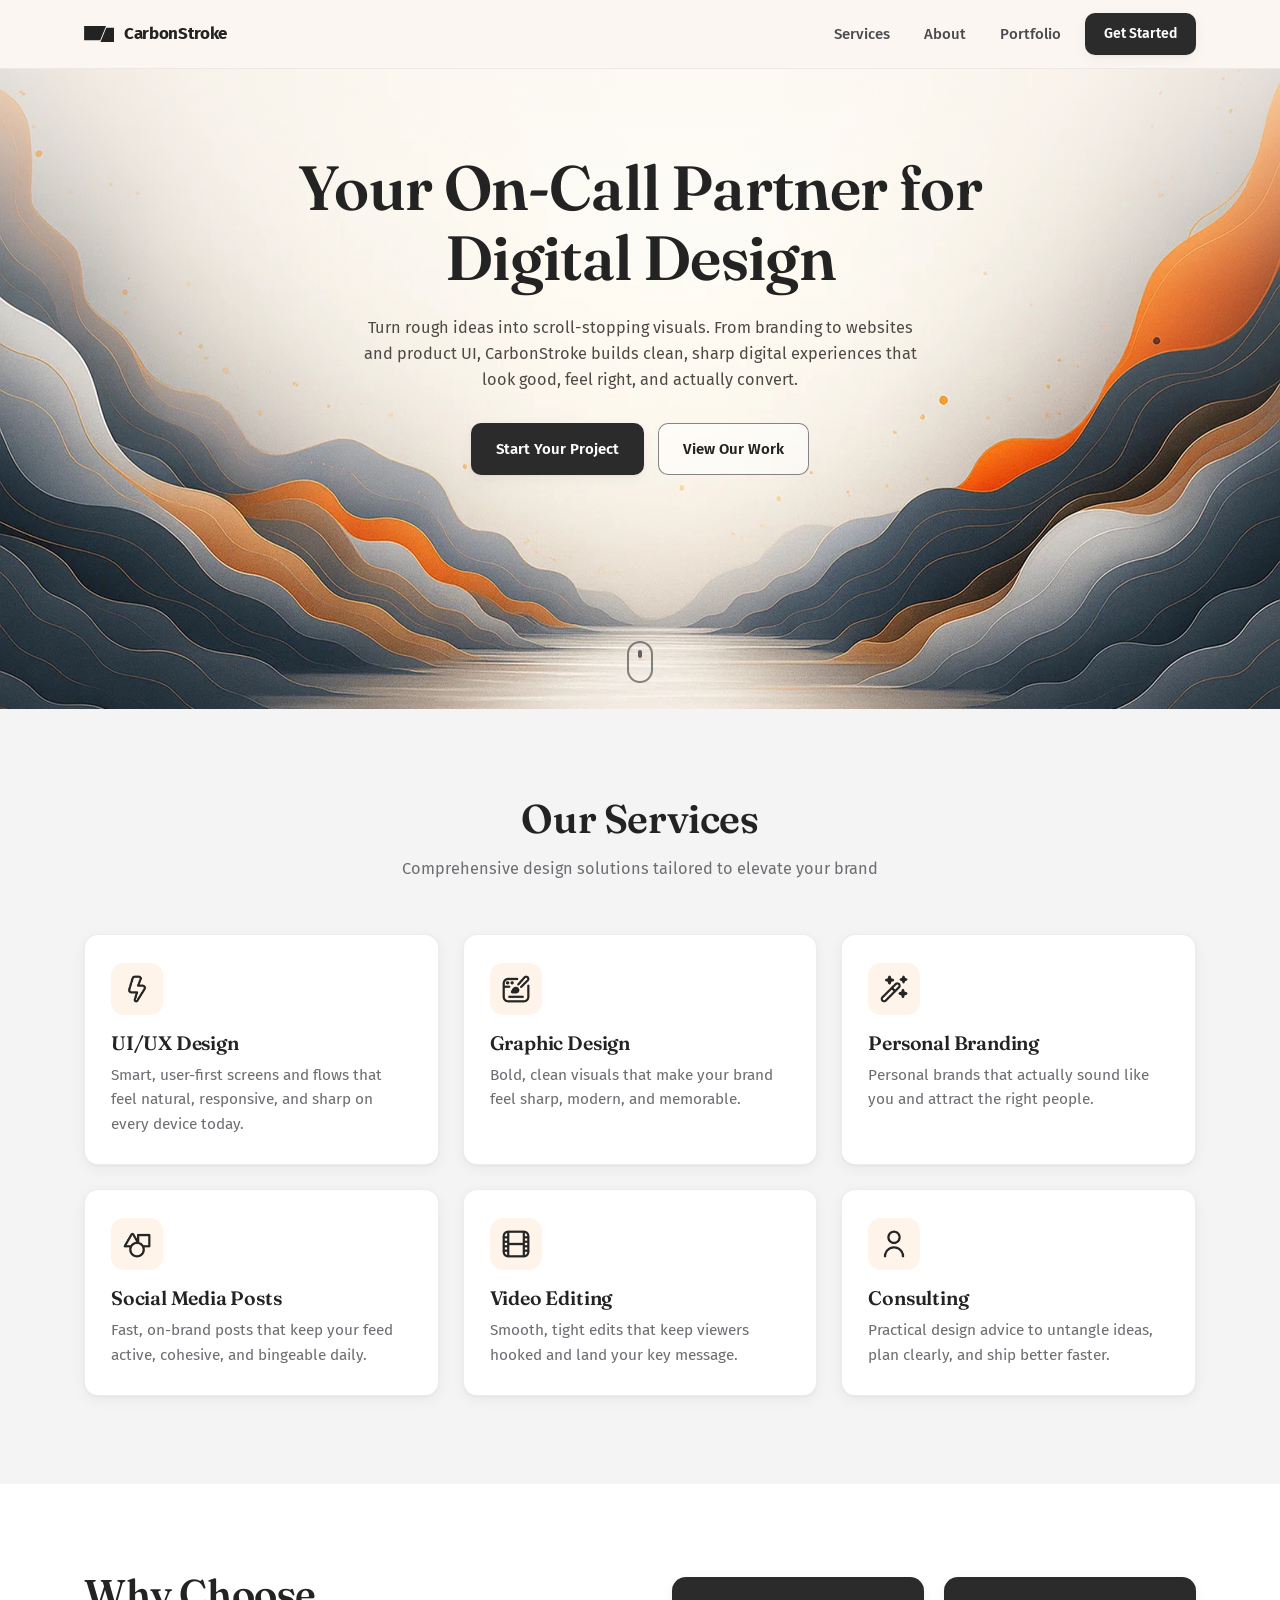
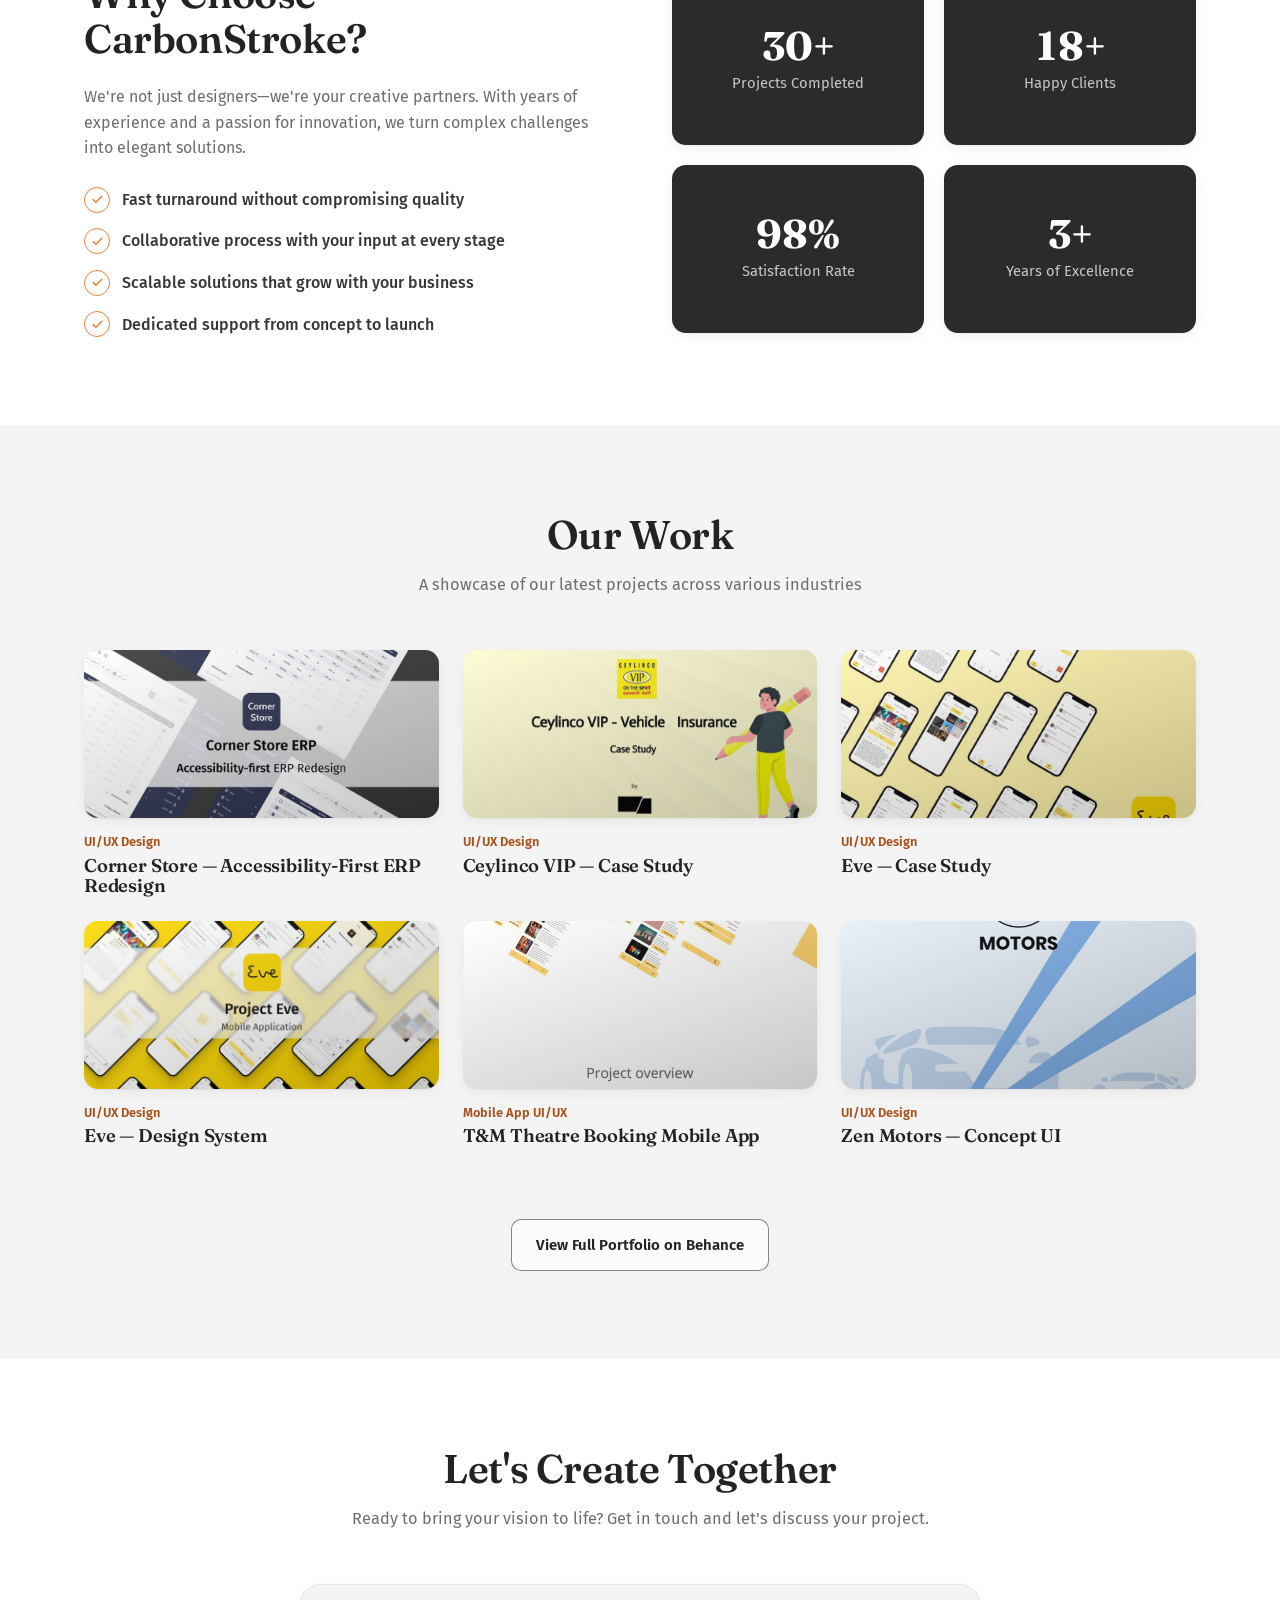
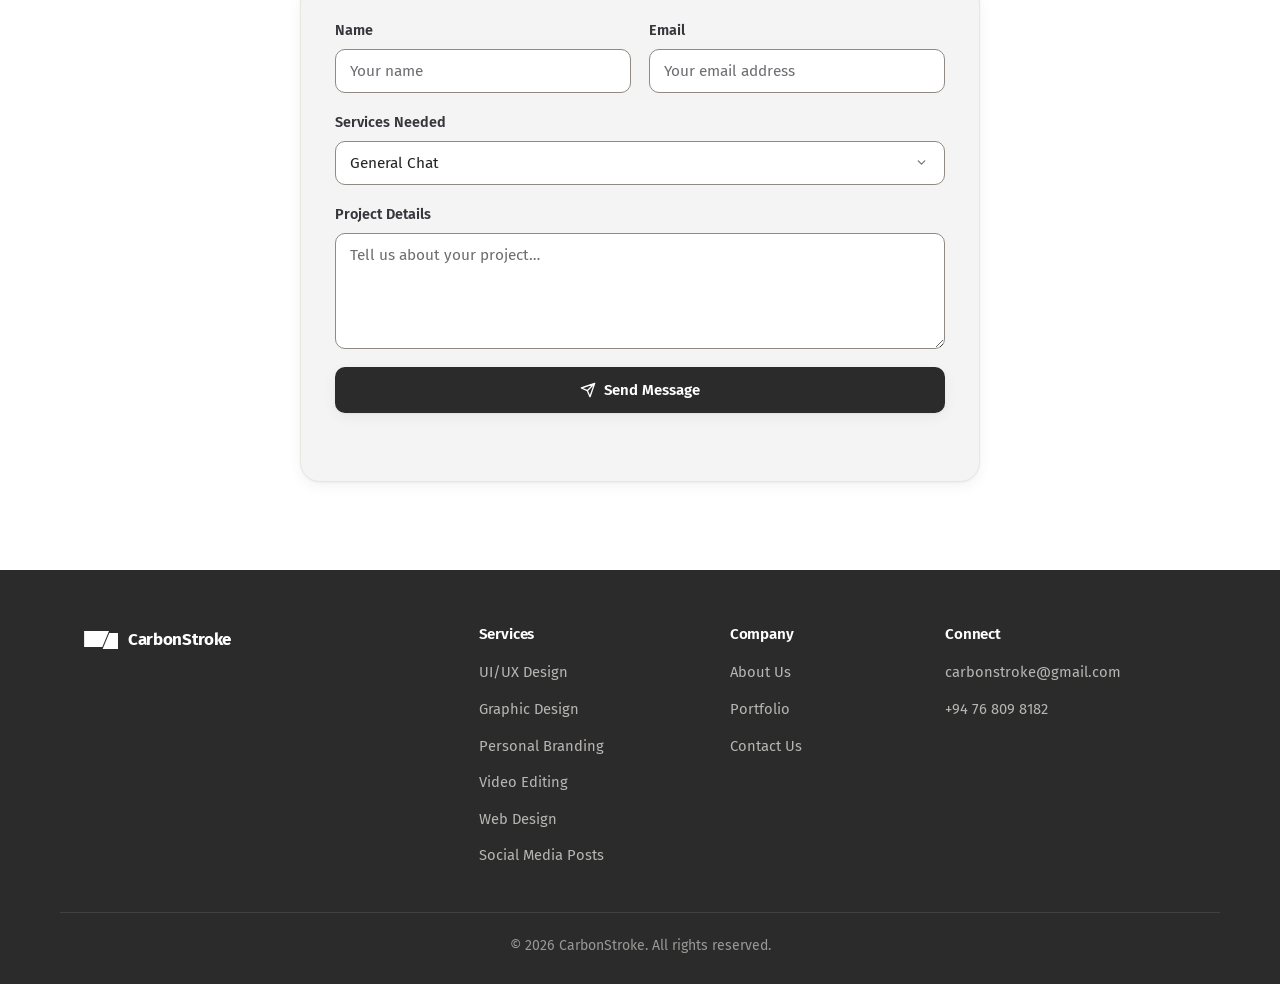
==== index.html @ 4c0985ca "feat: enhance contact form validation and error handling - Updated styles.css version to v4 and adde" ====
<!doctype html>
<html lang="en">
<head>
  <meta charset="utf-8" />
  <meta name="viewport" content="width=device-width, initial-scale=1" />
  <title>CarbonStroke — Your On-Call Partner for Digital Design</title>
  <meta name="description" content="CarbonStroke turns rough ideas into scroll-stopping visuals. From branding to websites and product UI, we build clean, sharp digital experiences that convert." />

  <!-- Open Graph -->
  <meta property="og:title" content="CarbonStroke — Your On-Call Partner for Digital Design" />
  <meta property="og:description" content="Clean, sharp digital experiences that look good, feel right, and actually convert." />
  <meta property="og:type" content="website" />
  <meta property="og:image" content="assets/img/hero.jpg" />

  <link rel="icon" type="image/svg+xml" href="assets/logo/cs-black.svg" />

  <!-- Fonts -->
  <link rel="preconnect" href="https://fonts.googleapis.com" />
  <link rel="preconnect" href="https://fonts.gstatic.com" crossorigin />
  <link href="https://fonts.googleapis.com/css2?family=Fraunces:opsz,wght@9..144,400;9..144,500;9..144,600;9..144,700&family=Fira+Sans:wght@400;500;600;700&display=swap" rel="stylesheet" />

  <link rel="stylesheet" href="css/styles.css?v=4" />

  <!-- Content ships visible; the scroll-reveal animation is opt-in and only
       applies once we know scripting is available. -->
  <script>document.documentElement.classList.add('js');</script>
</head>
<body>
  <!-- ================= HEADER ================= -->
  <header class="site-header" id="top">
    <div class="container header-inner">
      <a class="brand" href="#top" aria-label="CarbonStroke home">
        <img src="assets/logo/cs-black.svg" alt="" class="brand-mark" />
        <span class="brand-name">CarbonStroke</span>
      </a>

      <nav class="nav" aria-label="Primary">
        <ul class="nav-list">
          <li><a href="#services">Services</a></li>
          <li><a href="#about">About</a></li>
          <li><a href="#portfolio">Portfolio</a></li>
        </ul>
      </nav>

      <a href="#contact" class="btn btn-dark btn-sm nav-cta">Get Started</a>

      <button class="nav-toggle" aria-label="Open menu" aria-expanded="false" aria-controls="mobile-menu">
        <span></span><span></span><span></span>
      </button>
    </div>

    <!-- Mobile menu -->
    <div class="mobile-menu" id="mobile-menu" hidden>
      <a href="#services">Services</a>
      <a href="#about">About</a>
      <a href="#portfolio">Portfolio</a>
      <a href="#contact" class="btn btn-dark btn-sm">Get Started</a>
    </div>
  </header>

  <main>
    <!-- ================= HERO ================= -->
    <section class="hero">
      <img src="assets/img/hero.jpg" alt="Layered mountain valley illustration in warm and slate tones" class="hero-bg" />
      <div class="hero-overlay"></div>
      <div class="container hero-content">
        <h1 class="hero-title">Your On-Call Partner for <br />Digital Design</h1>
        <p class="hero-sub">
          Turn rough ideas into scroll-stopping visuals. From branding to websites and product UI,
          CarbonStroke builds clean, sharp digital experiences that look good, feel right, and actually convert.
        </p>
        <div class="hero-actions">
          <a href="#contact" class="btn btn-dark">Start Your Project</a>
          <a href="#portfolio" class="btn btn-outline">View Our Work</a>
        </div>
      </div>
      <a href="#services" class="scroll-cue" aria-label="Scroll to services"><span></span></a>
    </section>

    <!-- ================= SERVICES ================= -->
    <section class="section services" id="services">
      <div class="container">
        <div class="section-head">
          <h2 class="section-title">Our Services</h2>
          <p class="section-lead">Comprehensive design solutions tailored to elevate your brand</p>
        </div>

        <div class="grid grid-3 services-grid">
          <article class="card service-card reveal">
            <img src="assets/icons/service-uiux.png" alt="" class="service-icon" />
            <h3>UI/UX Design</h3>
            <p>Smart, user-first screens and flows that feel natural, responsive, and sharp on every device today.</p>
          </article>

          <article class="card service-card reveal">
            <img src="assets/icons/service-graphic.png" alt="" class="service-icon" />
            <h3>Graphic Design</h3>
            <p>Bold, clean visuals that make your brand feel sharp, modern, and memorable.</p>
          </article>

          <article class="card service-card reveal">
            <img src="assets/icons/service-branding.png" alt="" class="service-icon" />
            <h3>Personal Branding</h3>
            <p>Personal brands that actually sound like you and attract the right people.</p>
          </article>

          <article class="card service-card reveal">
            <img src="assets/icons/service-social.png" alt="" class="service-icon" />
            <h3>Social Media Posts</h3>
            <p>Fast, on-brand posts that keep your feed active, cohesive, and bingeable daily.</p>
          </article>

          <article class="card service-card reveal">
            <img src="assets/icons/service-video.png" alt="" class="service-icon" />
            <h3>Video Editing</h3>
            <p>Smooth, tight edits that keep viewers hooked and land your key message.</p>
          </article>

          <article class="card service-card reveal">
            <img src="assets/icons/service-consulting.png" alt="" class="service-icon" />
            <h3>Consulting</h3>
            <p>Practical design advice to untangle ideas, plan clearly, and ship better faster.</p>
          </article>
        </div>
      </div>
    </section>

    <!-- ================= WHY CHOOSE / ABOUT ================= -->
    <section class="section about" id="about">
      <div class="container about-inner">
        <div class="about-copy reveal">
          <h2 class="section-title">Why Choose<br />CarbonStroke?</h2>
          <p>
            We're not just designers—we're your creative partners. With years of experience and a passion
            for innovation, we turn complex challenges into elegant solutions.
          </p>
          <ul class="check-list">
            <li>Fast turnaround without compromising quality</li>
            <li>Collaborative process with your input at every stage</li>
            <li>Scalable solutions that grow with your business</li>
            <li>Dedicated support from concept to launch</li>
          </ul>
        </div>

        <div class="stats-grid reveal">
          <div class="stat-card">
            <span class="stat-num" data-count-to="30" data-count-suffix="+">30+</span>
            <span class="stat-label">Projects Completed</span>
          </div>
          <div class="stat-card">
            <span class="stat-num" data-count-to="18" data-count-suffix="+">18+</span>
            <span class="stat-label">Happy Clients</span>
          </div>
          <div class="stat-card">
            <span class="stat-num" data-count-to="98" data-count-suffix="%">98%</span>
            <span class="stat-label">Satisfaction Rate</span>
          </div>
          <div class="stat-card">
            <span class="stat-num" data-count-to="3" data-count-suffix="+">3+</span>
            <span class="stat-label">Years of Excellence</span>
          </div>
        </div>
      </div>
    </section>

    <!-- ================= PORTFOLIO ================= -->
    <section class="section portfolio" id="portfolio">
      <div class="container">
        <div class="section-head">
          <h2 class="section-title">Our Work</h2>
          <p class="section-lead">A showcase of our latest projects across various industries</p>
        </div>

        <div class="grid grid-3 work-grid">
          <a class="work-card reveal" href="https://www.behance.net/gallery/244438725/Corner-Store-Accessability-First-ERP-Redesign" target="_blank" rel="noopener">
            <div class="work-thumb work-thumb--1"></div>
            <span class="work-cat">UI/UX Design</span>
            <h3>Corner Store — Accessibility-First ERP Redesign</h3>
          </a>
          <a class="work-card reveal" href="https://www.behance.net/gallery/224856215/Ceylinco-VIP-CaseStudy" target="_blank" rel="noopener">
            <div class="work-thumb work-thumb--2"></div>
            <span class="work-cat">UI/UX Design</span>
            <h3>Ceylinco VIP — Case Study</h3>
          </a>
          <a class="work-card reveal" href="https://www.behance.net/gallery/221488347/Eve-Case-Study" target="_blank" rel="noopener">
            <div class="work-thumb work-thumb--3"></div>
            <span class="work-cat">UI/UX Design</span>
            <h3>Eve — Case Study</h3>
          </a>
          <a class="work-card reveal" href="https://www.behance.net/gallery/196929219/Eve-Design-System" target="_blank" rel="noopener">
            <div class="work-thumb work-thumb--4"></div>
            <span class="work-cat">UI/UX Design</span>
            <h3>Eve — Design System</h3>
          </a>
          <a class="work-card reveal" href="https://www.behance.net/gallery/86045637/T-M-Theatre-Booking-Mobile-App" target="_blank" rel="noopener">
            <div class="work-thumb work-thumb--5"></div>
            <span class="work-cat">Mobile App UI/UX</span>
            <h3>T&amp;M Theatre Booking Mobile App</h3>
          </a>
          <a class="work-card reveal" href="https://www.behance.net/gallery/63684707/Zen-Motors-Concept-UI" target="_blank" rel="noopener">
            <div class="work-thumb work-thumb--6"></div>
            <span class="work-cat">UI/UX Design</span>
            <h3>Zen Motors — Concept UI</h3>
          </a>
        </div>

        <div class="work-more reveal">
          <a href="https://www.behance.net/kumudithaperera" target="_blank" rel="noopener" class="btn btn-outline">
            View Full Portfolio on Behance
          </a>
        </div>
      </div>
    </section>

    <!-- ================= CONTACT ================= -->
    <section class="section contact" id="contact">
      <div class="container">
        <div class="section-head">
          <h2 class="section-title">Let's Create Together</h2>
          <p class="section-lead">Ready to bring your vision to life? Get in touch and let's discuss your project.</p>
        </div>

        <form class="contact-form reveal" id="contact-form" novalidate>
          <div class="form-row">
            <div class="field">
              <label for="name">Name</label>
              <input type="text" id="name" name="name" placeholder="Your name" required />
              <p class="field-error" id="name-error" hidden></p>
            </div>
            <div class="field">
              <label for="email">Email</label>
              <input type="email" id="email" name="email" placeholder="Your email address" required />
              <p class="field-error" id="email-error" hidden></p>
            </div>
          </div>

          <div class="field">
            <label for="service">Services Needed</label>
            <select id="service" name="service">
              <option selected>General Chat</option>
              <option>Brand Identity</option>
              <option>UI/UX Design</option>
              <option>Graphic Design</option>
              <option>Personal Branding</option>
              <option>Social Media Posts</option>
              <option>Video Editing</option>
              <option>Consulting</option>
            </select>
          </div>

          <div class="field">
            <label for="details">Project Details</label>
            <textarea id="details" name="details" rows="5" placeholder="Tell us about your project…"></textarea>
          </div>

          <button type="submit" class="btn btn-dark btn-block">
            <svg width="16" height="16" viewBox="0 0 24 24" fill="none" aria-hidden="true"><path d="M22 2 11 13M22 2l-7 20-4-9-9-4 20-7Z" stroke="currentColor" stroke-width="2" stroke-linecap="round" stroke-linejoin="round"/></svg>
            Send Message
          </button>
          <p class="form-note" id="form-note" role="status" aria-live="polite"></p>
        </form>
      </div>
    </section>
  </main>

  <!-- ================= FOOTER ================= -->
  <footer class="site-footer">
    <div class="container footer-inner">
      <div class="footer-brand">
        <a class="brand" href="#top" aria-label="CarbonStroke home">
          <img src="assets/logo/cs-white.svg" alt="" class="brand-mark" />
          <span class="brand-name">CarbonStroke</span>
        </a>
      </div>

      <div class="footer-col">
        <h4>Services</h4>
        <ul>
          <li><a href="#services">UI/UX Design</a></li>
          <li><a href="#services">Graphic Design</a></li>
          <li><a href="#services">Personal Branding</a></li>
          <li><a href="#services">Video Editing</a></li>
          <li><a href="#services">Web Design</a></li>
          <li><a href="#services">Social Media Posts</a></li>
        </ul>
      </div>

      <div class="footer-col">
        <h4>Company</h4>
        <ul>
          <li><a href="#about">About Us</a></li>
          <li><a href="#portfolio">Portfolio</a></li>
          <li><a href="#contact">Contact Us</a></li>
        </ul>
      </div>

      <div class="footer-col">
        <h4>Connect</h4>
        <ul>
          <li><a href="mailto:carbonstroke@gmail.com">carbonstroke@gmail.com</a></li>
          <li><a href="tel:+94768098182">+94 76 809 8182</a></li>
        </ul>
      </div>
    </div>
    <div class="container footer-bottom">
      <p>&copy; <span id="year">2025</span> CarbonStroke. All rights reserved.</p>
    </div>
  </footer>

  <script src="js/main.js?v=3"></script>
</body>
</html>
---- css/styles.css ----
/* ============================================================
   CarbonStroke — styles
   ============================================================ */

:root {
  --cream:      #faf5ee;
  --cream-2:    #f5efe6;
  --gray-bg:    #f4f4f5;
  --white:      #ffffff;
  --ink:        #232323;
  --ink-soft:   #2b2b2b;
  --muted:      #6d6d72;
  --muted-2:    #8a8a90;
  --orange:     #e5843c;   /* fills and strokes only — 3.4:1, not safe for text */
  --orange-2:   #a8511a;   /* text-safe orange: 5.4:1 on white, 5.0:1 on --gray-bg */
  --peach:      #fcf0e4;
  --line:       #e9e6e0;
  --card:       #ffffff;

  --danger:     #b3261e;   /* 6.5:1 on white */
  --success:    #1c6b3f;   /* 6.5:1 on white */
  --field-line: #8f8a82;   /* 3.4:1 on white, 3.1:1 on --gray-bg (WCAG 1.4.11) */

  --radius:     14px;
  --radius-lg:  20px;
  --shadow-sm:  0 1px 2px rgba(30, 25, 20, .04), 0 4px 14px rgba(30, 25, 20, .05);
  --shadow-md:  0 6px 20px rgba(30, 25, 20, .08), 0 2px 6px rgba(30, 25, 20, .05);
  --shadow-lg:  0 18px 50px rgba(30, 25, 20, .14);

  --container:  1160px;
  --font-serif: "Fraunces", Georgia, "Times New Roman", serif;
  --font-sans:  "Fira Sans", system-ui, -apple-system, "Segoe UI", Roboto, sans-serif;
}

* { box-sizing: border-box; }

html { scroll-behavior: smooth; scroll-padding-top: 84px; }

html, body { overflow-x: hidden; }

body {
  margin: 0;
  font-family: var(--font-sans);
  color: var(--ink);
  background: var(--white);
  font-size: 16px;
  line-height: 1.6;
  -webkit-font-smoothing: antialiased;
  text-rendering: optimizeLegibility;
}

img { max-width: 100%; display: block; }

a { color: inherit; text-decoration: none; }

/* Single keyboard-focus indicator for the whole page: ink on light surfaces,
   white on the dark footer/stat cards. Both clear 3:1 (WCAG 1.4.11 / 2.4.7). */
:focus-visible {
  outline: 3px solid var(--ink);
  outline-offset: 2px;
}
.site-footer :focus-visible,
.stat-card :focus-visible { outline-color: #fff; }

h1, h2, h3, h4 {
  font-family: var(--font-serif);
  font-weight: 600;
  line-height: 1.12;
  margin: 0;
  letter-spacing: -0.01em;
}

.container {
  width: 100%;
  max-width: var(--container);
  margin: 0 auto;
  padding: 0 24px;
}

/* ---------- Buttons ---------- */
.btn {
  --btn-py: 13px; --btn-px: 24px;
  display: inline-flex;
  align-items: center;
  justify-content: center;
  gap: 8px;
  padding: var(--btn-py) var(--btn-px);
  border-radius: 10px;
  font-family: var(--font-sans);
  font-weight: 600;
  font-size: 15px;
  cursor: pointer;
  border: 1.5px solid transparent;
  transition: transform .18s ease, box-shadow .18s ease, background .18s ease, color .18s ease, border-color .18s ease;
  white-space: nowrap;
}
.btn:hover { transform: translateY(-2px); }
.btn:active { transform: translateY(0); }

.btn-dark   { background: var(--ink-soft); color: #fff; box-shadow: var(--shadow-sm); }
.btn-dark:hover { background: #000; box-shadow: var(--shadow-md); }

.btn-outline { background: rgba(255,255,255,.6); color: var(--ink); border-color: rgba(35,35,35,.55); backdrop-filter: blur(4px); }
.btn-outline:hover { background: #fff; border-color: var(--ink); }

.btn-sm { --btn-py: 9px; --btn-px: 18px; font-size: 14px; }
.btn-block { width: 100%; }

/* ---------- Header ---------- */
.site-header {
  position: sticky;
  top: 0;
  z-index: 60;
  background: rgba(250, 245, 238, .82);
  backdrop-filter: saturate(140%) blur(10px);
  border-bottom: 1px solid rgba(233, 230, 224, .8);
}
.header-inner {
  display: flex;
  align-items: center;
  justify-content: space-between;
  height: 68px;
  gap: 24px;
}
.brand { display: inline-flex; align-items: center; gap: 10px; }
.brand-mark { width: 30px; height: auto; }
.brand-name { font-family: var(--font-sans); font-weight: 700; font-size: 17px; letter-spacing: -0.02em; }

.nav-list { display: flex; gap: 34px; list-style: none; margin: 0; padding: 0; }
.nav-list a { font-size: 15px; font-weight: 500; color: #4a4a4f; transition: color .15s; }
.nav-list a:hover { color: var(--ink); }

.nav-cta { margin-left: auto; }
.nav { margin-left: auto; }
.nav + .nav-cta { margin-left: 0; }

/* toggle (mobile) */
.nav-toggle {
  display: none;
  flex-direction: column;
  justify-content: center;
  gap: 5px;
  width: 42px; height: 42px;
  border: 1px solid var(--line);
  border-radius: 10px;
  background: #fff;
  cursor: pointer;
}
.nav-toggle span { display: block; width: 18px; height: 2px; background: var(--ink); margin: 0 auto; transition: transform .25s, opacity .2s; }
.nav-toggle[aria-expanded="true"] span:nth-child(1) { transform: translateY(7px) rotate(45deg); }
.nav-toggle[aria-expanded="true"] span:nth-child(2) { opacity: 0; }
.nav-toggle[aria-expanded="true"] span:nth-child(3) { transform: translateY(-7px) rotate(-45deg); }

.mobile-menu[hidden] { display: none; }
.mobile-menu {
  display: flex;
  flex-direction: column;
  gap: 6px;
  padding: 14px 24px 22px;
  background: var(--cream);
  border-bottom: 1px solid var(--line);
}
.mobile-menu a { padding: 10px 6px; font-weight: 500; border-radius: 8px; }
.mobile-menu a:not(.btn):hover { background: rgba(0,0,0,.04); }
.mobile-menu .btn { margin-top: 6px; }

/* ---------- Hero ---------- */
.hero {
  position: relative;
  min-height: 640px;
  display: block;
  overflow: hidden;
  background: var(--cream);
}
.hero-bg {
  position: absolute;
  inset: 0;
  width: 100%;
  height: 100%;
  object-fit: cover;
  object-position: center;
}
.hero-overlay {
  position: absolute;
  inset: 0;
  background: linear-gradient(180deg, rgba(250,245,238,.55) 0%, rgba(250,245,238,.15) 34%, rgba(250,245,238,0) 60%);
}
.hero-content {
  position: relative;
  z-index: 2;
  text-align: center;
  padding-top: 84px;
  padding-bottom: 120px;
  max-width: 760px;
}
.hero-title {
  font-size: clamp(2.1rem, 5.4vw, 3.9rem);
  font-weight: 600;
  color: var(--ink);
  overflow-wrap: break-word;
}
.hero-sub {
  margin: 22px auto 0;
  max-width: 560px;
  color: #4d4a45;
  font-size: 1.02rem;
}
.hero-actions {
  margin-top: 30px;
  display: flex;
  gap: 14px;
  justify-content: center;
  flex-wrap: wrap;
}
.scroll-cue {
  position: absolute;
  bottom: 26px;
  left: 50%;
  transform: translateX(-50%);
  z-index: 2;
  width: 26px; height: 42px;
  border: 2px solid rgba(40,40,40,.55);
  border-radius: 20px;
  display: flex;
  justify-content: center;
  padding-top: 7px;
}
.scroll-cue span {
  width: 4px; height: 8px;
  border-radius: 3px;
  background: rgba(40,40,40,.7);
  animation: scrollcue 1.6s ease-in-out infinite;
}
@keyframes scrollcue {
  0%   { transform: translateY(0); opacity: 1; }
  70%  { transform: translateY(12px); opacity: 0; }
  100% { transform: translateY(0); opacity: 0; }
}

/* ---------- Sections ---------- */
.section { padding: 88px 0; }
.services  { background: var(--gray-bg); }
.about     { background: var(--white); }
.portfolio { background: var(--gray-bg); }
.contact   { background: var(--white); }

.section-head { text-align: center; max-width: 640px; margin: 0 auto 52px; }
.section-title { font-size: clamp(1.9rem, 3.4vw, 2.5rem); }
.section-lead { margin: 14px 0 0; color: var(--muted); font-size: 1.02rem; }

.grid { display: grid; gap: 24px; }
.grid-3 { grid-template-columns: repeat(3, 1fr); }

.card {
  background: var(--card);
  border-radius: var(--radius);
  padding: 28px 26px;
  box-shadow: var(--shadow-sm);
  border: 1px solid rgba(233,230,224,.7);
  transition: transform .22s ease, box-shadow .22s ease;
}

/* ---------- Services ---------- */
.service-card { text-align: left; }
.service-card:hover { transform: translateY(-4px); box-shadow: var(--shadow-md); }
.service-icon { width: 52px; height: 52px; margin-bottom: 18px; border-radius: 13px; }
.service-card h3 { font-size: 1.22rem; margin-bottom: 8px; }
.service-card p { margin: 0; color: var(--muted); font-size: .96rem; }

/* ---------- About / Why choose ---------- */
.about-inner {
  display: grid;
  grid-template-columns: 1fr 1fr;
  gap: 64px;
  align-items: center;
}
.about-copy .section-title { text-align: left; }
.about-copy > p { color: var(--muted); margin: 22px 0 26px; }
.check-list { list-style: none; margin: 0; padding: 0; display: grid; gap: 16px; }
.check-list li {
  position: relative;
  padding-left: 38px;
  font-weight: 500;
  color: #35353a;
}
.check-list li::before {
  content: "";
  position: absolute;
  left: 0; top: 50%;
  transform: translateY(-50%);
  width: 24px; height: 24px;
  border-radius: 50%;
  border: 1.5px solid var(--orange);
  background:
    url("data:image/svg+xml,%3Csvg xmlns='http://www.w3.org/2000/svg' width='12' height='12' viewBox='0 0 24 24' fill='none' stroke='%23e5843c' stroke-width='3' stroke-linecap='round' stroke-linejoin='round'%3E%3Cpolyline points='20 6 9 17 4 12'/%3E%3C/svg%3E") center / 13px no-repeat;
}

.stats-grid {
  display: grid;
  grid-template-columns: 1fr 1fr;
  gap: 20px;
}
.stat-card {
  min-height: 168px;
  border-radius: var(--radius);
  padding: 40px 20px;
  background: var(--ink-soft);
  color: #fff;
  text-align: center;
  display: flex;
  flex-direction: column;
  align-items: center;
  justify-content: center;
  gap: 6px;
  box-shadow: var(--shadow-sm);
}
.stat-num { font-family: var(--font-serif); font-size: 2.5rem; font-weight: 700; line-height: 1; }
/* Flip counter digits */
.stat-digit {
  display: inline-block;
  min-width: .58em;
  text-align: center;
  transform-origin: 50% 50%;
}
.stat-digit.stat-sym { min-width: 0; }
.stat-digit.is-flipping { animation: digitFlip .22s ease-out; }
@keyframes digitFlip {
  0%   { transform: rotateX(-90deg); opacity: .25; }
  100% { transform: rotateX(0deg); opacity: 1; }
}
.stat-label { color: #c9c7c4; font-size: .92rem; }

/* ---------- Portfolio ---------- */
.work-card { display: block; cursor: pointer; color: inherit; text-decoration: none; }
.work-more { display: flex; justify-content: center; margin-top: 72px; }
.work-thumb {
  height: 168px;
  border-radius: var(--radius);
  box-shadow: var(--shadow-sm);
  margin-bottom: 14px;
  transition: transform .25s ease, box-shadow .25s ease;
  position: relative;
  overflow: hidden;
  background-size: cover;
  background-position: center;
}
.work-card:hover .work-thumb { transform: translateY(-4px); box-shadow: var(--shadow-md); }
.work-thumb::after {
  content: "";
  position: absolute; inset: 0;
  background: linear-gradient(160deg, rgba(255,255,255,.10), rgba(0,0,0,.22));
}
.work-thumb--1 { background-image: url("../assets/img/portfolio/corner-store.jpg"); }
.work-thumb--2 { background-image: url("../assets/img/portfolio/ceylinco-vip.jpg"); }
.work-thumb--3 { background-image: url("../assets/img/portfolio/eve-case-study.jpg"); }
.work-thumb--4 { background-image: url("../assets/img/portfolio/eve-design-system.jpg"); }
.work-thumb--5 { background-image: url("../assets/img/portfolio/tm-theatre-app.jpg"); }
.work-thumb--6 { background-image: url("../assets/img/portfolio/zen-motors.jpg"); }
.work-cat { display: block; font-size: .8rem; color: var(--orange-2); font-weight: 600; margin-bottom: 3px; }
.work-card h3 { font-size: 1.15rem; }

/* ---------- Contact ---------- */
.contact-form {
  max-width: 680px;
  margin: 0 auto;
  background: var(--gray-bg);
  border: 1px solid var(--line);
  border-radius: var(--radius-lg);
  padding: 34px;
  box-shadow: var(--shadow-sm);
}
.form-row { display: grid; grid-template-columns: 1fr 1fr; gap: 18px; }
.field { display: flex; flex-direction: column; margin-bottom: 18px; }
.field label { font-size: .9rem; font-weight: 600; margin-bottom: 7px; color: #35353a; }
.field input,
.field select,
.field textarea {
  font-family: var(--font-sans);
  font-size: .96rem;
  color: var(--ink);
  background: #fff;
  border: 1px solid var(--field-line);
  border-radius: 10px;
  padding: 12px 14px;
  transition: border-color .15s, box-shadow .15s;
  resize: vertical;
}
.field select {
  appearance: none;
  -webkit-appearance: none;
  padding-right: 42px;
  background:
    url("data:image/svg+xml,%3Csvg xmlns='http://www.w3.org/2000/svg' width='12' height='12' viewBox='0 0 24 24' fill='none' stroke='%23787680' stroke-width='2.5' stroke-linecap='round' stroke-linejoin='round'%3E%3Cpolyline points='6 9 12 15 18 9'/%3E%3C/svg%3E") right 16px center / 13px no-repeat, #fff;
}
.field input::placeholder,
.field textarea::placeholder { color: var(--muted); }

/* Brand tint on focus. The visible focus indicator is the :focus-visible
   outline defined at the top of this file — this ring is decoration on top. */
.field input:focus,
.field select:focus,
.field textarea:focus {
  border-color: var(--orange);
  box-shadow: 0 0 0 3px rgba(229,132,60,.15);
}

/* ---------- Form validation states ---------- */
.field.has-error input,
.field.has-error select,
.field.has-error textarea { border-color: var(--danger); }
.field.has-error input:focus,
.field.has-error select:focus,
.field.has-error textarea:focus {
  border-color: var(--danger);
  box-shadow: 0 0 0 3px rgba(179,38,30,.15);
}

.field-error[hidden] { display: none; }
.field-error {
  display: flex;
  align-items: flex-start;
  gap: 6px;
  margin: 7px 0 0;
  font-size: .86rem;
  font-weight: 500;
  color: var(--danger);
}
.field-error::before {
  content: "";
  flex: 0 0 16px;
  width: 16px; height: 16px;
  margin-top: 2px;
  background:
    url("data:image/svg+xml,%3Csvg xmlns='http://www.w3.org/2000/svg' width='16' height='16' viewBox='0 0 24 24' fill='none' stroke='%23b3261e' stroke-width='2.2' stroke-linecap='round'%3E%3Ccircle cx='12' cy='12' r='9'/%3E%3Cpath d='M12 7.5v5.5'/%3E%3Cpath d='M12 16.5h.01'/%3E%3C/svg%3E") center / 16px no-repeat;
}

/* Summary line. Error and success differ by colour *and* icon, never colour
   alone (WCAG 1.4.1). */
.form-note {
  display: flex;
  align-items: center;
  justify-content: center;
  gap: 7px;
  margin: 14px 0 0;
  font-size: .92rem;
  font-weight: 500;
  min-height: 1.4em;
  text-align: center;
}
.form-note.is-error { color: var(--danger); }
.form-note.is-success { color: var(--success); }
.form-note.is-error::before,
.form-note.is-success::before {
  content: "";
  flex: 0 0 16px;
  width: 16px; height: 16px;
  background-position: center;
  background-repeat: no-repeat;
  background-size: 16px;
}
.form-note.is-error::before {
  background-image:
    url("data:image/svg+xml,%3Csvg xmlns='http://www.w3.org/2000/svg' width='16' height='16' viewBox='0 0 24 24' fill='none' stroke='%23b3261e' stroke-width='2.2' stroke-linecap='round'%3E%3Ccircle cx='12' cy='12' r='9'/%3E%3Cpath d='M12 7.5v5.5'/%3E%3Cpath d='M12 16.5h.01'/%3E%3C/svg%3E");
}
.form-note.is-success::before {
  background-image:
    url("data:image/svg+xml,%3Csvg xmlns='http://www.w3.org/2000/svg' width='16' height='16' viewBox='0 0 24 24' fill='none' stroke='%231c6b3f' stroke-width='2.4' stroke-linecap='round' stroke-linejoin='round'%3E%3Ccircle cx='12' cy='12' r='9'/%3E%3Cpolyline points='8 12.5 11 15.5 16 9'/%3E%3C/svg%3E");
}

/* ---------- Footer ---------- */
.site-footer { background: var(--ink-soft); color: #d7d5d2; padding: 56px 0 26px; }
.footer-inner {
  display: grid;
  grid-template-columns: 2fr 1.2fr 1fr 1.4fr;
  gap: 36px;
}
.footer-brand .brand-name { color: #fff; }
.footer-brand .brand-mark { width: 34px; }
.footer-col h4 { font-family: var(--font-sans); font-size: .95rem; color: #fff; margin-bottom: 16px; font-weight: 600; }
.footer-col ul { list-style: none; margin: 0; padding: 0; display: grid; gap: 11px; }
.footer-col a { color: #b8b6b3; font-size: .92rem; transition: color .15s; }
.footer-col a:hover { color: #fff; }
.footer-bottom {
  border-top: 1px solid rgba(255,255,255,.1);
  margin-top: 44px;
  padding-top: 22px;
  text-align: center;
}
.footer-bottom p { margin: 0; color: #9a9895; font-size: .88rem; }

/* ---------- Reveal animation ----------
   Scoped to .js (set by the inline script in <head>) so that content is
   visible by default. If the script never runs, nothing is hidden. */
.js .reveal { opacity: 0; transform: translateY(22px); transition: opacity .6s ease, transform .6s ease; }
.js .reveal.is-visible { opacity: 1; transform: none; }

/* ============================================================
   Responsive
   ============================================================ */
@media (max-width: 940px) {
  .grid-3 { grid-template-columns: repeat(2, 1fr); }
  .about-inner { grid-template-columns: 1fr; gap: 40px; }
  .about-copy .section-title { text-align: center; }
  .footer-inner { grid-template-columns: 1fr 1fr; gap: 30px; }
  .footer-brand { grid-column: 1 / -1; }
}

@media (max-width: 720px) {
  .nav, .nav-cta { display: none; }
  .nav-toggle { display: flex; }
  .section { padding: 64px 0; }
  .grid-3 { grid-template-columns: 1fr; }
  .form-row { grid-template-columns: 1fr; gap: 0; }
  .stats-grid { gap: 14px; }
  .stat-card { min-height: 140px; padding: 30px 16px; }
  .hero { min-height: 560px; }
  .hero-content { padding-top: 60px; padding-bottom: 90px; }
  .hero-title { font-size: 1.85rem; }
  .hero-title br { display: none; }
  .hero-actions { gap: 12px; }
  .contact-form { padding: 24px; }
  /* Mobile: centre the footer instead of the column grid */
  .footer-inner {
    display: flex;
    flex-wrap: wrap;
    justify-content: center;
    align-items: flex-start;
    gap: 28px 40px;
    text-align: center;
  }
  .footer-brand { flex: 0 0 100%; display: flex; justify-content: center; }
}

@media (max-width: 460px) {
  .footer-inner { flex-direction: column; align-items: center; gap: 26px; }
  .footer-brand { flex: 0 0 auto; }
  .hero-actions .btn { flex: 1; }
}

/* ---------- Accessibility: reduced motion ---------- */
@media (prefers-reduced-motion: reduce) {
  html { scroll-behavior: auto; }
  .js .reveal { opacity: 1; transform: none; transition: none; }
  .stat-digit.is-flipping { animation: none; }
  .scroll-cue span { animation: none; }
  .btn:hover { transform: none; }
}
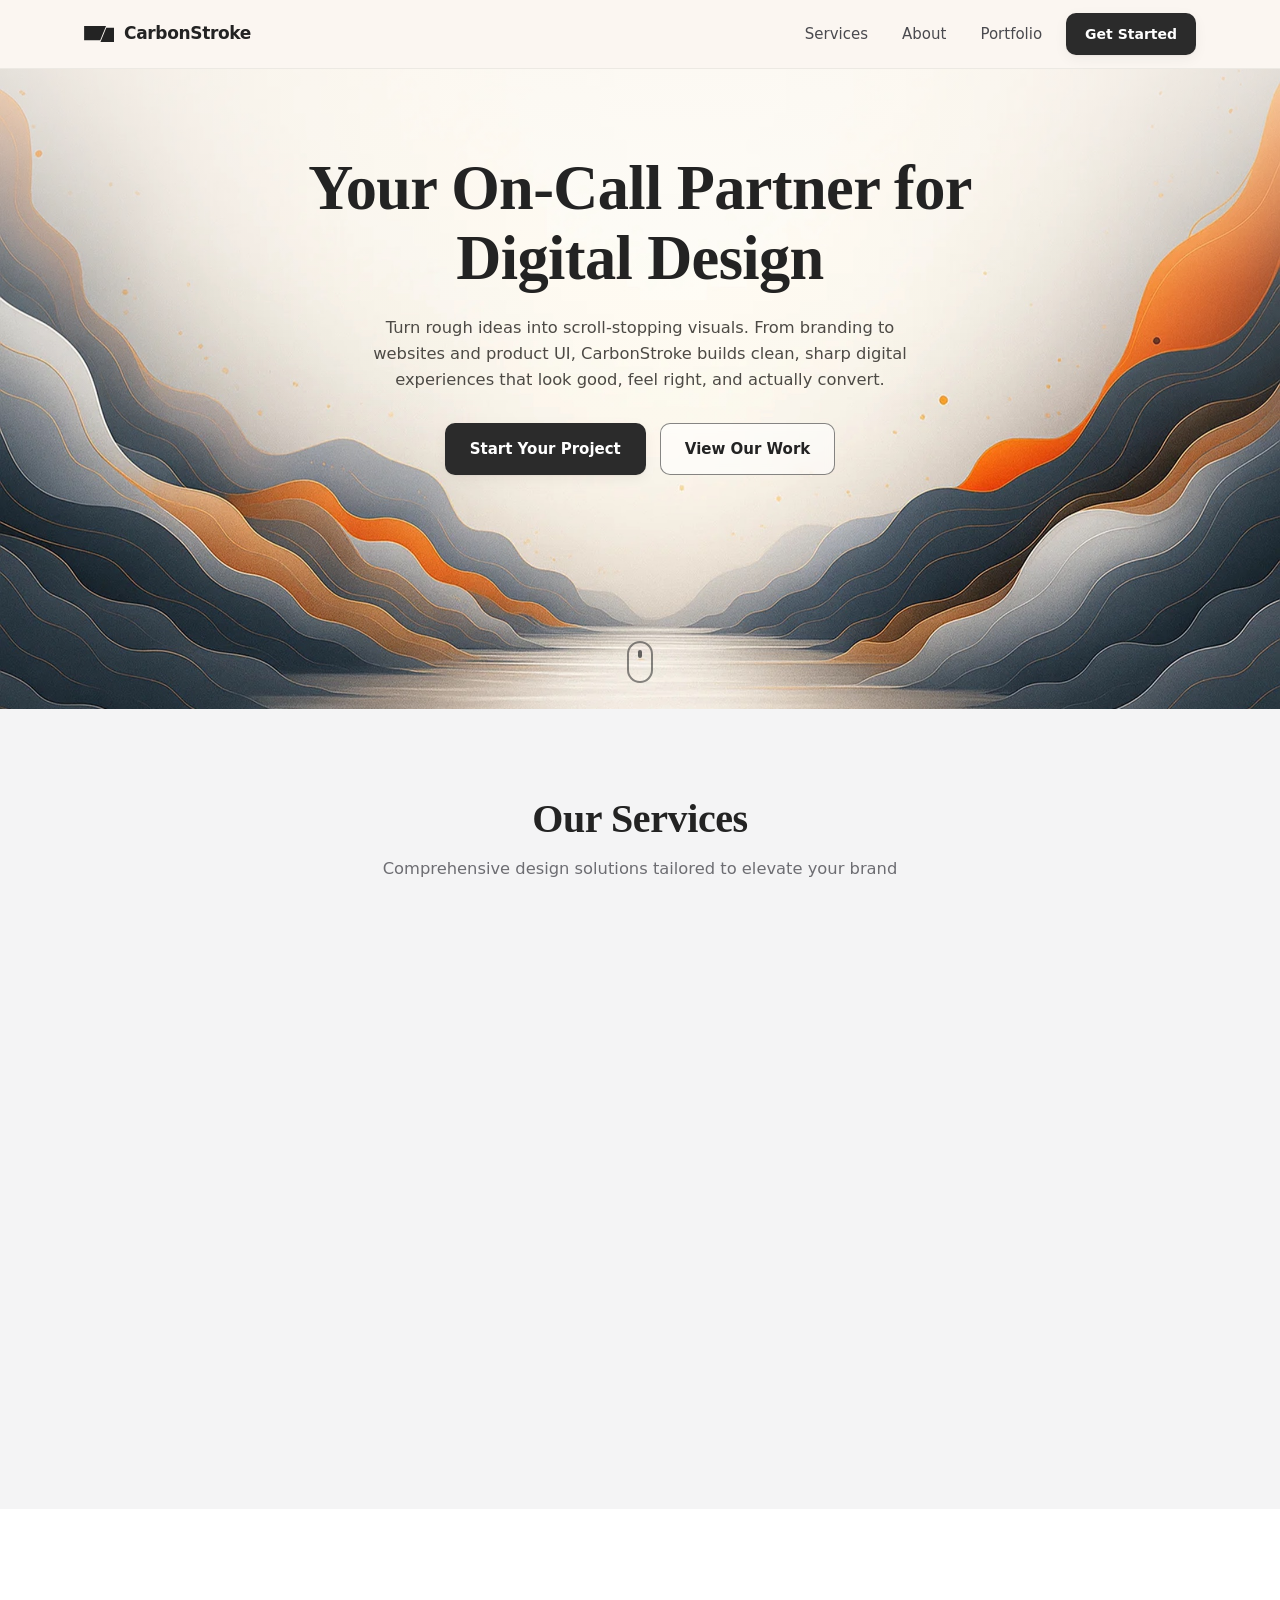
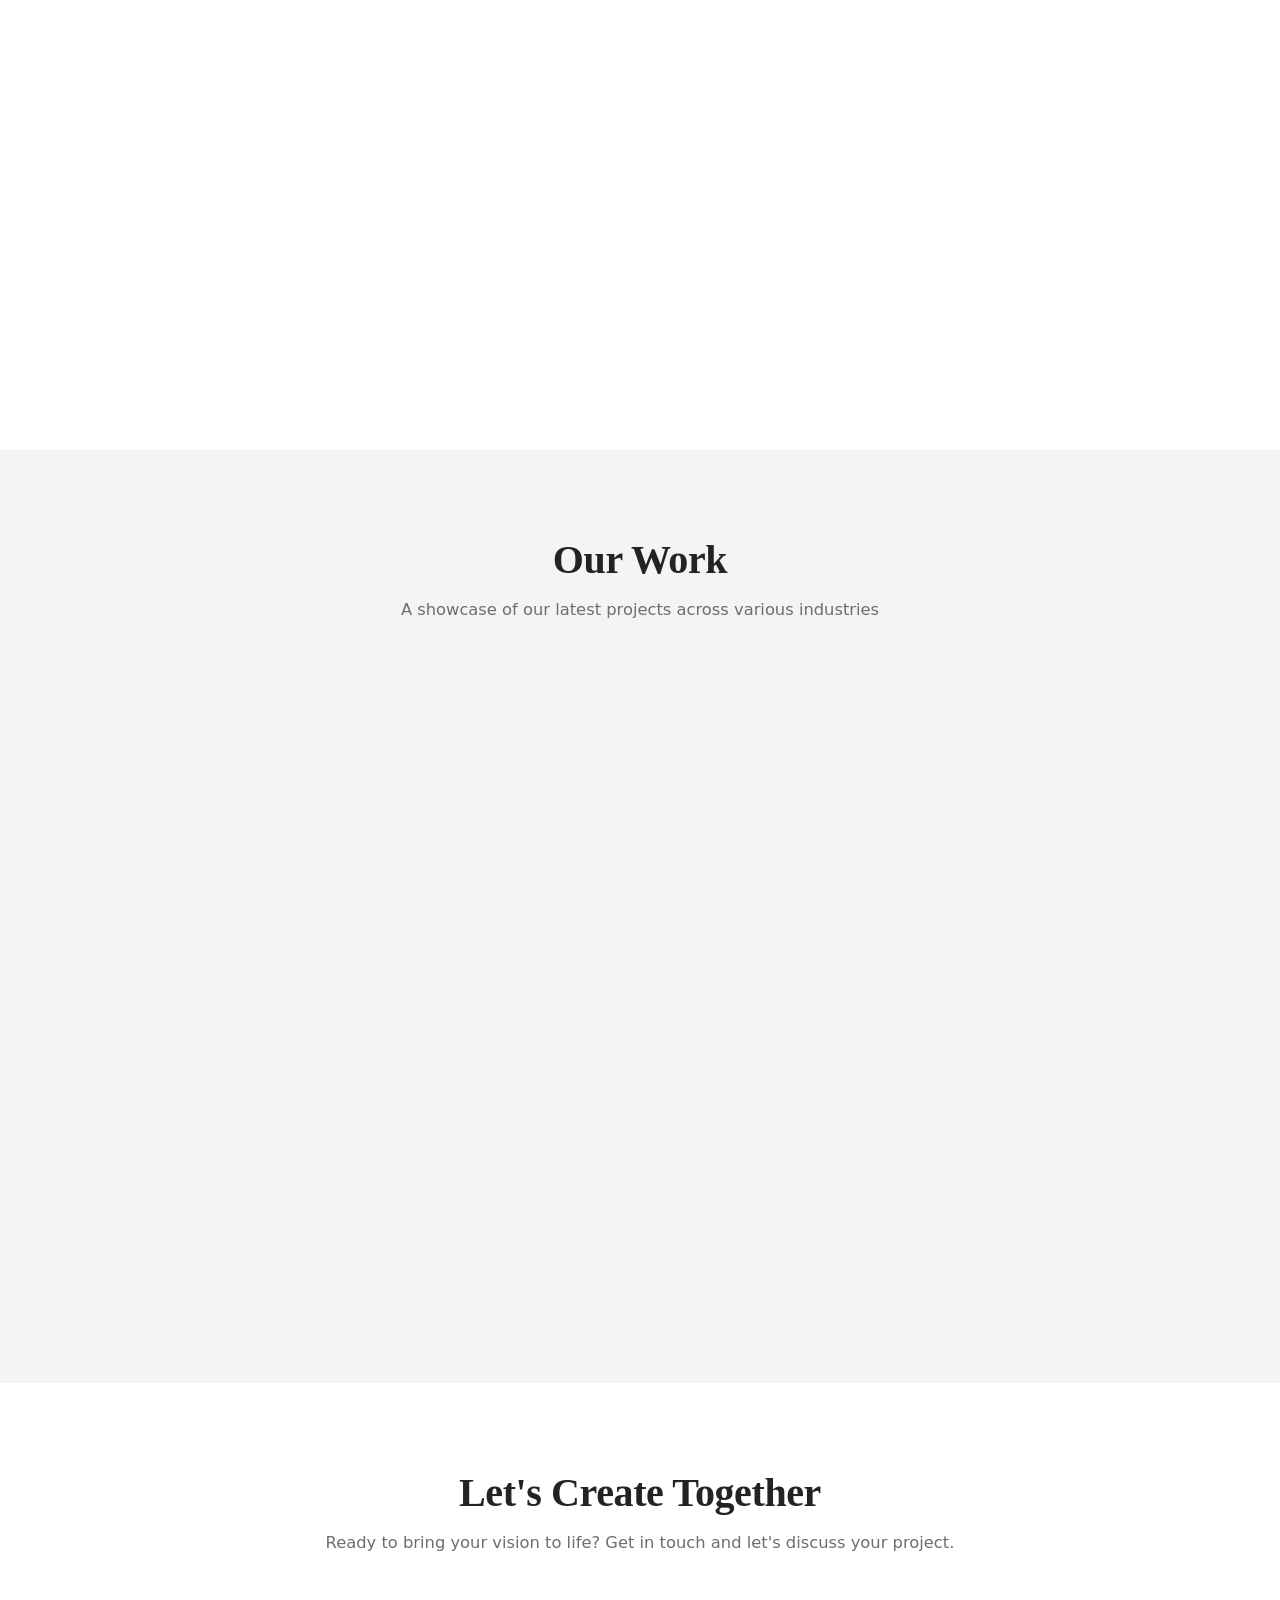
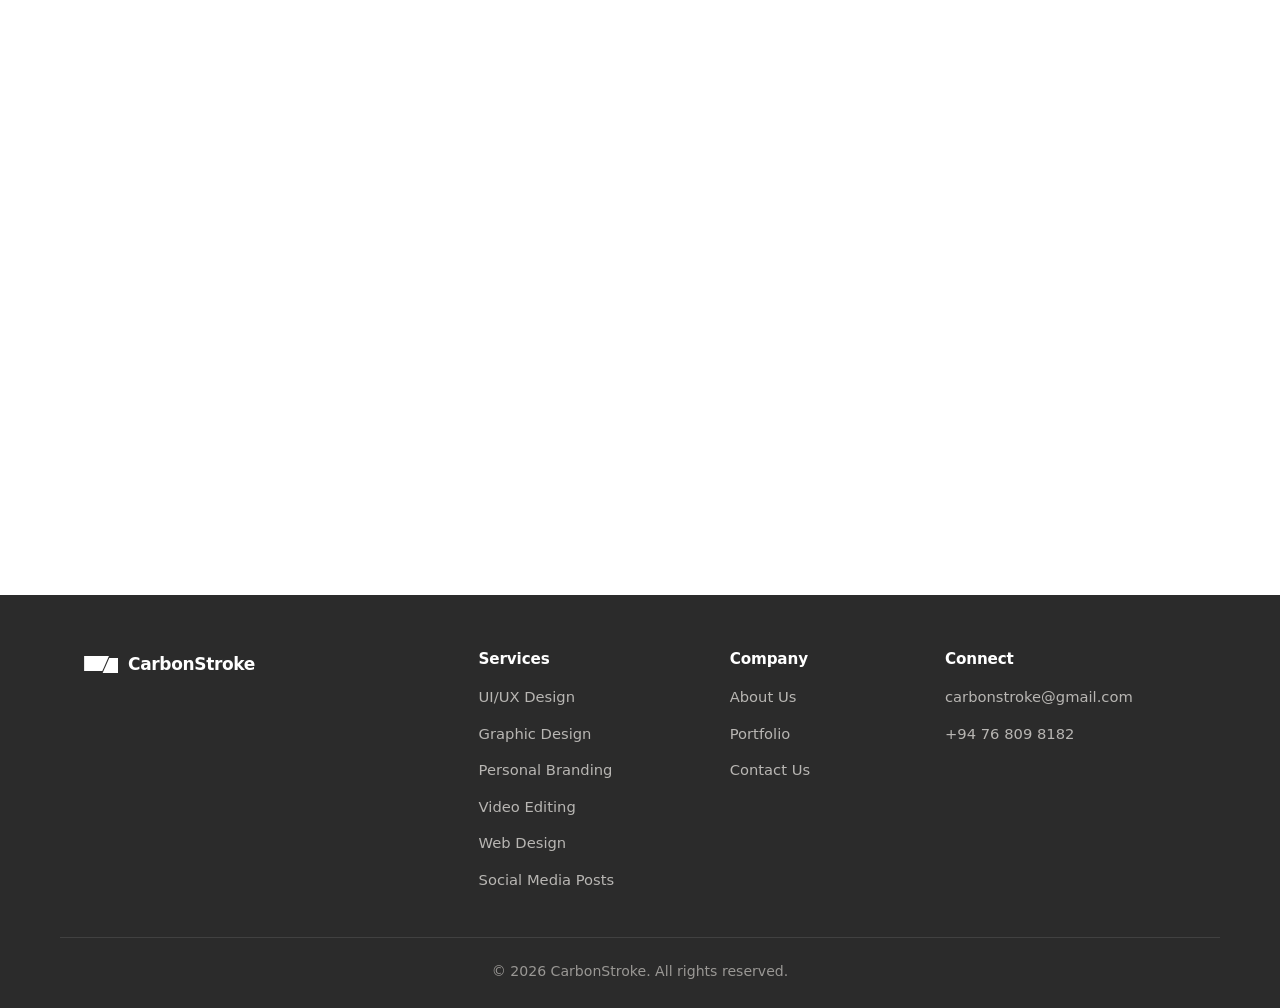
==== commit 76dd5bd1: "feat: implement security hardening measures in index.html and add hardening documentation" ====
--- a/index.html
+++ b/index.html
@@ -3,6 +3,25 @@
 <head>
   <meta charset="utf-8" />
   <meta name="viewport" content="width=device-width, initial-scale=1" />
+
+  <!-- Security. GitHub Pages cannot send custom HTTP headers, so the policy
+       ships as a meta tag. The sha256 hash below covers the one inline script
+       at the bottom of this head — if that script's bytes change, the hash must
+       be regenerated or the script will silently stop running.
+       frame-ancestors, Permissions-Policy and HSTS are header-only and are set
+       at the Cloudflare edge instead; see docs/security/hardening.md. -->
+  <meta http-equiv="Content-Security-Policy" content="
+    default-src 'none';
+    script-src 'self' 'sha256-/x7W7R75k8Roq0WaVRQX9blP4OufE5xbAdzklGxsgpw=';
+    style-src 'self' https://fonts.googleapis.com;
+    font-src https://fonts.gstatic.com;
+    img-src 'self' data:;
+    form-action 'none';
+    base-uri 'none';
+    upgrade-insecure-requests;
+  " />
+  <meta name="referrer" content="strict-origin-when-cross-origin" />
+
   <title>CarbonStroke — Your On-Call Partner for Digital Design</title>
   <meta name="description" content="CarbonStroke turns rough ideas into scroll-stopping visuals. From branding to websites and product UI, we build clean, sharp digital experiences that convert." />
 
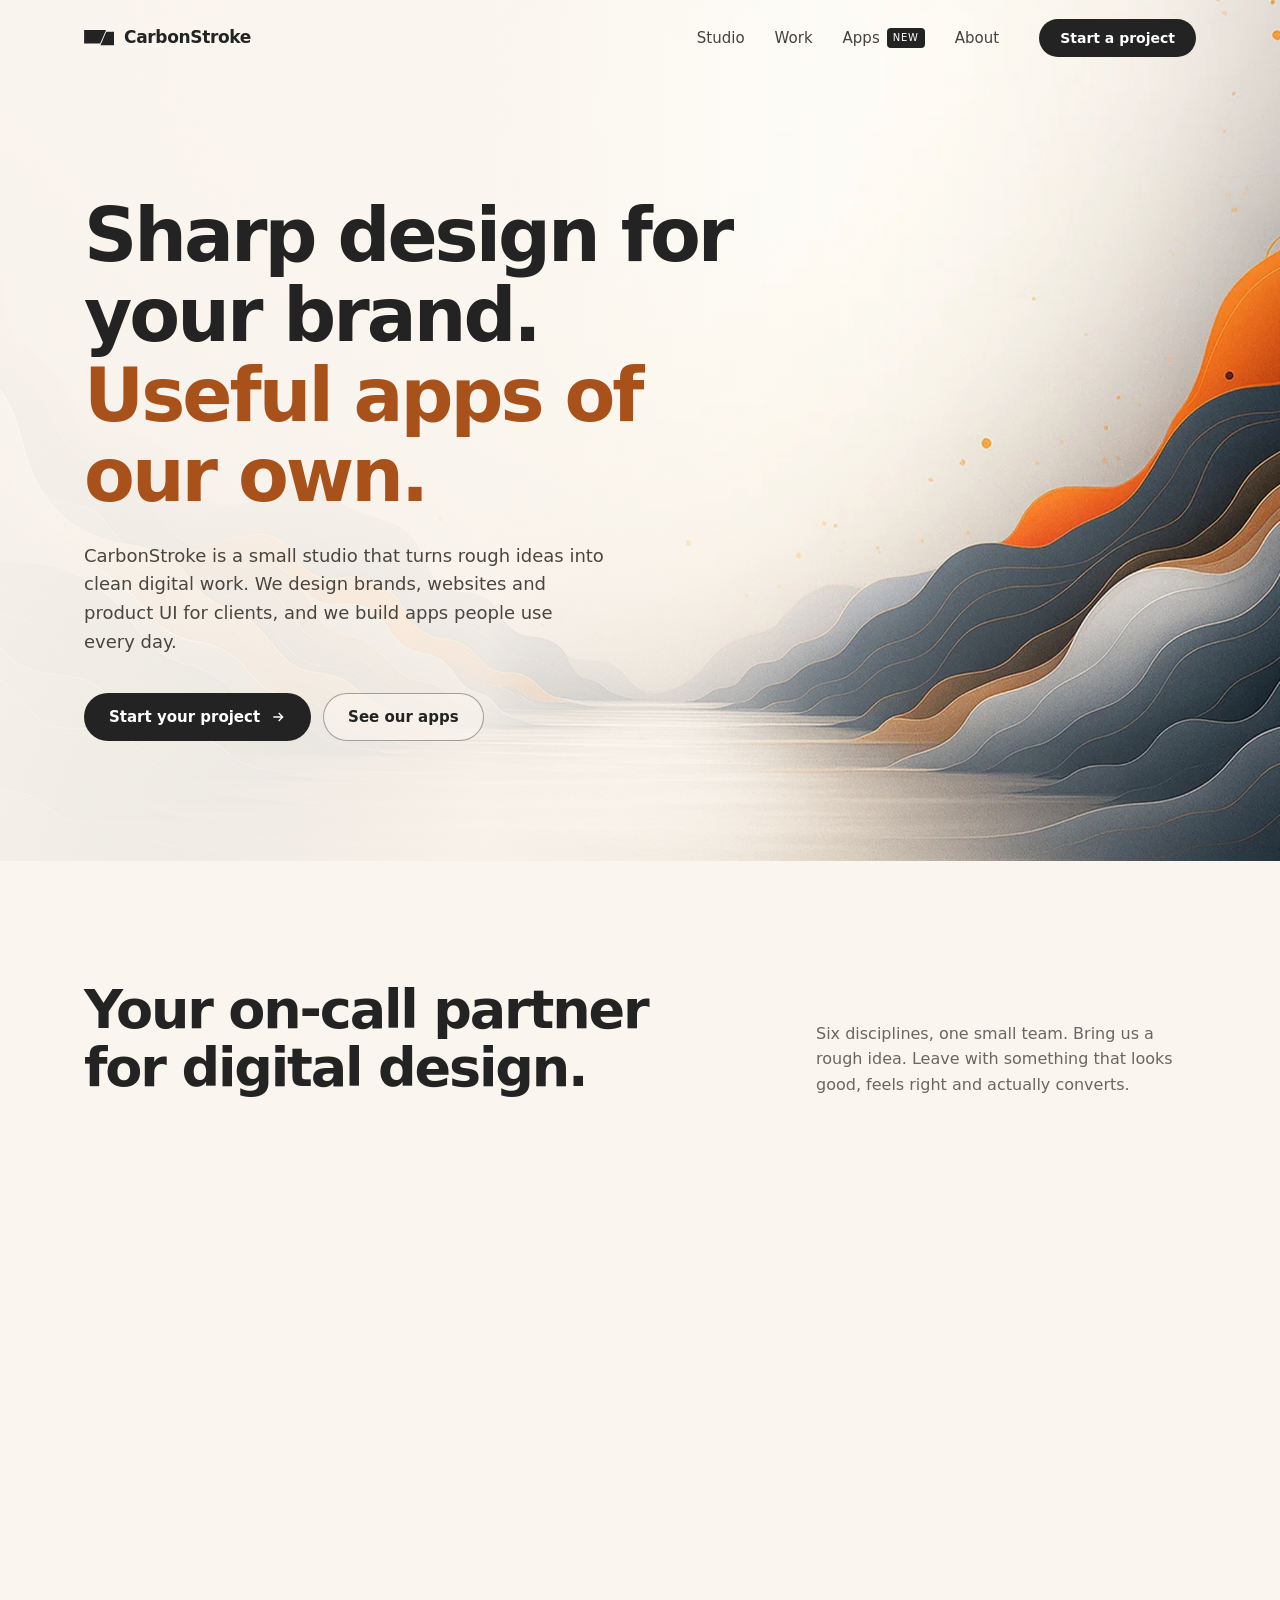
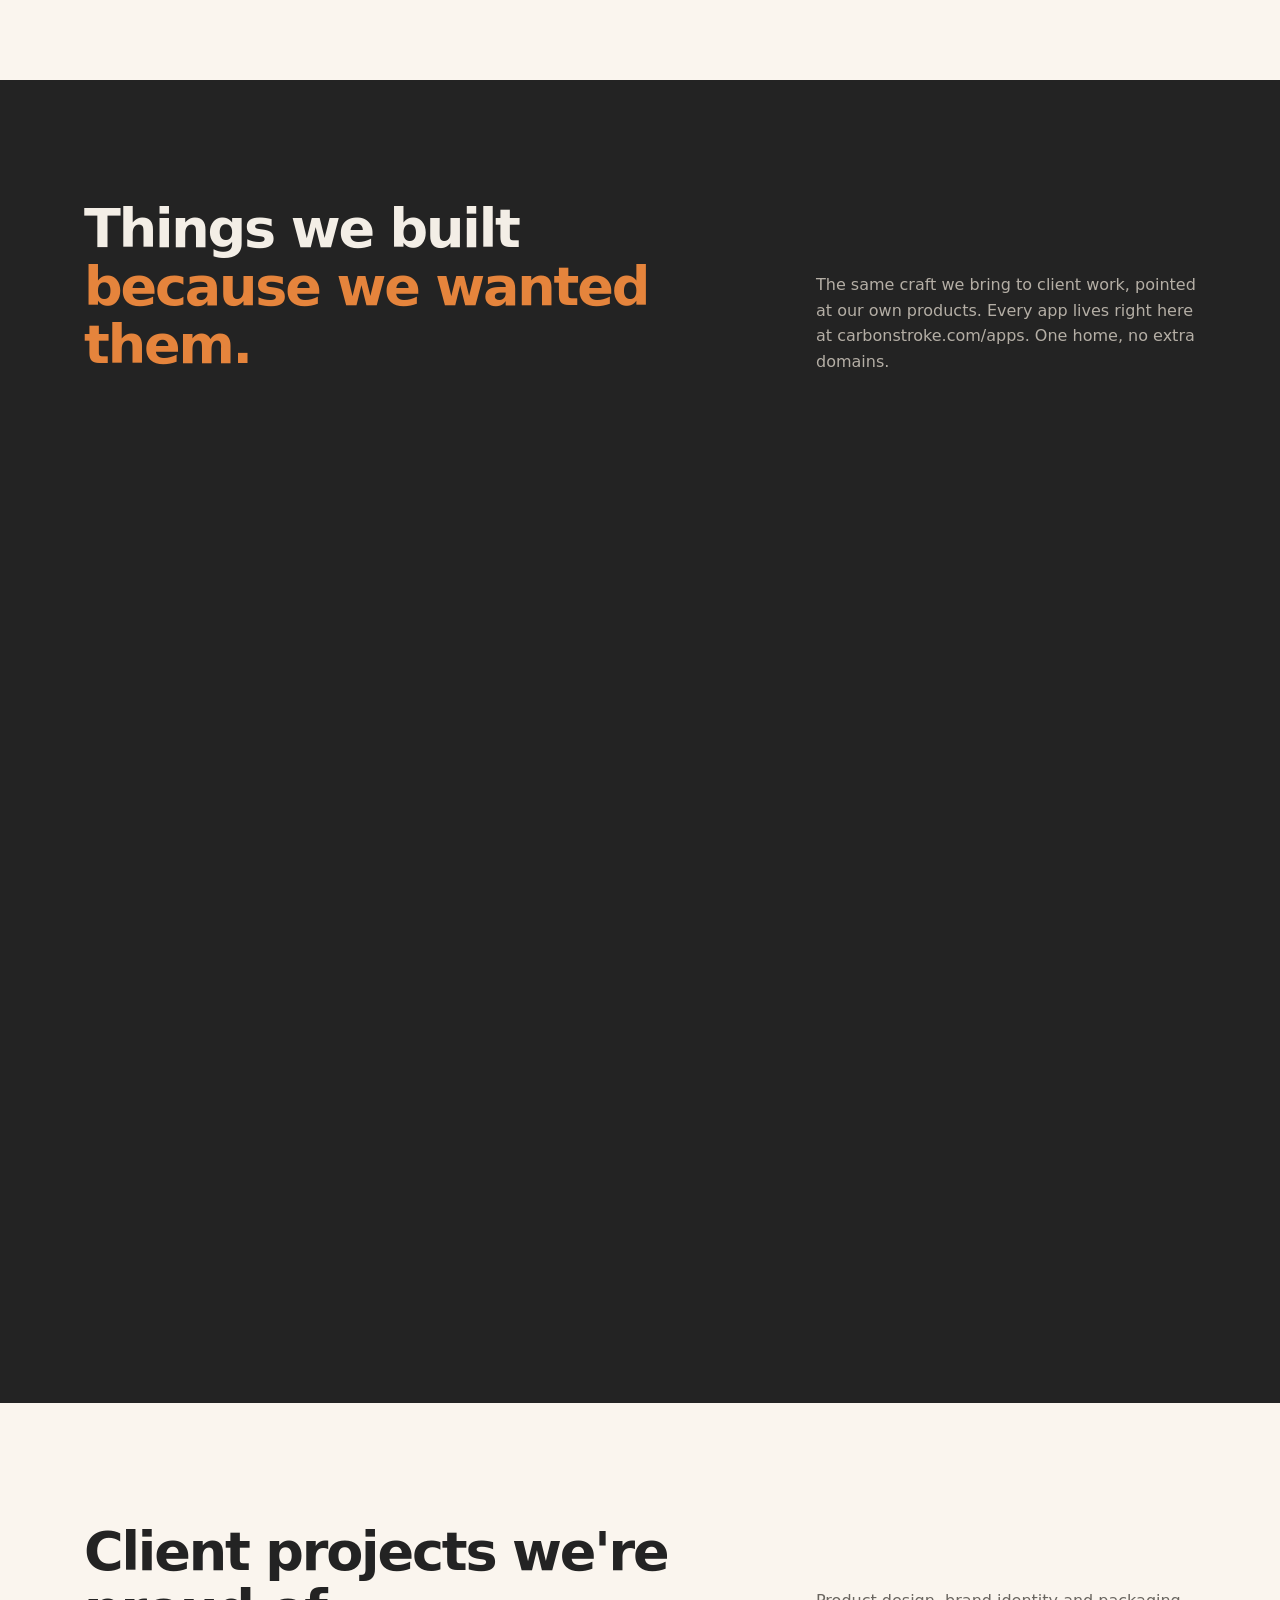
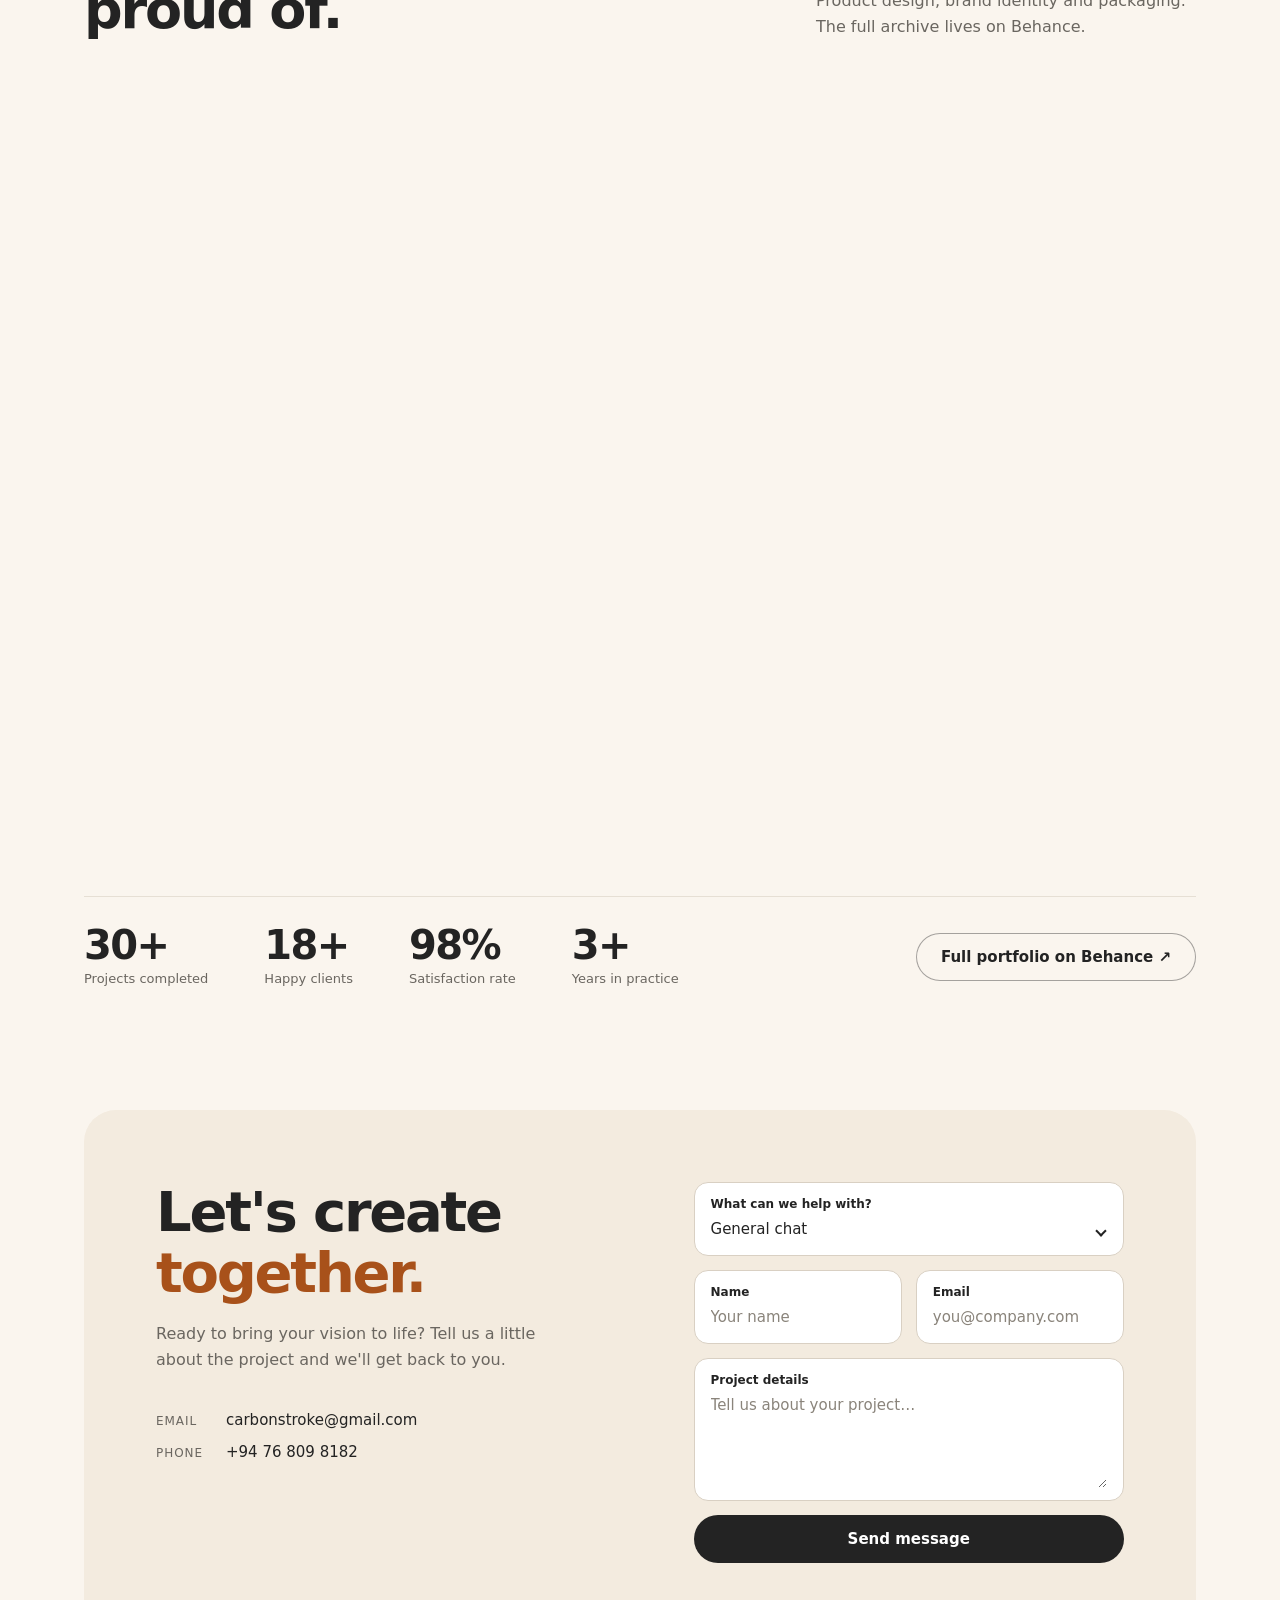
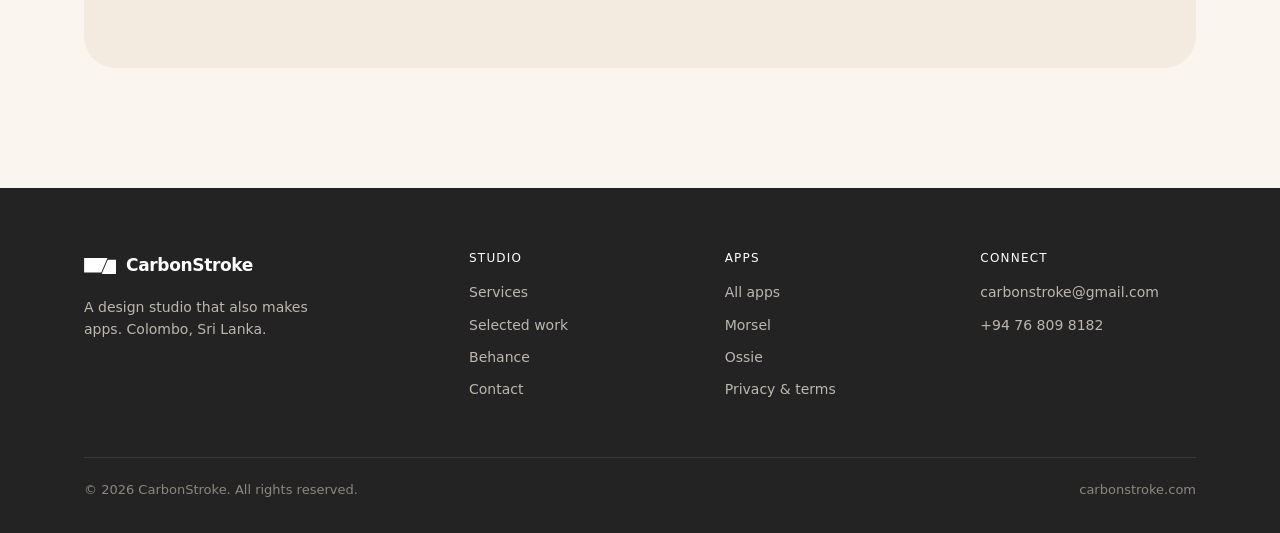
==== commit cd385608: "feat: add app and portfolio case studies - Add Morsel and Ossie app pages and client work case studi" ====
--- a/index.html
+++ b/index.html
@@ -22,241 +22,184 @@
   " />
   <meta name="referrer" content="strict-origin-when-cross-origin" />
 
-  <title>CarbonStroke — Your On-Call Partner for Digital Design</title>
-  <meta name="description" content="CarbonStroke turns rough ideas into scroll-stopping visuals. From branding to websites and product UI, we build clean, sharp digital experiences that convert." />
-
-  <!-- Open Graph -->
-  <meta property="og:title" content="CarbonStroke — Your On-Call Partner for Digital Design" />
-  <meta property="og:description" content="Clean, sharp digital experiences that look good, feel right, and actually convert." />
+  <title>CarbonStroke: design studio and app maker</title>
+  <meta name="description" content="CarbonStroke is a small design studio in Colombo. We design brands, websites and product UI for clients, and we build our own apps, Morsel and Ossie." />
+
+  <meta property="og:title" content="CarbonStroke: design studio and app maker" />
+  <meta property="og:description" content="CarbonStroke is a small design studio in Colombo. We design brands, websites and product UI for clients, and we build our own apps, Morsel and Ossie." />
   <meta property="og:type" content="website" />
-  <meta property="og:image" content="assets/img/hero.jpg" />
+  <meta property="og:url" content="https://www.carbonstroke.com/" />
+  <meta property="og:image" content="https://www.carbonstroke.com/assets/img/hero.jpg" />
 
   <link rel="icon" type="image/svg+xml" href="assets/logo/cs-black.svg" />
 
-  <!-- Fonts -->
   <link rel="preconnect" href="https://fonts.googleapis.com" />
   <link rel="preconnect" href="https://fonts.gstatic.com" crossorigin />
-  <link href="https://fonts.googleapis.com/css2?family=Fraunces:opsz,wght@9..144,400;9..144,500;9..144,600;9..144,700&family=Fira+Sans:wght@400;500;600;700&display=swap" rel="stylesheet" />
-
-  <link rel="stylesheet" href="css/styles.css?v=4" />
+  <link href="https://fonts.googleapis.com/css2?family=Geist:wght@500;600;700&family=Figtree:wght@400;500;600;700&display=swap" rel="stylesheet" />
+
+  <link rel="stylesheet" href="css/styles.css?v=5" />
 
   <!-- Content ships visible; the scroll-reveal animation is opt-in and only
        applies once we know scripting is available. -->
   <script>document.documentElement.classList.add('js');</script>
 </head>
 <body>
-  <!-- ================= HEADER ================= -->
-  <header class="site-header" id="top">
-    <div class="container header-inner">
-      <a class="brand" href="#top" aria-label="CarbonStroke home">
-        <img src="assets/logo/cs-black.svg" alt="" class="brand-mark" />
-        <span class="brand-name">CarbonStroke</span>
-      </a>
-
-      <nav class="nav" aria-label="Primary">
-        <ul class="nav-list">
-          <li><a href="#services">Services</a></li>
-          <li><a href="#about">About</a></li>
-          <li><a href="#portfolio">Portfolio</a></li>
-        </ul>
-      </nav>
-
-      <a href="#contact" class="btn btn-dark btn-sm nav-cta">Get Started</a>
-
-      <button class="nav-toggle" aria-label="Open menu" aria-expanded="false" aria-controls="mobile-menu">
-        <span></span><span></span><span></span>
-      </button>
-    </div>
-
-    <!-- Mobile menu -->
-    <div class="mobile-menu" id="mobile-menu" hidden>
-      <a href="#services">Services</a>
+<a class="skip" href="#main">Skip to content</a>
+<header class="hdr hdr-over" id="top">
+  <div class="wrap hdr-in">
+    <a class="brand" href="#top" aria-label="CarbonStroke home"><svg viewBox="0 0 196 100" fill="#232323" aria-hidden="true"><path d="M145.737 11.3223L107.428 99.926H195.958V11.3223H145.737Z"/><path d="M105.736 88.749L143.972 0.21875H0.587891V88.749H105.736Z"/></svg>CarbonStroke</a>
+    <nav class="nav" aria-label="Primary">
+      <a href="#studio">Studio</a>
+      <a href="#work">Work</a>
+      <a href="#apps" class="new">Apps <i class="tag-new">NEW</i></a>
       <a href="#about">About</a>
-      <a href="#portfolio">Portfolio</a>
-      <a href="#contact" class="btn btn-dark btn-sm">Get Started</a>
-    </div>
-  </header>
-
-  <main>
-    <!-- ================= HERO ================= -->
-    <section class="hero">
-      <img src="assets/img/hero.jpg" alt="Layered mountain valley illustration in warm and slate tones" class="hero-bg" />
-      <div class="hero-overlay"></div>
-      <div class="container hero-content">
-        <h1 class="hero-title">Your On-Call Partner for <br />Digital Design</h1>
-        <p class="hero-sub">
-          Turn rough ideas into scroll-stopping visuals. From branding to websites and product UI,
-          CarbonStroke builds clean, sharp digital experiences that look good, feel right, and actually convert.
-        </p>
-        <div class="hero-actions">
-          <a href="#contact" class="btn btn-dark">Start Your Project</a>
-          <a href="#portfolio" class="btn btn-outline">View Our Work</a>
-        </div>
-      </div>
-      <a href="#services" class="scroll-cue" aria-label="Scroll to services"><span></span></a>
-    </section>
-
-    <!-- ================= SERVICES ================= -->
-    <section class="section services" id="services">
-      <div class="container">
-        <div class="section-head">
-          <h2 class="section-title">Our Services</h2>
-          <p class="section-lead">Comprehensive design solutions tailored to elevate your brand</p>
-        </div>
-
-        <div class="grid grid-3 services-grid">
-          <article class="card service-card reveal">
-            <img src="assets/icons/service-uiux.png" alt="" class="service-icon" />
-            <h3>UI/UX Design</h3>
-            <p>Smart, user-first screens and flows that feel natural, responsive, and sharp on every device today.</p>
-          </article>
-
-          <article class="card service-card reveal">
-            <img src="assets/icons/service-graphic.png" alt="" class="service-icon" />
-            <h3>Graphic Design</h3>
-            <p>Bold, clean visuals that make your brand feel sharp, modern, and memorable.</p>
-          </article>
-
-          <article class="card service-card reveal">
-            <img src="assets/icons/service-branding.png" alt="" class="service-icon" />
-            <h3>Personal Branding</h3>
-            <p>Personal brands that actually sound like you and attract the right people.</p>
-          </article>
-
-          <article class="card service-card reveal">
-            <img src="assets/icons/service-social.png" alt="" class="service-icon" />
-            <h3>Social Media Posts</h3>
-            <p>Fast, on-brand posts that keep your feed active, cohesive, and bingeable daily.</p>
-          </article>
-
-          <article class="card service-card reveal">
-            <img src="assets/icons/service-video.png" alt="" class="service-icon" />
-            <h3>Video Editing</h3>
-            <p>Smooth, tight edits that keep viewers hooked and land your key message.</p>
-          </article>
-
-          <article class="card service-card reveal">
-            <img src="assets/icons/service-consulting.png" alt="" class="service-icon" />
-            <h3>Consulting</h3>
-            <p>Practical design advice to untangle ideas, plan clearly, and ship better faster.</p>
-          </article>
-        </div>
-      </div>
-    </section>
-
-    <!-- ================= WHY CHOOSE / ABOUT ================= -->
-    <section class="section about" id="about">
-      <div class="container about-inner">
-        <div class="about-copy reveal">
-          <h2 class="section-title">Why Choose<br />CarbonStroke?</h2>
-          <p>
-            We're not just designers—we're your creative partners. With years of experience and a passion
-            for innovation, we turn complex challenges into elegant solutions.
-          </p>
-          <ul class="check-list">
-            <li>Fast turnaround without compromising quality</li>
-            <li>Collaborative process with your input at every stage</li>
-            <li>Scalable solutions that grow with your business</li>
-            <li>Dedicated support from concept to launch</li>
+    </nav>
+    <a class="btn btn-dark btn-sm" href="#contact">Start a project</a>
+    <button class="nav-toggle" aria-label="Open menu" aria-expanded="false" aria-controls="mobile-menu"><span></span><span></span><span></span></button>
+  </div>
+  <div class="mobile-menu" id="mobile-menu" hidden>
+    <a href="#studio">Studio</a>
+    <a href="#work">Work</a>
+    <a href="#apps">Apps</a>
+    <a href="#about">About</a>
+    <a class="btn btn-dark btn-sm" href="#contact">Start a project</a>
+  </div>
+</header>
+<main id="main">
+  <!-- ================= HERO ================= -->
+  <section class="hero">
+    <img class="bg" src="assets/img/hero.jpg" alt="" fetchpriority="high" />
+    <div class="scrim"></div>
+    <div class="wrap">
+      <div class="hero-in">
+        <h1>Sharp design for your brand. <em>Useful apps of our own.</em></h1>
+        <p class="lead">CarbonStroke is a small studio that turns rough ideas into clean digital work. We design brands, websites and product UI for clients, and we build apps people use every day.</p>
+        <div class="acts">
+          <a class="btn btn-dark" href="#contact">Start your project <svg class="arr" viewBox="0 0 24 24" fill="none" stroke="currentColor" stroke-width="2" aria-hidden="true"><path d="M5 12h14M13 6l6 6-6 6"/></svg></a>
+          <a class="btn btn-ghost" href="#apps">See our apps</a>
+        </div>
+      </div>
+    </div>
+  </section>
+
+  <!-- ================= STUDIO / SERVICES ================= -->
+  <section class="sec" id="studio">
+    <div class="wrap">
+      <div class="sec-head">
+        <h2>Your on-call partner for digital design.</h2>
+        <p>Six disciplines, one small team. Bring us a rough idea. Leave with something that looks good, feels right and actually converts.</p>
+      </div>
+      <div class="svc reveal">
+        <div class="svc-i"><span class="n">UI / UX</span><h3><img src="assets/icons/service-uiux.png" alt="" width="36" height="36" />UI/UX Design</h3><p>Smart, user-first screens and flows that feel natural and sharp on every device.</p></div>
+        <div class="svc-i"><span class="n">Graphic</span><h3><img src="assets/icons/service-graphic.png" alt="" width="36" height="36" />Graphic Design</h3><p>Bold, clean visuals that make your brand feel modern and memorable.</p></div>
+        <div class="svc-i"><span class="n">Brand</span><h3><img src="assets/icons/service-branding.png" alt="" width="36" height="36" />Personal Branding</h3><p>Personal brands that actually sound like you and attract the right people.</p></div>
+        <div class="svc-i"><span class="n">Social</span><h3><img src="assets/icons/service-social.png" alt="" width="36" height="36" />Social Media</h3><p>Fast, on-brand posts that keep your feed active, cohesive and bingeable.</p></div>
+        <div class="svc-i"><span class="n">Motion</span><h3><img src="assets/icons/service-video.png" alt="" width="36" height="36" />Video Editing</h3><p>Tight edits that keep viewers hooked and land your key message.</p></div>
+        <div class="svc-i"><span class="n">Advice</span><h3><img src="assets/icons/service-consulting.png" alt="" width="36" height="36" />Consulting</h3><p>Practical design advice to untangle ideas, plan clearly and ship faster.</p></div>
+      </div>
+    </div>
+  </section>
+
+  <!-- ================= APPS ================= -->
+  <section class="apps" id="apps">
+    <div class="wrap">
+      <div class="sec-head">
+        <h2>Things we built <em>because we wanted them.</em></h2>
+        <p>The same craft we bring to client work, pointed at our own products. Every app lives right here at carbonstroke.com/apps. One home, no extra domains.</p>
+      </div>
+
+      <article class="feat reveal">
+        <div class="feat-copy">
+          <div class="app-id">
+            <img src="assets/img/apps/morsel-icon.webp" alt="" width="56" height="56" />
+            <div><b>Morsel</b><span>Recipe keeper · Android</span></div>
+            <span class="live">LIVE</span>
+          </div>
+          <h3>Save it once. Cook it forever.</h3>
+          <p>Paste a link from Instagram, TikTok or any recipe blog. Morsel pulls out the ingredients, steps and macros, and keeps them on your phone.</p>
+          <ul class="ticks">
+            <li>Works fully offline, no account needed</li>
+            <li>Macros estimated for every recipe</li>
+            <li>Step-by-step cook mode with timers</li>
           </ul>
-        </div>
-
-        <div class="stats-grid reveal">
-          <div class="stat-card">
-            <span class="stat-num" data-count-to="30" data-count-suffix="+">30+</span>
-            <span class="stat-label">Projects Completed</span>
-          </div>
-          <div class="stat-card">
-            <span class="stat-num" data-count-to="18" data-count-suffix="+">18+</span>
-            <span class="stat-label">Happy Clients</span>
-          </div>
-          <div class="stat-card">
-            <span class="stat-num" data-count-to="98" data-count-suffix="%">98%</span>
-            <span class="stat-label">Satisfaction Rate</span>
-          </div>
-          <div class="stat-card">
-            <span class="stat-num" data-count-to="3" data-count-suffix="+">3+</span>
-            <span class="stat-label">Years of Excellence</span>
-          </div>
-        </div>
-      </div>
-    </section>
-
-    <!-- ================= PORTFOLIO ================= -->
-    <section class="section portfolio" id="portfolio">
-      <div class="container">
-        <div class="section-head">
-          <h2 class="section-title">Our Work</h2>
-          <p class="section-lead">A showcase of our latest projects across various industries</p>
-        </div>
-
-        <div class="grid grid-3 work-grid">
-          <a class="work-card reveal" href="https://www.behance.net/gallery/244438725/Corner-Store-Accessability-First-ERP-Redesign" target="_blank" rel="noopener">
-            <div class="work-thumb work-thumb--1"></div>
-            <span class="work-cat">UI/UX Design</span>
-            <h3>Corner Store — Accessibility-First ERP Redesign</h3>
-          </a>
-          <a class="work-card reveal" href="https://www.behance.net/gallery/224856215/Ceylinco-VIP-CaseStudy" target="_blank" rel="noopener">
-            <div class="work-thumb work-thumb--2"></div>
-            <span class="work-cat">UI/UX Design</span>
-            <h3>Ceylinco VIP — Case Study</h3>
-          </a>
-          <a class="work-card reveal" href="https://www.behance.net/gallery/221488347/Eve-Case-Study" target="_blank" rel="noopener">
-            <div class="work-thumb work-thumb--3"></div>
-            <span class="work-cat">UI/UX Design</span>
-            <h3>Eve — Case Study</h3>
-          </a>
-          <a class="work-card reveal" href="https://www.behance.net/gallery/196929219/Eve-Design-System" target="_blank" rel="noopener">
-            <div class="work-thumb work-thumb--4"></div>
-            <span class="work-cat">UI/UX Design</span>
-            <h3>Eve — Design System</h3>
-          </a>
-          <a class="work-card reveal" href="https://www.behance.net/gallery/86045637/T-M-Theatre-Booking-Mobile-App" target="_blank" rel="noopener">
-            <div class="work-thumb work-thumb--5"></div>
-            <span class="work-cat">Mobile App UI/UX</span>
-            <h3>T&amp;M Theatre Booking Mobile App</h3>
-          </a>
-          <a class="work-card reveal" href="https://www.behance.net/gallery/63684707/Zen-Motors-Concept-UI" target="_blank" rel="noopener">
-            <div class="work-thumb work-thumb--6"></div>
-            <span class="work-cat">UI/UX Design</span>
-            <h3>Zen Motors — Concept UI</h3>
-          </a>
-        </div>
-
-        <div class="work-more reveal">
-          <a href="https://www.behance.net/kumudithaperera" target="_blank" rel="noopener" class="btn btn-outline">
-            View Full Portfolio on Behance
-          </a>
-        </div>
-      </div>
-    </section>
-
-    <!-- ================= CONTACT ================= -->
-    <section class="section contact" id="contact">
-      <div class="container">
-        <div class="section-head">
-          <h2 class="section-title">Let's Create Together</h2>
-          <p class="section-lead">Ready to bring your vision to life? Get in touch and let's discuss your project.</p>
-        </div>
-
-        <form class="contact-form reveal" id="contact-form" novalidate>
-          <div class="form-row">
-            <div class="field">
-              <label for="name">Name</label>
-              <input type="text" id="name" name="name" placeholder="Your name" required />
-              <p class="field-error" id="name-error" hidden></p>
+          <div class="feat-acts">
+            <a class="btn btn-pap" href="https://play.google.com/store/apps/details?id=com.savr.myapp" rel="noopener">Get it on Google Play</a>
+            <a class="url" href="apps/morsel.html">/apps/morsel</a>
+          </div>
+        </div>
+        <div class="feat-art">
+          <img src="assets/img/apps/morsel-screens.webp" alt="Morsel app showing a recipe cookbook and step-by-step cook mode" loading="lazy" />
+        </div>
+      </article>
+
+      <div class="more-apps">
+        <article class="slot slot-ossie reveal">
+          <img src="assets/img/apps/ossie-icon.webp" alt="" width="64" height="64" />
+          <div class="body-col">
+            <div class="slot-title"><h4><a href="apps/ossie.html">Ossie</a></h4><span class="dev">IN DEVELOPMENT</span></div>
+            <p class="sub">Notes that file themselves · iPhone &amp; Android</p>
+            <p>Write or say a note and Ossie puts it in the right folder for you, so you don’t have to organise anything. On iPhone, filing happens on the device, so your notes stay on your phone.</p>
+            <div class="slot-links">
+              <a class="notify" href="mailto:carbonstroke@gmail.com?subject=Tell%20me%20when%20Ossie%20launches">Get notified at launch →</a>
+              <a class="url" href="apps/ossie.html">Read the case study</a>
             </div>
-            <div class="field">
-              <label for="email">Email</label>
-              <input type="email" id="email" name="email" placeholder="Your email address" required />
-              <p class="field-error" id="email-error" hidden></p>
-            </div>
-          </div>
-
-          <div class="field">
-            <label for="service">Services Needed</label>
+          </div>
+        </article>
+        <article class="slot slot-solid reveal">
+          <div class="ic" aria-hidden="true">↗</div>
+          <div>
+            <h4>Privacy first, in plain English</h4>
+            <p>Every app publishes its own privacy policy and terms on its page. Your recipes and notes stay on your phone unless you choose to share or sync them.</p>
+          </div>
+        </article>
+      </div>
+    </div>
+  </section>
+
+  <!-- ================= CLIENT WORK ================= -->
+  <section class="sec" id="work">
+    <div class="wrap">
+      <div class="sec-head">
+        <h2>Client projects we're proud of.</h2>
+        <p>Product design, brand identity and packaging. The full archive lives on Behance.</p>
+      </div>
+      <div class="work">
+        <a class="w reveal" href="work/corner-store.html"><div class="th"><img class="cover-img" src="assets/img/portfolio/corner-store.jpg" alt="" loading="lazy" /></div><span class="cat">UI/UX · ERP</span><h3>Corner Store: accessibility-first ERP redesign</h3></a>
+        <a class="w reveal" href="work/eve.html"><div class="th"><img class="cover-img" src="assets/img/portfolio/eve-case-study.jpg" alt="" loading="lazy" /></div><span class="cat">UI/UX · Case study</span><h3>Eve: event management app</h3></a>
+        <a class="w reveal" href="work/ceylinco-vip.html"><div class="th"><img class="cover-img" src="assets/img/portfolio/ceylinco-vip-cover.webp" alt="" loading="lazy" /></div><span class="cat">UI/UX · Insurance</span><h3>Ceylinco VIP: clearer vehicle insurance requests</h3></a>
+        <a class="w reveal" href="work/wave-creations.html"><div class="th dark"><img src="assets/img/work/wave-creations-logo.png" alt="" loading="lazy" /></div><span class="cat">Brand identity</span><h3>Wave Creations: logo and letterhead</h3></a>
+        <a class="w reveal" href="work/yez-packaging.html"><div class="th light"><img src="assets/img/work/yez-packaging-logo.png" alt="" loading="lazy" /></div><span class="cat">Packaging · Brand</span><h3>YEZ Packaging: logo, guidelines and packaging concepts</h3></a>
+      </div>
+      <div class="work-foot">
+        <div class="stats">
+          <div><b>30+</b><span>Projects completed</span></div>
+          <div><b>18+</b><span>Happy clients</span></div>
+          <div><b>98%</b><span>Satisfaction rate</span></div>
+          <div><b>3+</b><span>Years in practice</span></div>
+        </div>
+        <a class="btn btn-ghost" href="https://www.behance.net/kumudithaperera" rel="noopener">Full portfolio on Behance ↗</a>
+      </div>
+    </div>
+  </section>
+
+  <!-- ================= CONTACT ================= -->
+  <section class="cta" id="contact">
+    <div class="wrap">
+      <div class="cta-box">
+        <div>
+          <h2>Let's create <em>together.</em></h2>
+          <p>Ready to bring your vision to life? Tell us a little about the project and we'll get back to you.</p>
+          <div class="contact-meta">
+            <div><span>Email</span><a href="mailto:carbonstroke@gmail.com">carbonstroke@gmail.com</a></div>
+            <div><span>Phone</span><a href="tel:+94768098182">+94 76 809 8182</a></div>
+          </div>
+        </div>
+
+        <form class="form" id="contact-form" novalidate>
+          <div class="f sel field">
+            <label for="service">What can we help with?</label>
             <select id="service" name="service">
-              <option selected>General Chat</option>
+              <option value="General Chat" selected>General chat</option>
               <option>Brand Identity</option>
               <option>UI/UX Design</option>
               <option>Graphic Design</option>
@@ -266,54 +209,59 @@
               <option>Consulting</option>
             </select>
           </div>
-
-          <div class="field">
-            <label for="details">Project Details</label>
-            <textarea id="details" name="details" rows="5" placeholder="Tell us about your project…"></textarea>
-          </div>
-
-          <button type="submit" class="btn btn-dark btn-block">
-            <svg width="16" height="16" viewBox="0 0 24 24" fill="none" aria-hidden="true"><path d="M22 2 11 13M22 2l-7 20-4-9-9-4 20-7Z" stroke="currentColor" stroke-width="2" stroke-linecap="round" stroke-linejoin="round"/></svg>
-            Send Message
-          </button>
+          <div class="form-row">
+            <div>
+              <div class="f field">
+                <label for="name">Name</label>
+                <input type="text" id="name" name="name" placeholder="Your name" autocomplete="name" required />
+              </div>
+              <p class="field-error" id="name-error" hidden></p>
+            </div>
+            <div>
+              <div class="f field">
+                <label for="email">Email</label>
+                <input type="email" id="email" name="email" placeholder="you@company.com" autocomplete="email" required />
+              </div>
+              <p class="field-error" id="email-error" hidden></p>
+            </div>
+          </div>
+          <div class="f field">
+            <label for="details">Project details</label>
+            <textarea id="details" name="details" rows="4" placeholder="Tell us about your project…"></textarea>
+          </div>
+          <button type="submit" class="btn btn-dark">Send message</button>
           <p class="form-note" id="form-note" role="status" aria-live="polite"></p>
         </form>
       </div>
-    </section>
-  </main>
-
-  <!-- ================= FOOTER ================= -->
-  <footer class="site-footer">
-    <div class="container footer-inner">
-      <div class="footer-brand">
-        <a class="brand" href="#top" aria-label="CarbonStroke home">
-          <img src="assets/logo/cs-white.svg" alt="" class="brand-mark" />
-          <span class="brand-name">CarbonStroke</span>
-        </a>
-      </div>
-
-      <div class="footer-col">
-        <h4>Services</h4>
+    </div>
+  </section>
+</main>
+<footer class="ft" id="about">
+  <div class="wrap">
+    <div class="ft-in">
+      <div>
+        <a class="brand" href="#top" aria-label="CarbonStroke home"><svg viewBox="0 0 196 100" fill="#fff" aria-hidden="true"><path d="M145.737 11.3223L107.428 99.926H195.958V11.3223H145.737Z"/><path d="M105.736 88.749L143.972 0.21875H0.587891V88.749H105.736Z"/></svg>CarbonStroke</a>
+        <p class="ft-about">A design studio that also makes apps. Colombo, Sri Lanka.</p>
+      </div>
+      <div>
+        <h4>Studio</h4>
         <ul>
-          <li><a href="#services">UI/UX Design</a></li>
-          <li><a href="#services">Graphic Design</a></li>
-          <li><a href="#services">Personal Branding</a></li>
-          <li><a href="#services">Video Editing</a></li>
-          <li><a href="#services">Web Design</a></li>
-          <li><a href="#services">Social Media Posts</a></li>
+          <li><a href="#studio">Services</a></li>
+          <li><a href="#work">Selected work</a></li>
+          <li><a href="https://www.behance.net/kumudithaperera" rel="noopener">Behance</a></li>
+          <li><a href="#contact">Contact</a></li>
         </ul>
       </div>
-
-      <div class="footer-col">
-        <h4>Company</h4>
+      <div>
+        <h4>Apps</h4>
         <ul>
-          <li><a href="#about">About Us</a></li>
-          <li><a href="#portfolio">Portfolio</a></li>
-          <li><a href="#contact">Contact Us</a></li>
+          <li><a href="#apps">All apps</a></li>
+          <li><a href="apps/morsel.html">Morsel</a></li>
+          <li><a href="apps/ossie.html">Ossie</a></li>
+          <li><a href="https://morselrecipe.github.io/privacy.html" rel="noopener">Privacy &amp; terms</a></li>
         </ul>
       </div>
-
-      <div class="footer-col">
+      <div>
         <h4>Connect</h4>
         <ul>
           <li><a href="mailto:carbonstroke@gmail.com">carbonstroke@gmail.com</a></li>
@@ -321,11 +269,10 @@
         </ul>
       </div>
     </div>
-    <div class="container footer-bottom">
-      <p>&copy; <span id="year">2025</span> CarbonStroke. All rights reserved.</p>
-    </div>
-  </footer>
-
-  <script src="js/main.js?v=3"></script>
+    <div class="ft-b"><span>&copy; <span id="year">2026</span> CarbonStroke. All rights reserved.</span><span>carbonstroke.com</span></div>
+  </div>
+</footer>
+
+<script src="js/main.js?v=4"></script>
 </body>
 </html>
--- a/css/styles.css
+++ b/css/styles.css
@@ -1,547 +1,319 @@
 /* ============================================================
-   CarbonStroke — styles
+   CarbonStroke — site styles
+   Active theme: Geist (headings) + Figtree (body and labels).
+   Source designs: Doop canvas "CarbonStroke website" (Landing A
+   and the case study frames).
    ============================================================ */
 
 :root {
-  --cream:      #faf5ee;
-  --cream-2:    #f5efe6;
-  --gray-bg:    #f4f4f5;
-  --white:      #ffffff;
-  --ink:        #232323;
-  --ink-soft:   #2b2b2b;
-  --muted:      #6d6d72;
-  --muted-2:    #8a8a90;
-  --orange:     #e5843c;   /* fills and strokes only — 3.4:1, not safe for text */
-  --orange-2:   #a8511a;   /* text-safe orange: 5.4:1 on white, 5.0:1 on --gray-bg */
-  --peach:      #fcf0e4;
-  --line:       #e9e6e0;
-  --card:       #ffffff;
-
-  --danger:     #b3261e;   /* 6.5:1 on white */
-  --success:    #1c6b3f;   /* 6.5:1 on white */
-  --field-line: #8f8a82;   /* 3.4:1 on white, 3.1:1 on --gray-bg (WCAG 1.4.11) */
-
-  --radius:     14px;
-  --radius-lg:  20px;
-  --shadow-sm:  0 1px 2px rgba(30, 25, 20, .04), 0 4px 14px rgba(30, 25, 20, .05);
-  --shadow-md:  0 6px 20px rgba(30, 25, 20, .08), 0 2px 6px rgba(30, 25, 20, .05);
-  --shadow-lg:  0 18px 50px rgba(30, 25, 20, .14);
-
-  --container:  1160px;
-  --font-serif: "Fraunces", Georgia, "Times New Roman", serif;
-  --font-sans:  "Fira Sans", system-ui, -apple-system, "Segoe UI", Roboto, sans-serif;
-}
-
-* { box-sizing: border-box; }
-
-html { scroll-behavior: smooth; scroll-padding-top: 84px; }
-
-html, body { overflow-x: hidden; }
-
+  --cream: #faf5ee;
+  --cream-2: #f3ebdf;
+  --ink: #232323;
+  --muted: #6a6660;
+  --body: #3f3b36;
+  --orange: #e5843c;
+  --orange-t: #a8511a;
+  --paprika: #e8552d;
+  --line: #e6dfd4;
+  --head: "Geist", system-ui, sans-serif;
+  --sans: "Figtree", system-ui, sans-serif;
+}
+
+*, *::before, *::after { margin: 0; box-sizing: border-box; }
+html { scroll-behavior: smooth; }
 body {
-  margin: 0;
-  font-family: var(--font-sans);
+  font-family: var(--sans);
   color: var(--ink);
-  background: var(--white);
+  background: var(--cream);
   font-size: 16px;
   line-height: 1.6;
   -webkit-font-smoothing: antialiased;
-  text-rendering: optimizeLegibility;
-}
-
-img { max-width: 100%; display: block; }
-
+  overflow-x: hidden;
+}
+img { display: block; max-width: 100%; height: auto; }
 a { color: inherit; text-decoration: none; }
-
-/* Single keyboard-focus indicator for the whole page: ink on light surfaces,
-   white on the dark footer/stat cards. Both clear 3:1 (WCAG 1.4.11 / 2.4.7). */
-:focus-visible {
-  outline: 3px solid var(--ink);
-  outline-offset: 2px;
-}
-.site-footer :focus-visible,
-.stat-card :focus-visible { outline-color: #fff; }
-
-h1, h2, h3, h4 {
-  font-family: var(--font-serif);
-  font-weight: 600;
-  line-height: 1.12;
-  margin: 0;
-  letter-spacing: -0.01em;
-}
-
-.container {
-  width: 100%;
-  max-width: var(--container);
-  margin: 0 auto;
-  padding: 0 24px;
-}
+h1, h2, h3, h4 { font-family: var(--head); font-weight: 600; letter-spacing: -.04em; line-height: 1.08; }
+:focus-visible { outline: 2px solid var(--orange); outline-offset: 3px; border-radius: 4px; }
+section[id], footer[id] { scroll-margin-top: 24px; }
+
+.wrap { max-width: 1160px; margin: 0 auto; padding: 0 24px; }
+.skip { position: absolute; left: -9999px; top: 8px; z-index: 50; background: var(--ink); color: #fff; padding: 10px 16px; border-radius: 8px; }
+.skip:focus { left: 16px; }
 
 /* ---------- Buttons ---------- */
 .btn {
-  --btn-py: 13px; --btn-px: 24px;
-  display: inline-flex;
-  align-items: center;
-  justify-content: center;
-  gap: 8px;
-  padding: var(--btn-py) var(--btn-px);
-  border-radius: 10px;
-  font-family: var(--font-sans);
-  font-weight: 600;
-  font-size: 15px;
-  cursor: pointer;
-  border: 1.5px solid transparent;
-  transition: transform .18s ease, box-shadow .18s ease, background .18s ease, color .18s ease, border-color .18s ease;
-  white-space: nowrap;
-}
-.btn:hover { transform: translateY(-2px); }
-.btn:active { transform: translateY(0); }
-
-.btn-dark   { background: var(--ink-soft); color: #fff; box-shadow: var(--shadow-sm); }
-.btn-dark:hover { background: #000; box-shadow: var(--shadow-md); }
-
-.btn-outline { background: rgba(255,255,255,.6); color: var(--ink); border-color: rgba(35,35,35,.55); backdrop-filter: blur(4px); }
-.btn-outline:hover { background: #fff; border-color: var(--ink); }
-
-.btn-sm { --btn-py: 9px; --btn-px: 18px; font-size: 14px; }
-.btn-block { width: 100%; }
+  display: inline-flex; align-items: center; justify-content: center; gap: 10px;
+  padding: 14px 24px; border-radius: 999px; font: 600 15px/1.2 var(--sans);
+  border: 1.5px solid transparent; cursor: pointer; transition: transform .15s ease, background-color .15s ease;
+}
+.btn:hover { transform: translateY(-1px); }
+.btn-sm { padding: 10px 20px; font-size: 14px; }
+.btn-dark { background: var(--ink); color: #fff; }
+.btn-dark:hover { background: #000; }
+.btn-ghost { border-color: rgba(35, 35, 35, .4); background: rgba(250, 245, 238, .6); color: var(--ink); }
+.btn-pap { background: var(--paprika); color: #fff; }
+.btn .arr { width: 16px; height: 16px; }
 
 /* ---------- Header ---------- */
-.site-header {
-  position: sticky;
-  top: 0;
-  z-index: 60;
-  background: rgba(250, 245, 238, .82);
-  backdrop-filter: saturate(140%) blur(10px);
-  border-bottom: 1px solid rgba(233, 230, 224, .8);
-}
-.header-inner {
-  display: flex;
-  align-items: center;
-  justify-content: space-between;
-  height: 68px;
-  gap: 24px;
-}
-.brand { display: inline-flex; align-items: center; gap: 10px; }
-.brand-mark { width: 30px; height: auto; }
-.brand-name { font-family: var(--font-sans); font-weight: 700; font-size: 17px; letter-spacing: -0.02em; }
-
-.nav-list { display: flex; gap: 34px; list-style: none; margin: 0; padding: 0; }
-.nav-list a { font-size: 15px; font-weight: 500; color: #4a4a4f; transition: color .15s; }
-.nav-list a:hover { color: var(--ink); }
-
-.nav-cta { margin-left: auto; }
-.nav { margin-left: auto; }
-.nav + .nav-cta { margin-left: 0; }
-
-/* toggle (mobile) */
-.nav-toggle {
-  display: none;
-  flex-direction: column;
-  justify-content: center;
-  gap: 5px;
-  width: 42px; height: 42px;
-  border: 1px solid var(--line);
-  border-radius: 10px;
-  background: #fff;
-  cursor: pointer;
-}
-.nav-toggle span { display: block; width: 18px; height: 2px; background: var(--ink); margin: 0 auto; transition: transform .25s, opacity .2s; }
-.nav-toggle[aria-expanded="true"] span:nth-child(1) { transform: translateY(7px) rotate(45deg); }
-.nav-toggle[aria-expanded="true"] span:nth-child(2) { opacity: 0; }
-.nav-toggle[aria-expanded="true"] span:nth-child(3) { transform: translateY(-7px) rotate(-45deg); }
-
+.hdr { position: relative; z-index: 10; }
+.hdr-over { position: absolute; top: 0; left: 0; right: 0; }
+.hdr-in { display: flex; align-items: center; height: 76px; gap: 40px; }
+.brand { display: flex; align-items: center; gap: 10px; font-weight: 600; font-size: 17px; letter-spacing: -.02em; }
+.brand svg { width: 30px; height: auto; }
+.nav { display: flex; gap: 30px; margin-left: auto; font-size: 15px; font-weight: 500; color: #45423d; }
+.nav a:hover, .nav .on { color: var(--ink); text-decoration: underline; text-underline-offset: 6px; text-decoration-thickness: 1.5px; }
+.nav a.new { display: inline-flex; align-items: center; gap: 7px; }
+.tag-new { font-style: normal; font-size: 10px; letter-spacing: .08em; background: var(--ink); color: #fff; padding: 2px 6px; border-radius: 4px; text-decoration: none; }
+.nav-toggle { display: none; margin-left: auto; width: 44px; height: 44px; border: 0; background: transparent; cursor: pointer; padding: 11px 10px; }
+.nav-toggle span { display: block; height: 2px; background: var(--ink); border-radius: 2px; }
+.nav-toggle span + span { margin-top: 6px; }
+.mobile-menu { background: var(--cream); border-top: 1px solid var(--line); border-bottom: 1px solid var(--line); padding: 12px 24px 20px; display: grid; gap: 4px; }
 .mobile-menu[hidden] { display: none; }
-.mobile-menu {
-  display: flex;
-  flex-direction: column;
-  gap: 6px;
-  padding: 14px 24px 22px;
-  background: var(--cream);
-  border-bottom: 1px solid var(--line);
-}
-.mobile-menu a { padding: 10px 6px; font-weight: 500; border-radius: 8px; }
-.mobile-menu a:not(.btn):hover { background: rgba(0,0,0,.04); }
-.mobile-menu .btn { margin-top: 6px; }
-
-/* ---------- Hero ---------- */
-.hero {
-  position: relative;
-  min-height: 640px;
-  display: block;
-  overflow: hidden;
-  background: var(--cream);
-}
-.hero-bg {
-  position: absolute;
-  inset: 0;
-  width: 100%;
-  height: 100%;
-  object-fit: cover;
-  object-position: center;
-}
-.hero-overlay {
-  position: absolute;
-  inset: 0;
-  background: linear-gradient(180deg, rgba(250,245,238,.55) 0%, rgba(250,245,238,.15) 34%, rgba(250,245,238,0) 60%);
-}
-.hero-content {
-  position: relative;
-  z-index: 2;
-  text-align: center;
-  padding-top: 84px;
-  padding-bottom: 120px;
-  max-width: 760px;
-}
-.hero-title {
-  font-size: clamp(2.1rem, 5.4vw, 3.9rem);
-  font-weight: 600;
-  color: var(--ink);
-  overflow-wrap: break-word;
-}
-.hero-sub {
-  margin: 22px auto 0;
-  max-width: 560px;
-  color: #4d4a45;
-  font-size: 1.02rem;
-}
-.hero-actions {
-  margin-top: 30px;
-  display: flex;
-  gap: 14px;
-  justify-content: center;
-  flex-wrap: wrap;
-}
-.scroll-cue {
-  position: absolute;
-  bottom: 26px;
-  left: 50%;
-  transform: translateX(-50%);
-  z-index: 2;
-  width: 26px; height: 42px;
-  border: 2px solid rgba(40,40,40,.55);
-  border-radius: 20px;
-  display: flex;
-  justify-content: center;
-  padding-top: 7px;
-}
-.scroll-cue span {
-  width: 4px; height: 8px;
-  border-radius: 3px;
-  background: rgba(40,40,40,.7);
-  animation: scrollcue 1.6s ease-in-out infinite;
-}
-@keyframes scrollcue {
-  0%   { transform: translateY(0); opacity: 1; }
-  70%  { transform: translateY(12px); opacity: 0; }
-  100% { transform: translateY(0); opacity: 0; }
-}
-
-/* ---------- Sections ---------- */
-.section { padding: 88px 0; }
-.services  { background: var(--gray-bg); }
-.about     { background: var(--white); }
-.portfolio { background: var(--gray-bg); }
-.contact   { background: var(--white); }
-
-.section-head { text-align: center; max-width: 640px; margin: 0 auto 52px; }
-.section-title { font-size: clamp(1.9rem, 3.4vw, 2.5rem); }
-.section-lead { margin: 14px 0 0; color: var(--muted); font-size: 1.02rem; }
-
-.grid { display: grid; gap: 24px; }
-.grid-3 { grid-template-columns: repeat(3, 1fr); }
-
-.card {
-  background: var(--card);
-  border-radius: var(--radius);
-  padding: 28px 26px;
-  box-shadow: var(--shadow-sm);
-  border: 1px solid rgba(233,230,224,.7);
-  transition: transform .22s ease, box-shadow .22s ease;
-}
-
-/* ---------- Services ---------- */
-.service-card { text-align: left; }
-.service-card:hover { transform: translateY(-4px); box-shadow: var(--shadow-md); }
-.service-icon { width: 52px; height: 52px; margin-bottom: 18px; border-radius: 13px; }
-.service-card h3 { font-size: 1.22rem; margin-bottom: 8px; }
-.service-card p { margin: 0; color: var(--muted); font-size: .96rem; }
-
-/* ---------- About / Why choose ---------- */
-.about-inner {
-  display: grid;
-  grid-template-columns: 1fr 1fr;
-  gap: 64px;
-  align-items: center;
-}
-.about-copy .section-title { text-align: left; }
-.about-copy > p { color: var(--muted); margin: 22px 0 26px; }
-.check-list { list-style: none; margin: 0; padding: 0; display: grid; gap: 16px; }
-.check-list li {
-  position: relative;
-  padding-left: 38px;
-  font-weight: 500;
-  color: #35353a;
-}
-.check-list li::before {
-  content: "";
-  position: absolute;
-  left: 0; top: 50%;
-  transform: translateY(-50%);
-  width: 24px; height: 24px;
-  border-radius: 50%;
-  border: 1.5px solid var(--orange);
-  background:
-    url("data:image/svg+xml,%3Csvg xmlns='http://www.w3.org/2000/svg' width='12' height='12' viewBox='0 0 24 24' fill='none' stroke='%23e5843c' stroke-width='3' stroke-linecap='round' stroke-linejoin='round'%3E%3Cpolyline points='20 6 9 17 4 12'/%3E%3C/svg%3E") center / 13px no-repeat;
-}
-
-.stats-grid {
-  display: grid;
-  grid-template-columns: 1fr 1fr;
-  gap: 20px;
-}
-.stat-card {
-  min-height: 168px;
-  border-radius: var(--radius);
-  padding: 40px 20px;
-  background: var(--ink-soft);
-  color: #fff;
-  text-align: center;
-  display: flex;
-  flex-direction: column;
-  align-items: center;
-  justify-content: center;
-  gap: 6px;
-  box-shadow: var(--shadow-sm);
-}
-.stat-num { font-family: var(--font-serif); font-size: 2.5rem; font-weight: 700; line-height: 1; }
-/* Flip counter digits */
-.stat-digit {
-  display: inline-block;
-  min-width: .58em;
-  text-align: center;
-  transform-origin: 50% 50%;
-}
-.stat-digit.stat-sym { min-width: 0; }
-.stat-digit.is-flipping { animation: digitFlip .22s ease-out; }
-@keyframes digitFlip {
-  0%   { transform: rotateX(-90deg); opacity: .25; }
-  100% { transform: rotateX(0deg); opacity: 1; }
-}
-.stat-label { color: #c9c7c4; font-size: .92rem; }
-
-/* ---------- Portfolio ---------- */
-.work-card { display: block; cursor: pointer; color: inherit; text-decoration: none; }
-.work-more { display: flex; justify-content: center; margin-top: 72px; }
-.work-thumb {
-  height: 168px;
-  border-radius: var(--radius);
-  box-shadow: var(--shadow-sm);
-  margin-bottom: 14px;
-  transition: transform .25s ease, box-shadow .25s ease;
-  position: relative;
-  overflow: hidden;
-  background-size: cover;
-  background-position: center;
-}
-.work-card:hover .work-thumb { transform: translateY(-4px); box-shadow: var(--shadow-md); }
-.work-thumb::after {
-  content: "";
-  position: absolute; inset: 0;
-  background: linear-gradient(160deg, rgba(255,255,255,.10), rgba(0,0,0,.22));
-}
-.work-thumb--1 { background-image: url("../assets/img/portfolio/corner-store.jpg"); }
-.work-thumb--2 { background-image: url("../assets/img/portfolio/ceylinco-vip.jpg"); }
-.work-thumb--3 { background-image: url("../assets/img/portfolio/eve-case-study.jpg"); }
-.work-thumb--4 { background-image: url("../assets/img/portfolio/eve-design-system.jpg"); }
-.work-thumb--5 { background-image: url("../assets/img/portfolio/tm-theatre-app.jpg"); }
-.work-thumb--6 { background-image: url("../assets/img/portfolio/zen-motors.jpg"); }
-.work-cat { display: block; font-size: .8rem; color: var(--orange-2); font-weight: 600; margin-bottom: 3px; }
-.work-card h3 { font-size: 1.15rem; }
-
-/* ---------- Contact ---------- */
-.contact-form {
-  max-width: 680px;
-  margin: 0 auto;
-  background: var(--gray-bg);
-  border: 1px solid var(--line);
-  border-radius: var(--radius-lg);
-  padding: 34px;
-  box-shadow: var(--shadow-sm);
-}
-.form-row { display: grid; grid-template-columns: 1fr 1fr; gap: 18px; }
-.field { display: flex; flex-direction: column; margin-bottom: 18px; }
-.field label { font-size: .9rem; font-weight: 600; margin-bottom: 7px; color: #35353a; }
-.field input,
-.field select,
-.field textarea {
-  font-family: var(--font-sans);
-  font-size: .96rem;
-  color: var(--ink);
-  background: #fff;
-  border: 1px solid var(--field-line);
-  border-radius: 10px;
-  padding: 12px 14px;
-  transition: border-color .15s, box-shadow .15s;
-  resize: vertical;
-}
-.field select {
-  appearance: none;
-  -webkit-appearance: none;
-  padding-right: 42px;
-  background:
-    url("data:image/svg+xml,%3Csvg xmlns='http://www.w3.org/2000/svg' width='12' height='12' viewBox='0 0 24 24' fill='none' stroke='%23787680' stroke-width='2.5' stroke-linecap='round' stroke-linejoin='round'%3E%3Cpolyline points='6 9 12 15 18 9'/%3E%3C/svg%3E") right 16px center / 13px no-repeat, #fff;
-}
-.field input::placeholder,
-.field textarea::placeholder { color: var(--muted); }
-
-/* Brand tint on focus. The visible focus indicator is the :focus-visible
-   outline defined at the top of this file — this ring is decoration on top. */
-.field input:focus,
-.field select:focus,
-.field textarea:focus {
-  border-color: var(--orange);
-  box-shadow: 0 0 0 3px rgba(229,132,60,.15);
-}
-
-/* ---------- Form validation states ---------- */
-.field.has-error input,
-.field.has-error select,
-.field.has-error textarea { border-color: var(--danger); }
-.field.has-error input:focus,
-.field.has-error select:focus,
-.field.has-error textarea:focus {
-  border-color: var(--danger);
-  box-shadow: 0 0 0 3px rgba(179,38,30,.15);
-}
-
-.field-error[hidden] { display: none; }
-.field-error {
-  display: flex;
-  align-items: flex-start;
-  gap: 6px;
-  margin: 7px 0 0;
-  font-size: .86rem;
-  font-weight: 500;
-  color: var(--danger);
-}
-.field-error::before {
-  content: "";
-  flex: 0 0 16px;
-  width: 16px; height: 16px;
-  margin-top: 2px;
-  background:
-    url("data:image/svg+xml,%3Csvg xmlns='http://www.w3.org/2000/svg' width='16' height='16' viewBox='0 0 24 24' fill='none' stroke='%23b3261e' stroke-width='2.2' stroke-linecap='round'%3E%3Ccircle cx='12' cy='12' r='9'/%3E%3Cpath d='M12 7.5v5.5'/%3E%3Cpath d='M12 16.5h.01'/%3E%3C/svg%3E") center / 16px no-repeat;
-}
-
-/* Summary line. Error and success differ by colour *and* icon, never colour
-   alone (WCAG 1.4.1). */
-.form-note {
-  display: flex;
-  align-items: center;
-  justify-content: center;
-  gap: 7px;
-  margin: 14px 0 0;
-  font-size: .92rem;
-  font-weight: 500;
-  min-height: 1.4em;
-  text-align: center;
-}
-.form-note.is-error { color: var(--danger); }
-.form-note.is-success { color: var(--success); }
-.form-note.is-error::before,
-.form-note.is-success::before {
-  content: "";
-  flex: 0 0 16px;
-  width: 16px; height: 16px;
-  background-position: center;
-  background-repeat: no-repeat;
-  background-size: 16px;
-}
-.form-note.is-error::before {
-  background-image:
-    url("data:image/svg+xml,%3Csvg xmlns='http://www.w3.org/2000/svg' width='16' height='16' viewBox='0 0 24 24' fill='none' stroke='%23b3261e' stroke-width='2.2' stroke-linecap='round'%3E%3Ccircle cx='12' cy='12' r='9'/%3E%3Cpath d='M12 7.5v5.5'/%3E%3Cpath d='M12 16.5h.01'/%3E%3C/svg%3E");
-}
-.form-note.is-success::before {
-  background-image:
-    url("data:image/svg+xml,%3Csvg xmlns='http://www.w3.org/2000/svg' width='16' height='16' viewBox='0 0 24 24' fill='none' stroke='%231c6b3f' stroke-width='2.4' stroke-linecap='round' stroke-linejoin='round'%3E%3Ccircle cx='12' cy='12' r='9'/%3E%3Cpolyline points='8 12.5 11 15.5 16 9'/%3E%3C/svg%3E");
-}
+.mobile-menu a { padding: 10px 0; font-weight: 500; }
+.mobile-menu .btn { margin-top: 8px; }
+
+/* ---------- Home: hero ---------- */
+.hero { position: relative; min-height: 740px; overflow: hidden; }
+.hero .bg { position: absolute; inset: 0; width: 100%; height: 100%; object-fit: cover; object-position: center 70%; }
+.hero .scrim { position: absolute; inset: 0; background: linear-gradient(90deg, rgba(250,245,238,.97) 0%, rgba(250,245,238,.9) 38%, rgba(250,245,238,.2) 66%, rgba(250,245,238,0) 100%); }
+.hero-in { position: relative; z-index: 2; padding: 196px 0 120px; max-width: 660px; }
+.hero h1 { font-size: clamp(44px, 6.2vw, 74px); }
+.hero h1 em, .accent { font-style: normal; color: var(--orange-t); }
+.hero .lead { margin-top: 26px; font-size: 18px; color: #4a463f; max-width: 520px; }
+.hero .acts { display: flex; flex-wrap: wrap; gap: 12px; margin-top: 36px; }
+
+/* ---------- Home: sections ---------- */
+.sec { padding: 120px 0; }
+.sec-head { display: flex; justify-content: space-between; align-items: flex-end; gap: 40px; margin-bottom: 56px; }
+.sec-head h2 { font-size: clamp(36px, 4.4vw, 54px); max-width: 620px; }
+.sec-head p { max-width: 380px; color: var(--muted); }
+
+.svc { display: grid; grid-template-columns: repeat(3, 1fr); border-top: 1px solid var(--line); }
+.svc-i { padding: 32px 32px 36px 0; border-bottom: 1px solid var(--line); }
+.svc-i:not(:nth-child(3n+1)) { padding-left: 32px; border-left: 1px solid var(--line); }
+.svc-i .n { font-size: 12px; color: var(--orange-t); letter-spacing: .1em; text-transform: uppercase; }
+.svc-i h3 { font-size: 26px; margin: 14px 0 10px; display: flex; align-items: center; gap: 12px; }
+.svc-i h3 img { width: 36px; height: 36px; border-radius: 9px; }
+.svc-i p { color: var(--muted); font-size: 15px; }
+
+/* Apps */
+.apps { background: var(--ink); color: #f3eee6; padding: 120px 0 110px; }
+.apps .sec-head p { color: #b4aea5; }
+.apps .sec-head h2 em { font-style: normal; color: var(--orange); }
+.feat { display: grid; grid-template-columns: 1fr 1.05fr; background: #2f2c29; border-radius: 28px; overflow: hidden; border: 1px solid rgba(255,255,255,.06); }
+.feat-copy { padding: 56px 52px; display: flex; flex-direction: column; }
+.app-id { display: flex; align-items: center; gap: 14px; }
+.app-id img { width: 56px; height: 56px; border-radius: 14px; }
+.app-id b { font-family: var(--head); font-weight: 600; font-size: 30px; display: block; line-height: 1; letter-spacing: -.04em; }
+.app-id span { font-size: 13px; color: #a9a39a; }
+.live { margin-left: auto; font-size: 11px; letter-spacing: .1em; color: #9fd3b0; border: 1px solid rgba(159,211,176,.35); padding: 5px 10px; border-radius: 999px; display: inline-flex; align-items: center; gap: 7px; }
+.live::before { content: ""; width: 6px; height: 6px; border-radius: 50%; background: #7bb08e; }
+.feat-copy h3 { font-size: clamp(32px, 3.4vw, 44px); margin-top: 40px; color: #fff; }
+.feat-copy p { margin-top: 16px; color: #c3bdb4; max-width: 420px; }
+.ticks { list-style: none; padding: 0; margin-top: 26px; display: grid; gap: 12px; font-size: 15px; color: #e6e0d7; }
+.ticks li { display: flex; gap: 12px; align-items: center; }
+.ticks li::before { content: ""; width: 18px; height: 2px; background: var(--paprika); flex: none; }
+.feat-acts { margin-top: auto; padding-top: 36px; display: flex; flex-wrap: wrap; gap: 12px 16px; align-items: center; }
+.url { font-size: 13px; color: #a9a39a; text-decoration: underline; text-underline-offset: 4px; }
+.url:hover { color: #fff; }
+.feat-art { background: radial-gradient(120% 90% at 70% 40%, #f2a27f 0%, #e8552d 55%, #c8431f 100%); position: relative; min-height: 600px; overflow: hidden; }
+.feat-art img { position: absolute; width: 118%; max-width: none; left: -6%; top: 28px; }
+.more-apps { display: grid; grid-template-columns: 1.6fr 1fr; gap: 24px; margin-top: 24px; }
+.slot { border-radius: 22px; padding: 34px 36px; display: flex; gap: 22px; align-items: flex-start; }
+.slot h4 { font-size: 22px; color: #fff; }
+.slot p { font-size: 14px; color: #a9a39a; margin-top: 6px; }
+.slot-ossie { border: 1px solid rgba(255,255,255,.08); background: #2f2c29; }
+.slot-ossie > img { width: 64px; height: 64px; border-radius: 16px; flex: none; background: #fff; }
+.slot-ossie .body-col { flex: 1; }
+.slot-title { display: flex; align-items: center; flex-wrap: wrap; gap: 12px; }
+.slot-title a:hover { text-decoration: underline; text-underline-offset: 4px; }
+.dev { font-size: 10px; letter-spacing: .1em; color: #f2c48a; border: 1px solid rgba(242,196,138,.35); padding: 3px 8px; border-radius: 999px; }
+.slot p.sub { color: #e6e0d7; margin-top: 2px; }
+.slot-links { display: flex; flex-wrap: wrap; gap: 8px 20px; margin-top: 14px; }
+.notify { font-size: 14px; font-weight: 600; color: var(--orange); }
+.notify:hover { text-decoration: underline; text-underline-offset: 4px; }
+.slot-solid { border: 1.5px solid rgba(255,255,255,.18); background: #2a2725; }
+.slot .ic { width: 52px; height: 52px; border-radius: 14px; border: 1.5px solid rgba(229,132,60,.4); display: grid; place-items: center; color: var(--orange); font-size: 24px; flex: none; }
+
+/* Client work */
+.work { display: grid; grid-template-columns: repeat(6, 1fr); gap: 40px 24px; }
+.w { grid-column: span 2; }
+.w:nth-child(n+4) { grid-column: span 3; }
+.w .th { height: 230px; border-radius: 18px; background: var(--cream-2) center / cover no-repeat; border: 1px solid var(--line); display: grid; place-items: center; overflow: hidden; transition: transform .2s ease; }
+.w:hover .th { transform: translateY(-3px); }
+.w:nth-child(n+4) .th { height: 300px; }
+.w .th > img.cover-img { width: 100%; height: 100%; object-fit: cover; }
+.w .th.dark { background: #141414; }
+.w .th.dark img { height: 230px; width: auto; max-width: none; }
+.w .th.light img { width: 56%; }
+.w .cat { display: block; margin-top: 16px; font-size: 11px; letter-spacing: .1em; color: var(--orange-t); text-transform: uppercase; }
+.w h3 { font-size: 22px; margin-top: 6px; }
+.w:hover h3 { text-decoration: underline; text-underline-offset: 4px; text-decoration-thickness: 1.5px; }
+.work-foot { display: flex; flex-wrap: wrap; gap: 32px; justify-content: space-between; align-items: center; margin-top: 56px; padding-top: 28px; border-top: 1px solid var(--line); }
+.stats { display: flex; flex-wrap: wrap; gap: 24px 56px; }
+.stats b { font-family: var(--head); font-weight: 600; font-size: 40px; line-height: 1; display: block; letter-spacing: -.04em; }
+.stats span { font-size: 13px; color: var(--muted); }
+
+/* Contact */
+.cta { padding: 0 0 120px; }
+.cta-box { background: var(--cream-2); border-radius: 32px; padding: 72px; display: grid; grid-template-columns: 1.1fr 1fr; gap: 64px; align-items: start; }
+.cta-box h2 { font-size: clamp(38px, 4.6vw, 56px); }
+.cta-box h2 em { font-style: normal; color: var(--orange-t); }
+.cta-box > div > p { color: var(--muted); margin-top: 18px; max-width: 400px; }
+.contact-meta { margin-top: 36px; display: grid; gap: 8px; font-size: 15px; }
+.contact-meta span { color: var(--muted); display: inline-block; width: 70px; font-size: 12px; letter-spacing: .08em; text-transform: uppercase; }
+.contact-meta a:hover { text-decoration: underline; text-underline-offset: 3px; }
+.form { display: grid; gap: 14px; }
+.form-row { display: grid; grid-template-columns: 1fr 1fr; gap: 14px; }
+.f { position: relative; background: #fff; border: 1px solid #d9d0c3; border-radius: 14px; padding: 12px 16px; transition: border-color .15s ease; }
+.f:focus-within { border-color: var(--ink); }
+.f label { display: block; font-size: 12px; font-weight: 600; color: var(--ink); margin-bottom: 2px; }
+.f input, .f select, .f textarea { display: block; width: 100%; border: 0; padding: 2px 0; background: transparent; font: 15px/1.5 var(--sans); color: var(--ink); outline: none; }
+.f input::placeholder, .f textarea::placeholder { color: #8a847b; }
+.f select { appearance: none; -webkit-appearance: none; padding-right: 24px; cursor: pointer; }
+.f.sel::after { content: ""; position: absolute; right: 18px; bottom: 20px; width: 8px; height: 8px; border-right: 2px solid var(--ink); border-bottom: 2px solid var(--ink); transform: rotate(45deg); pointer-events: none; }
+.f textarea { resize: vertical; min-height: 96px; }
+.f.has-error { border-color: #b3261e; }
+.field-error { font-size: 13px; color: #b3261e; margin-top: 4px; }
+.form .btn { width: 100%; }
+.form-note { font-size: 14px; color: var(--muted); min-height: 1.4em; }
+.form-note.is-error { color: #b3261e; }
+.form-note.is-success { color: #2f6b45; }
 
 /* ---------- Footer ---------- */
-.site-footer { background: var(--ink-soft); color: #d7d5d2; padding: 56px 0 26px; }
-.footer-inner {
-  display: grid;
-  grid-template-columns: 2fr 1.2fr 1fr 1.4fr;
-  gap: 36px;
-}
-.footer-brand .brand-name { color: #fff; }
-.footer-brand .brand-mark { width: 34px; }
-.footer-col h4 { font-family: var(--font-sans); font-size: .95rem; color: #fff; margin-bottom: 16px; font-weight: 600; }
-.footer-col ul { list-style: none; margin: 0; padding: 0; display: grid; gap: 11px; }
-.footer-col a { color: #b8b6b3; font-size: .92rem; transition: color .15s; }
-.footer-col a:hover { color: #fff; }
-.footer-bottom {
-  border-top: 1px solid rgba(255,255,255,.1);
-  margin-top: 44px;
-  padding-top: 22px;
-  text-align: center;
-}
-.footer-bottom p { margin: 0; color: #9a9895; font-size: .88rem; }
-
-/* ---------- Reveal animation ----------
-   Scoped to .js (set by the inline script in <head>) so that content is
-   visible by default. If the script never runs, nothing is hidden. */
-.js .reveal { opacity: 0; transform: translateY(22px); transition: opacity .6s ease, transform .6s ease; }
+.ft { background: var(--ink); color: #bdb7ae; padding: 64px 0 32px; }
+.ft-in { display: grid; grid-template-columns: 1.6fr 1fr 1fr 1fr; gap: 40px; }
+.ft .brand { color: #fff; }
+.ft .brand svg { width: 32px; }
+.ft-about { margin-top: 16px; font-size: 14px; max-width: 260px; }
+.ft h4 { font-family: var(--sans); font-weight: 500; font-size: 12px; letter-spacing: .1em; color: #fff; margin-bottom: 16px; text-transform: uppercase; }
+.ft ul { list-style: none; padding: 0; display: grid; gap: 10px; font-size: 14px; }
+.ft ul a:hover { color: #fff; text-decoration: underline; text-underline-offset: 3px; }
+.ft-b { display: flex; flex-wrap: wrap; gap: 8px 24px; justify-content: space-between; margin-top: 56px; padding-top: 22px; border-top: 1px solid rgba(255,255,255,.1); font-size: 13px; color: #8d877e; }
+
+/* ---------- Case study pages ---------- */
+.case { padding-bottom: 96px; }
+.col { width: min(680px, 100% - 48px); margin: 0 auto; }
+.back { display: inline-flex; align-items: center; gap: 8px; font-size: 13px; color: var(--muted); }
+.back:hover { color: var(--ink); }
+.back-bottom { margin-top: 32px; }
+.top { padding: 56px 0 0; }
+.byline { display: flex; flex-wrap: wrap; gap: 10px; margin-top: 40px; font-size: 13px; color: #8f8a82; }
+.byline span + span::before { content: "·"; margin-right: 10px; }
+h1.t { font-size: clamp(36px, 5vw, 52px); margin-top: 18px; text-wrap: balance; }
+.meta { display: grid; grid-template-columns: repeat(3, 1fr); margin-top: 36px; border-top: 1px solid var(--line); border-bottom: 1px solid var(--line); }
+.meta div { padding: 16px 0; }
+.meta div + div { padding-left: 20px; border-left: 1px solid var(--line); }
+.meta b { display: block; font-weight: 500; font-size: 12px; color: #8f8a82; letter-spacing: .04em; }
+.meta span { font-size: 15px; font-weight: 500; }
+.cover { width: min(1000px, 100% - 48px); margin: 48px auto 0; border-radius: 24px; overflow: hidden; border: 1px solid var(--line); background: #fff; }
+.cover img { width: 100%; }
+.cover.logo { display: grid; place-items: center; height: 460px; }
+.cover.dark { background: #141414; }
+.cover.light { background: var(--cream-2); }
+.cover.logo img.logo-tall { height: 420px; width: auto; }
+.cover.logo img.logo-wide { width: 52%; }
+.body { padding: 64px 0 24px; }
+.body h2 { font-size: 32px; margin: 56px 0 16px; }
+.body h2:first-child { margin-top: 0; }
+.body h3 { font-size: 22px; margin: 40px 0 10px; }
+.body p { font-size: 17px; line-height: 1.7; color: var(--body); margin: 0 0 16px; }
+.body p b, .body li b { font-weight: 600; color: var(--ink); }
+.body p.note { font-size: 14px; color: var(--muted); }
+.body p.goal { font-size: 14px; font-weight: 500; color: var(--orange-t); margin: 0 0 12px; }
+.body p a { font-weight: 600; color: var(--orange-t); text-decoration: underline; text-underline-offset: 3px; }
+.body figure { margin: 28px 0 32px; }
+.body figure img { width: 100%; border-radius: 14px; border: 1px solid var(--line); background: #fff; }
+.body figure.narrow img { width: 70%; margin: 0 auto; }
+.body figcaption { margin-top: 10px; font-size: 13px; color: var(--muted); }
+.body figcaption b { font-weight: 500; color: var(--ink); margin-right: 6px; }
+.body ul, .body ol { margin: 0 0 20px; padding-left: 22px; font-size: 17px; line-height: 1.7; color: var(--body); }
+.body li { margin: 4px 0; padding-left: 4px; }
+.body ol li::marker { font-size: 14px; color: var(--orange-t); }
+.body ul li::marker { color: var(--orange-t); }
+.body blockquote { margin: 32px 0; padding: 4px 0 4px 22px; border-left: 3px solid var(--orange); font-family: var(--head); font-weight: 500; letter-spacing: -.02em; font-size: 24px; line-height: 1.35; color: var(--ink); }
+.issue { border: 1px solid var(--line); border-radius: 16px; padding: 22px 24px; margin: 0 0 14px; background: #fffdf9; }
+.issue h3 { font-size: 21px; margin: 0; }
+.issue ul { margin: 10px 0 14px; }
+.issue .imp { font-size: 15px; color: var(--body); padding-top: 12px; border-top: 1px dashed var(--line); }
+.issue .imp b { font-weight: 500; font-size: 12px; color: var(--orange-t); margin-right: 8px; }
+.ba { display: grid; gap: 20px; margin: 24px 0 32px; }
+.ba figure { margin: 0; }
+.ba .lbl { display: inline-block; font-size: 12px; padding: 3px 10px; border-radius: 999px; border: 1px solid var(--line); margin-bottom: 10px; background: #fff; }
+.ba .lbl.after { background: var(--ink); color: #fff; border-color: var(--ink); }
+.next { display: flex; justify-content: space-between; align-items: center; gap: 20px; margin: 56px 0 0; padding: 28px 32px; border-radius: 20px; background: var(--cream-2); transition: background-color .15s ease; }
+.next:hover { background: #ece2d3; }
+.next b { font-family: var(--head); font-weight: 600; font-size: 24px; display: block; margin-top: 2px; letter-spacing: -.04em; line-height: 1.2; }
+.next small { font-size: 14px; color: var(--muted); }
+.next svg { flex: none; }
+.more { padding: 40px 0 0; border-top: 1px solid var(--line); margin-top: 40px; }
+.more h2 { font-size: 22px; margin-bottom: 12px; }
+.row { display: flex; align-items: center; gap: 16px; padding: 12px 0; border-bottom: 1px solid var(--line); }
+.row:hover span { text-decoration: underline; text-underline-offset: 3px; }
+.row .th { width: 64px; height: 48px; border-radius: 10px; border: 1px solid var(--line); flex: none; display: grid; place-items: center; overflow: hidden; background: #fff; }
+.row .th img.fill { width: 100%; height: 100%; object-fit: cover; }
+.row .th img.mark { max-height: 40px; width: auto; }
+.row .th.dark { background: #141414; }
+.row .th.light { background: var(--cream-2); }
+.row span { flex: 1; font-size: 16px; font-weight: 500; }
+.row i { font-style: normal; color: var(--muted); }
+
+/* ---------- Scroll reveal (opt-in once JS runs) ---------- */
+.js .reveal { opacity: 0; transform: translateY(18px); transition: opacity .6s ease, transform .6s ease; }
 .js .reveal.is-visible { opacity: 1; transform: none; }
 
-/* ============================================================
-   Responsive
-   ============================================================ */
-@media (max-width: 940px) {
-  .grid-3 { grid-template-columns: repeat(2, 1fr); }
-  .about-inner { grid-template-columns: 1fr; gap: 40px; }
-  .about-copy .section-title { text-align: center; }
-  .footer-inner { grid-template-columns: 1fr 1fr; gap: 30px; }
-  .footer-brand { grid-column: 1 / -1; }
-}
-
-@media (max-width: 720px) {
-  .nav, .nav-cta { display: none; }
-  .nav-toggle { display: flex; }
-  .section { padding: 64px 0; }
-  .grid-3 { grid-template-columns: 1fr; }
-  .form-row { grid-template-columns: 1fr; gap: 0; }
-  .stats-grid { gap: 14px; }
-  .stat-card { min-height: 140px; padding: 30px 16px; }
-  .hero { min-height: 560px; }
-  .hero-content { padding-top: 60px; padding-bottom: 90px; }
-  .hero-title { font-size: 1.85rem; }
-  .hero-title br { display: none; }
-  .hero-actions { gap: 12px; }
-  .contact-form { padding: 24px; }
-  /* Mobile: centre the footer instead of the column grid */
-  .footer-inner {
-    display: flex;
-    flex-wrap: wrap;
-    justify-content: center;
-    align-items: flex-start;
-    gap: 28px 40px;
-    text-align: center;
-  }
-  .footer-brand { flex: 0 0 100%; display: flex; justify-content: center; }
-}
-
-@media (max-width: 460px) {
-  .footer-inner { flex-direction: column; align-items: center; gap: 26px; }
-  .footer-brand { flex: 0 0 auto; }
-  .hero-actions .btn { flex: 1; }
-}
-
-/* ---------- Accessibility: reduced motion ---------- */
+/* ---------- Responsive ---------- */
+@media (max-width: 1024px) {
+  .hdr-in { gap: 24px; }
+  .nav { gap: 20px; }
+  .feat { grid-template-columns: 1fr; }
+  .feat-art { min-height: 0; aspect-ratio: 4 / 3; }
+  .feat-art img { width: 100%; left: 0; top: 24px; }
+  .more-apps { grid-template-columns: 1fr; }
+  .cta-box { grid-template-columns: 1fr; gap: 40px; padding: 56px 48px; }
+  .ft-in { grid-template-columns: 1fr 1fr; }
+}
+
+@media (max-width: 760px) {
+  .nav, .hdr-in > .btn { display: none; }
+  .nav-toggle { display: block; }
+  .hdr-over { background: rgba(250,245,238,.92); }
+  .hero { min-height: 0; }
+  .hero .scrim { background: linear-gradient(180deg, rgba(250,245,238,.96) 0%, rgba(250,245,238,.92) 60%, rgba(250,245,238,.55) 100%); }
+  .hero-in { padding: 128px 0 88px; }
+  .hero .lead { font-size: 17px; }
+  .sec, .apps { padding: 80px 0; }
+  .cta { padding-bottom: 80px; }
+  .sec-head { flex-direction: column; align-items: flex-start; gap: 16px; margin-bottom: 40px; }
+  .svc { grid-template-columns: 1fr; }
+  .svc-i, .svc-i:not(:nth-child(3n+1)) { padding: 24px 0 28px; border-left: 0; }
+  .feat-copy { padding: 36px 28px; }
+  .app-id { flex-wrap: wrap; }
+  .slot { padding: 28px 24px; flex-direction: column; gap: 16px; }
+  .work { grid-template-columns: 1fr; gap: 36px; }
+  .w, .w:nth-child(n+4) { grid-column: auto; }
+  .w .th, .w:nth-child(n+4) .th { height: 220px; }
+  .w .th.dark img { height: 180px; }
+  .stats { gap: 24px 40px; }
+  .cta-box { padding: 36px 22px; border-radius: 24px; }
+  .form-row { grid-template-columns: 1fr; }
+  .ft-in { grid-template-columns: 1fr; gap: 32px; }
+  .top { padding-top: 32px; }
+  .byline { margin-top: 28px; }
+  .meta { grid-template-columns: 1fr; }
+  .meta div + div { padding-left: 0; border-left: 0; border-top: 1px solid var(--line); }
+  .cover { margin-top: 32px; border-radius: 16px; }
+  .cover.logo { height: 260px; }
+  .cover.logo img.logo-tall { height: 240px; }
+  .body { padding-top: 44px; }
+  .body h2 { font-size: 27px; margin-top: 44px; }
+  .body figure.narrow img { width: 100%; }
+  .next { padding: 22px 20px; }
+  .next b { font-size: 20px; }
+}
+
 @media (prefers-reduced-motion: reduce) {
   html { scroll-behavior: auto; }
-  .js .reveal { opacity: 1; transform: none; transition: none; }
-  .stat-digit.is-flipping { animation: none; }
-  .scroll-cue span { animation: none; }
-  .btn:hover { transform: none; }
-}
+  *, *::before, *::after { transition: none !important; animation: none !important; }
+  .js .reveal { opacity: 1; transform: none; }
+}
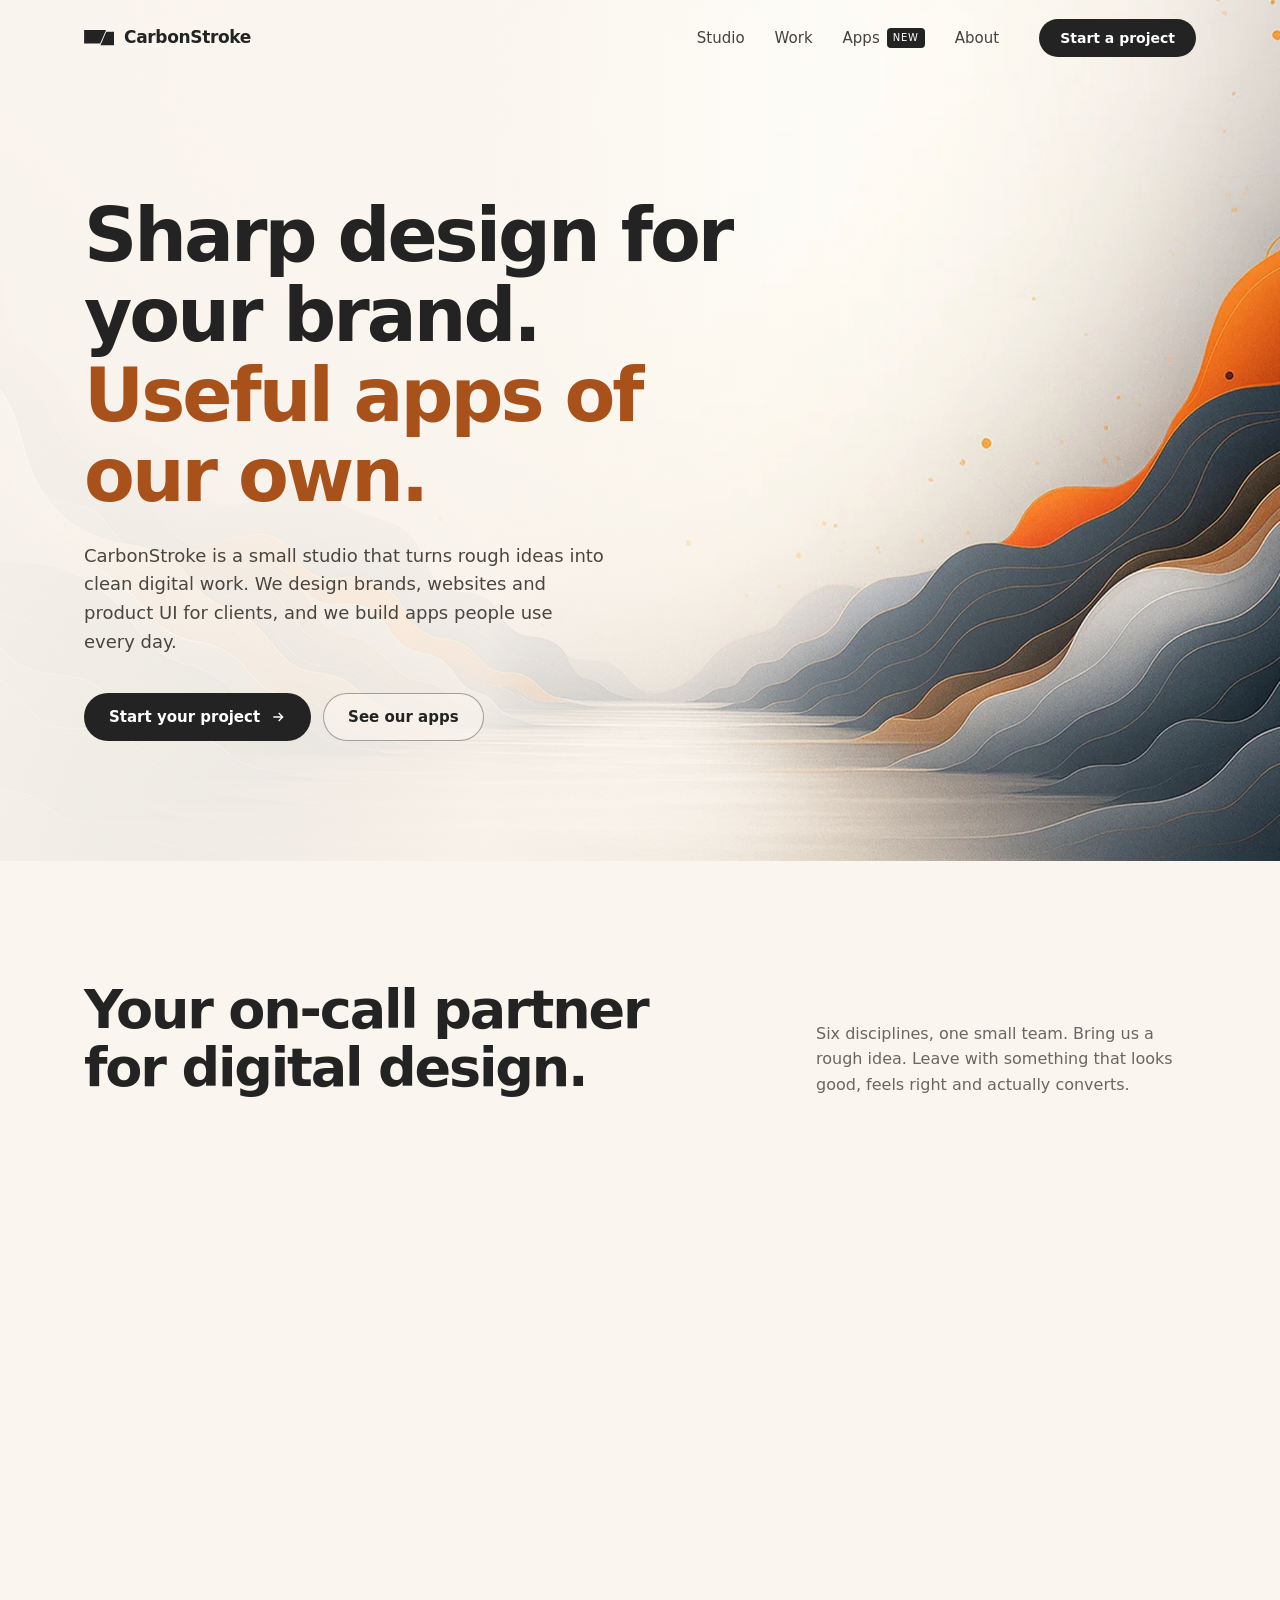
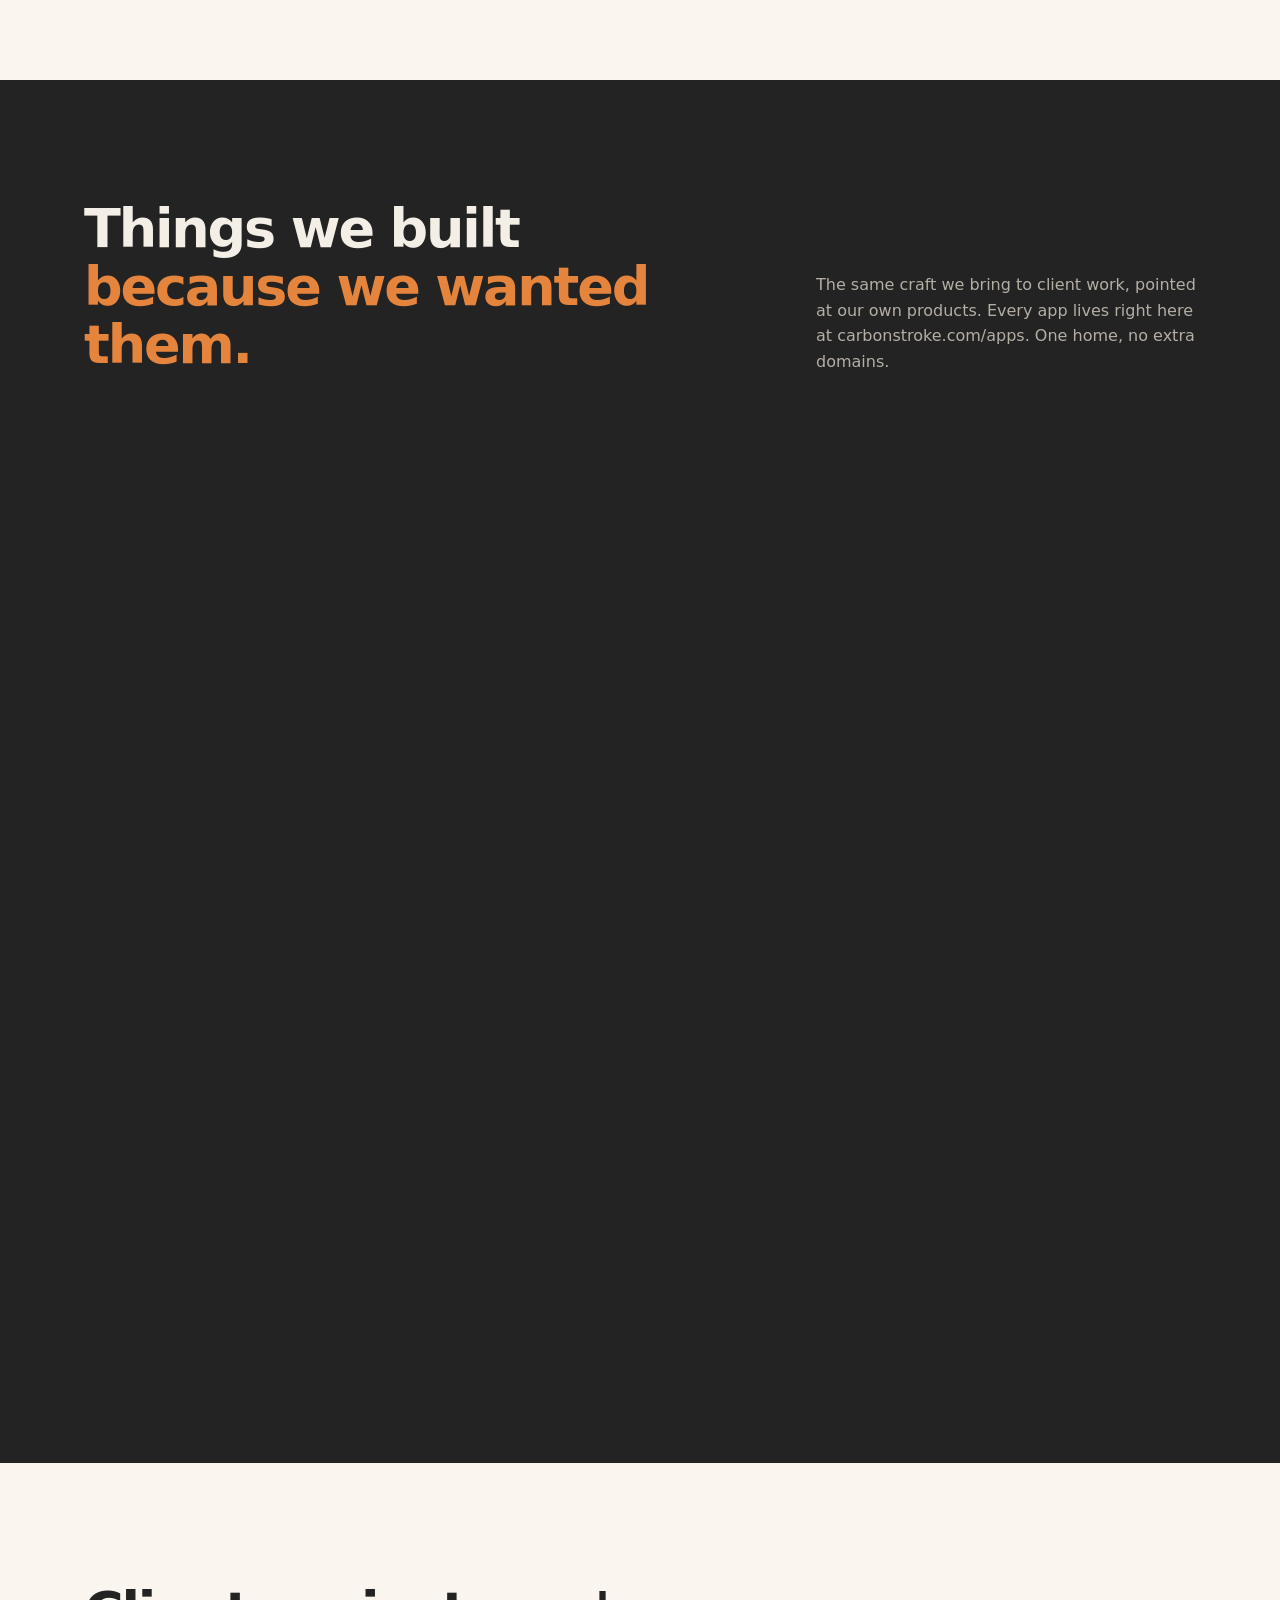
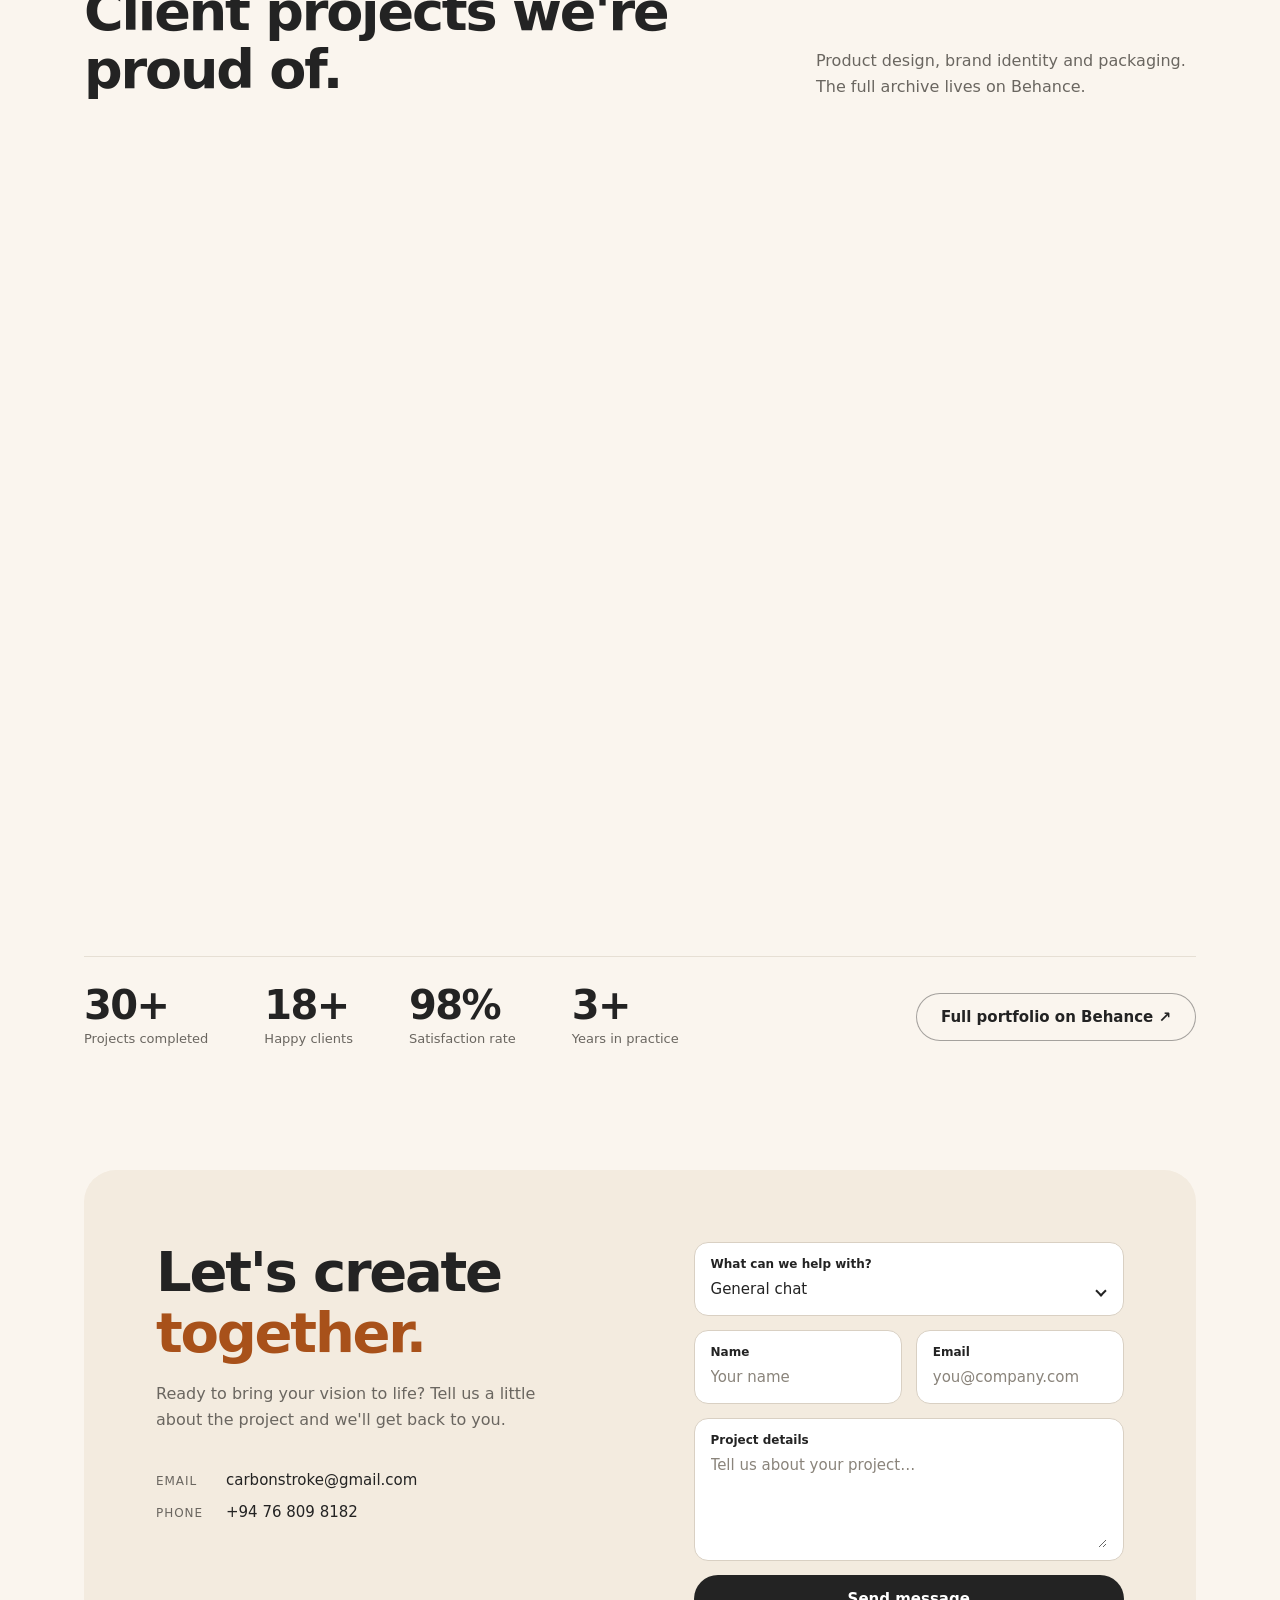
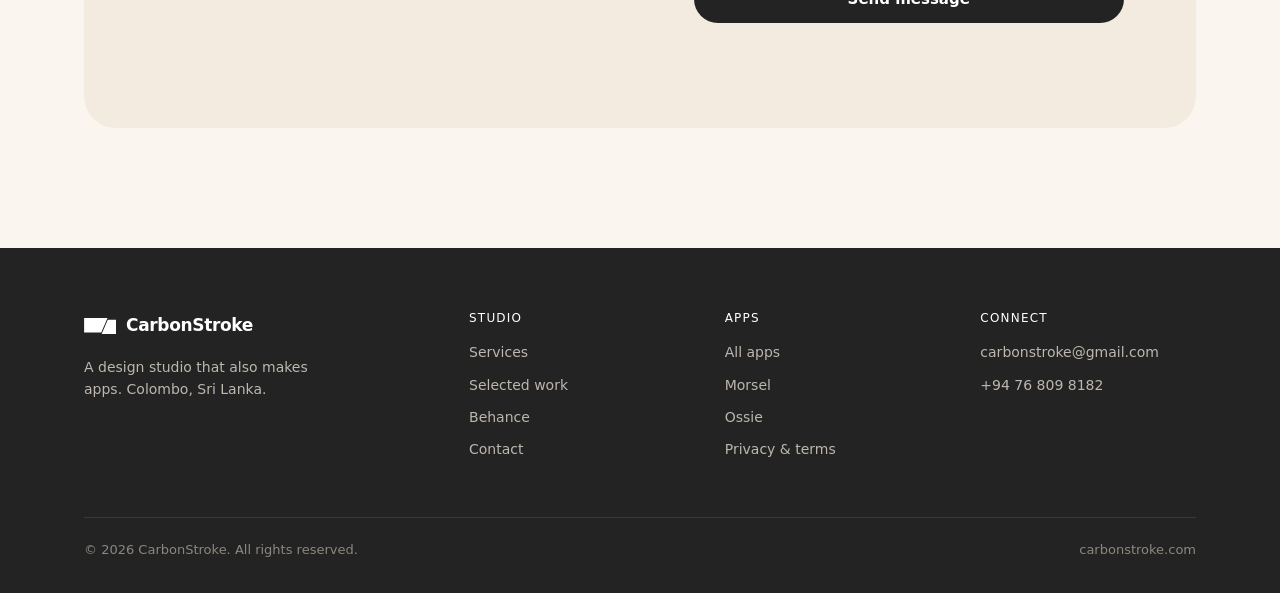
==== commit 46b9a409: "feat: announce Morsel on the App Store - Update the Morsel case study to reflect its iPhone and Andr" ====
--- a/index.html
+++ b/index.html
@@ -112,7 +112,7 @@
         <div class="feat-copy">
           <div class="app-id">
             <img src="assets/img/apps/morsel-icon.webp" alt="" width="56" height="56" />
-            <div><b>Morsel</b><span>Recipe keeper · Android</span></div>
+            <div><b>Morsel</b><span>Recipe keeper · iPhone &amp; Android</span></div>
             <span class="live">LIVE</span>
           </div>
           <h3>Save it once. Cook it forever.</h3>
@@ -123,7 +123,8 @@
             <li>Step-by-step cook mode with timers</li>
           </ul>
           <div class="feat-acts">
-            <a class="btn btn-pap" href="https://play.google.com/store/apps/details?id=com.savr.myapp" rel="noopener">Get it on Google Play</a>
+            <a class="btn btn-pap" href="https://apps.apple.com/us/app/morsel-recipe-cookbook/id6823249416" rel="noopener">Download on the App Store</a>
+            <a class="btn btn-ghost" href="https://play.google.com/store/apps/details?id=com.savr.myapp" rel="noopener">Get it on Google Play</a>
             <a class="url" href="apps/morsel.html">/apps/morsel</a>
           </div>
         </div>
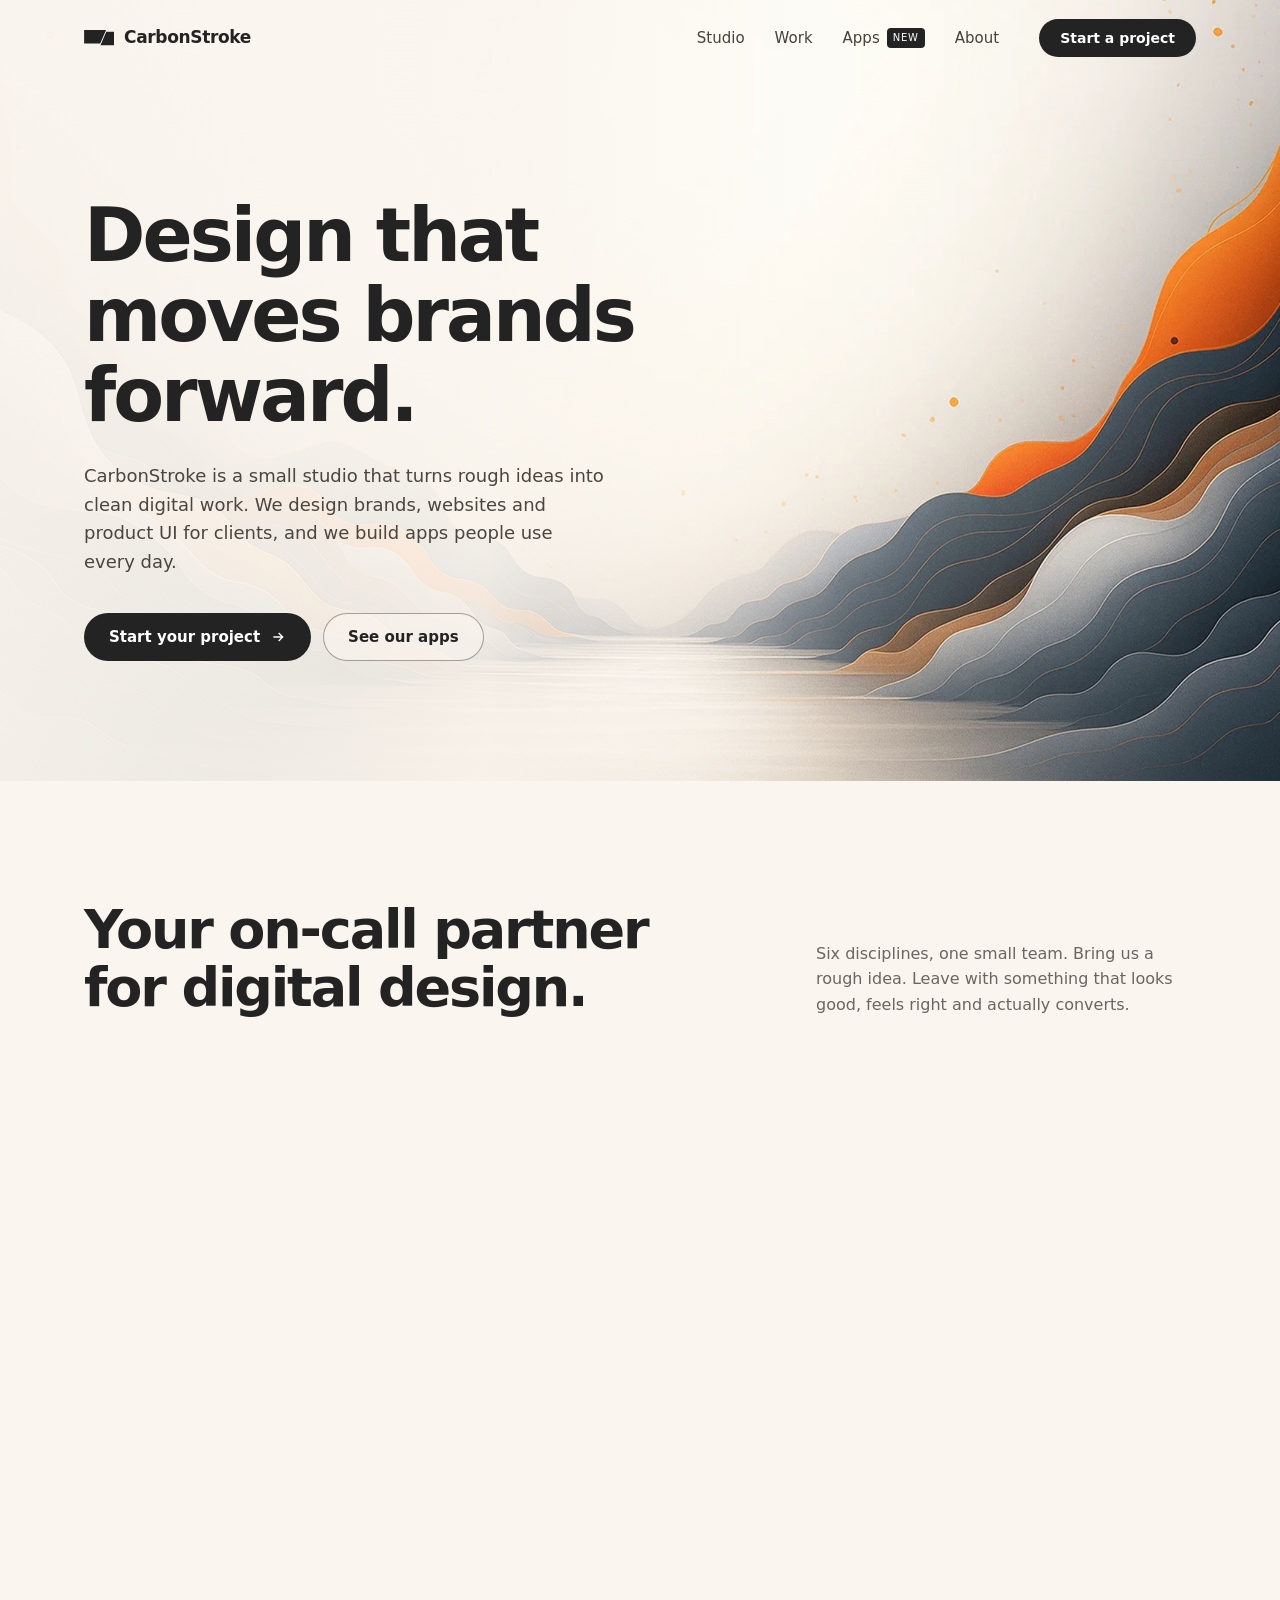
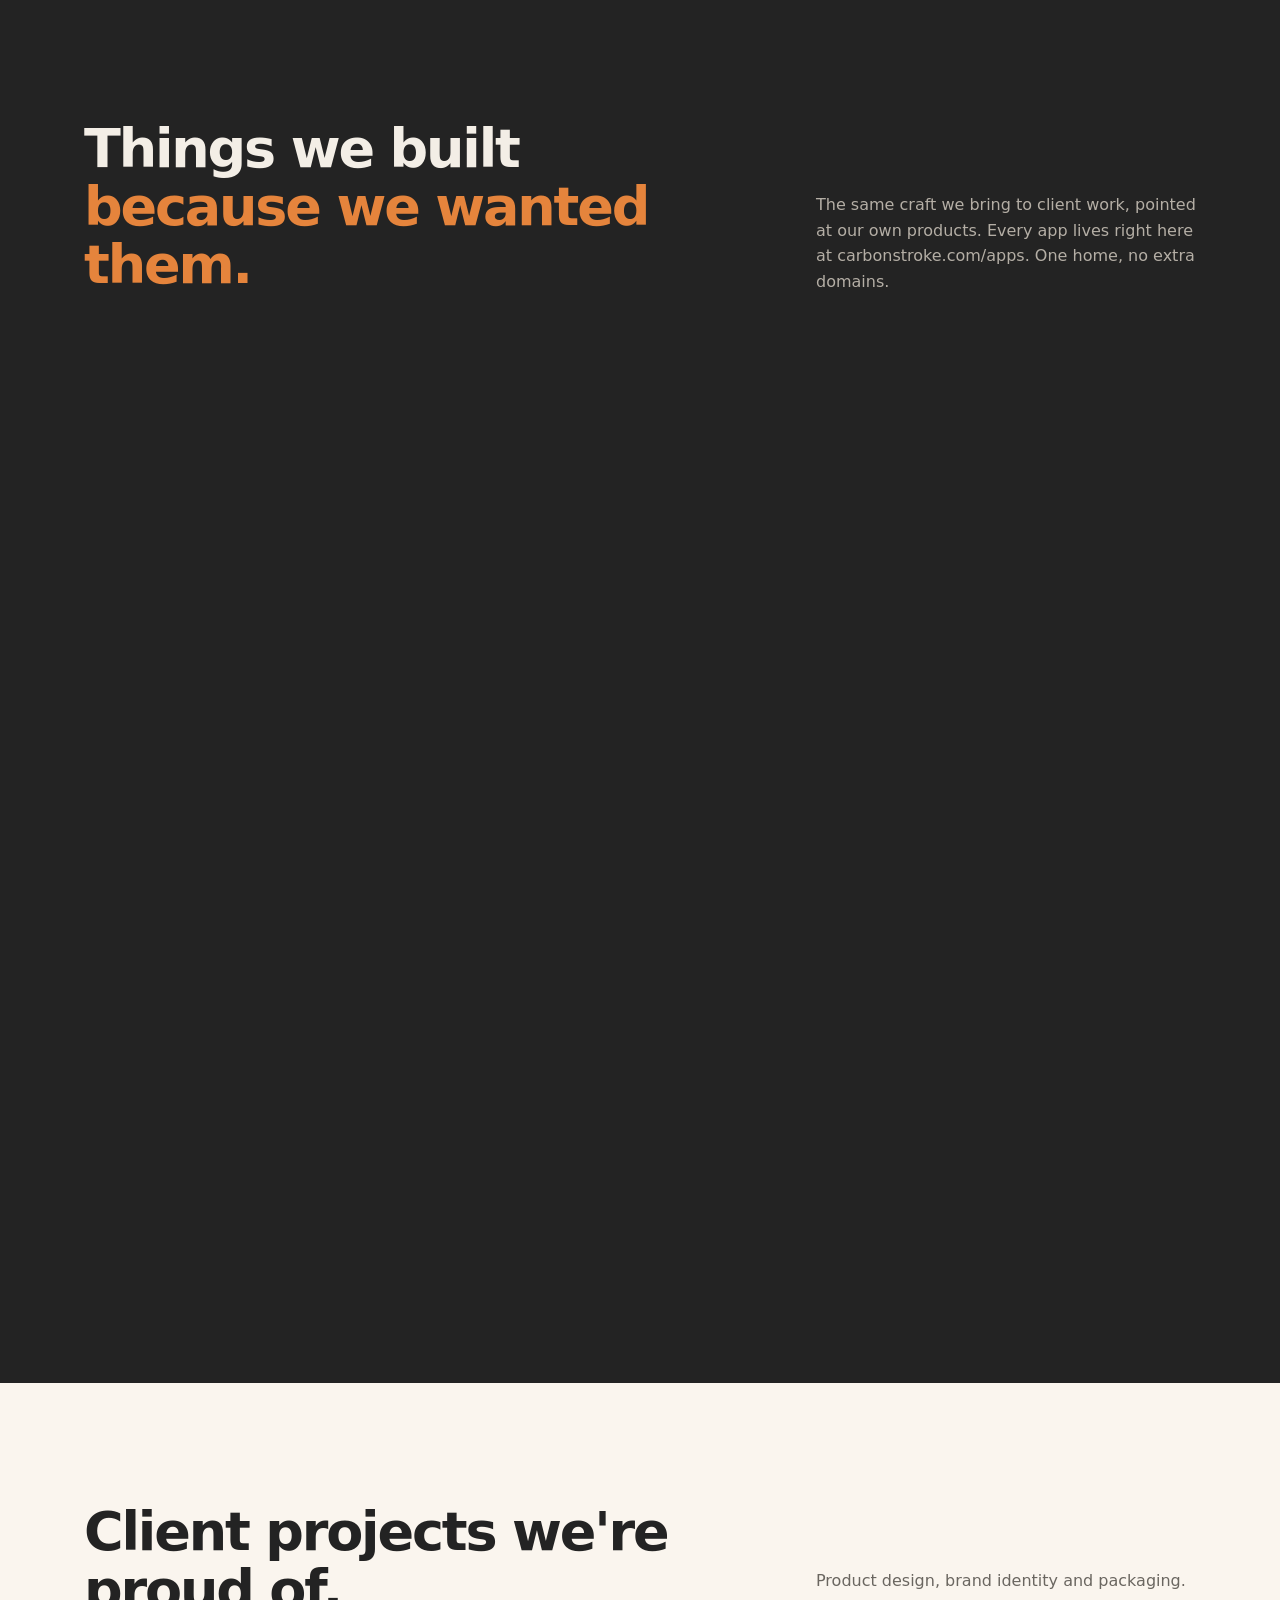
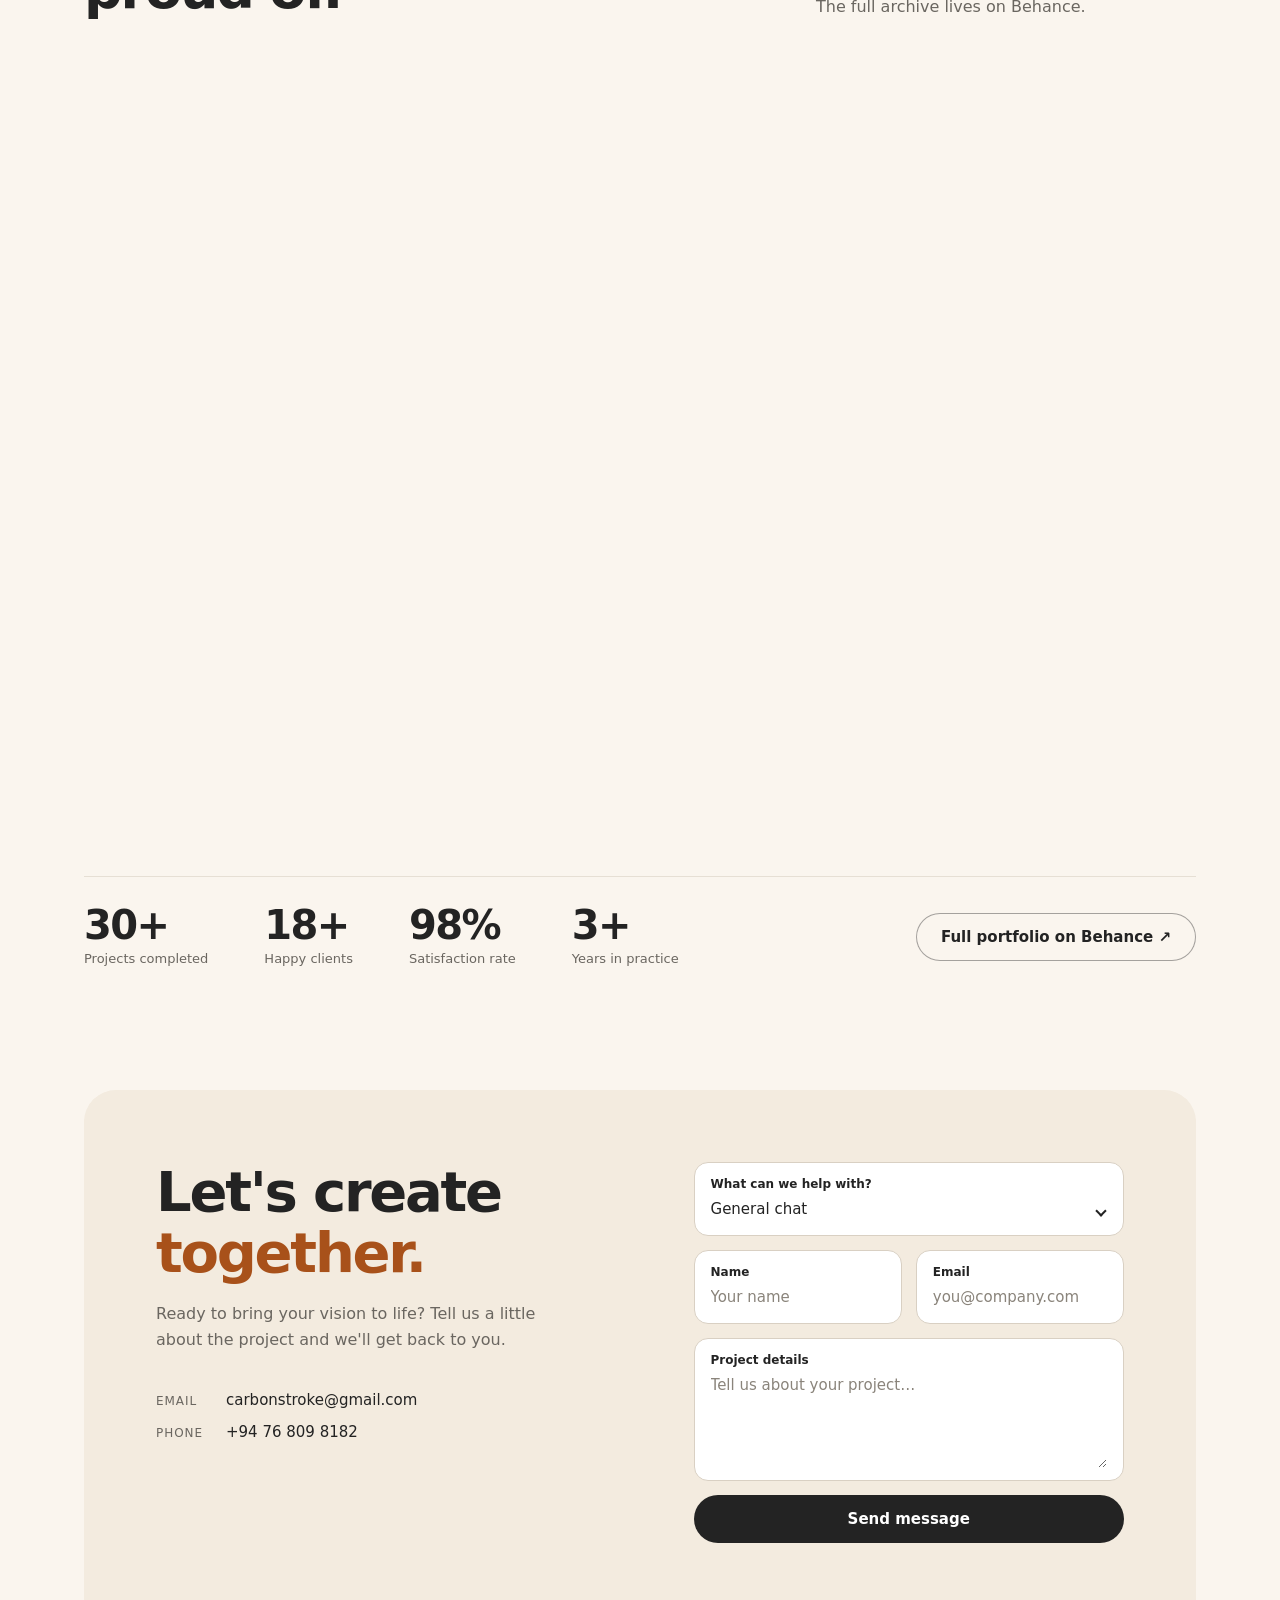
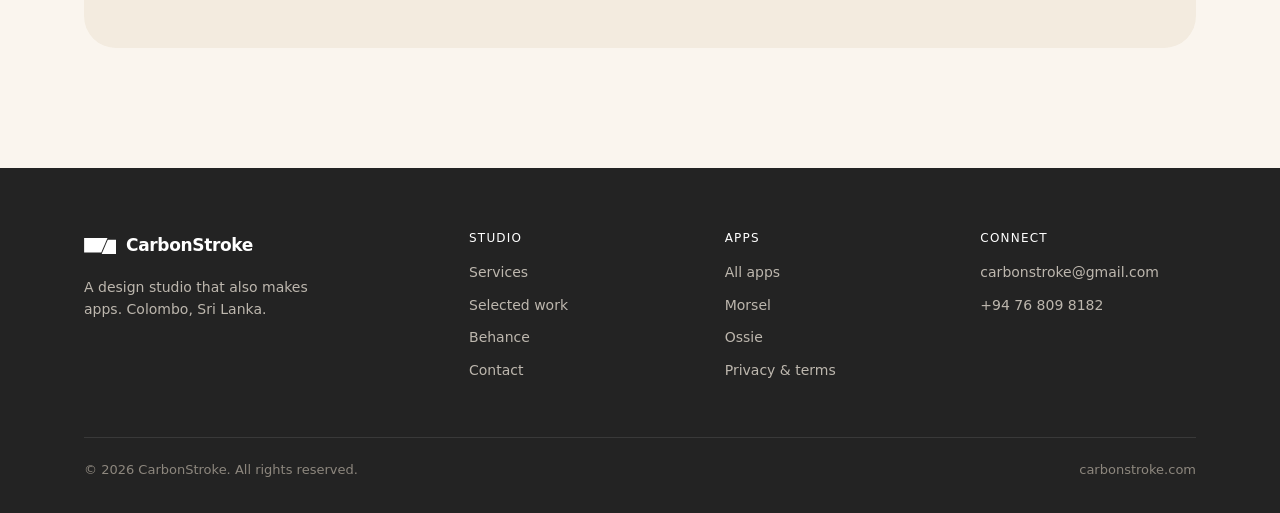
==== commit c221d5d2: "feat: simplify the landing page hero headline" ====
--- a/index.html
+++ b/index.html
@@ -72,7 +72,7 @@
     <div class="scrim"></div>
     <div class="wrap">
       <div class="hero-in">
-        <h1>Sharp design for your brand. <em>Useful apps of our own.</em></h1>
+        <h1>Design that moves brands forward.</h1>
         <p class="lead">CarbonStroke is a small studio that turns rough ideas into clean digital work. We design brands, websites and product UI for clients, and we build apps people use every day.</p>
         <div class="acts">
           <a class="btn btn-dark" href="#contact">Start your project <svg class="arr" viewBox="0 0 24 24" fill="none" stroke="currentColor" stroke-width="2" aria-hidden="true"><path d="M5 12h14M13 6l6 6-6 6"/></svg></a>
@@ -112,7 +112,7 @@
         <div class="feat-copy">
           <div class="app-id">
             <img src="assets/img/apps/morsel-icon.webp" alt="" width="56" height="56" />
-            <div><b>Morsel</b><span>Recipe keeper · iPhone &amp; Android</span></div>
+            <div><b><a class="card-link" href="apps/morsel.html">Morsel</a></b><span>Recipe keeper · iPhone &amp; Android</span></div>
             <span class="live">LIVE</span>
           </div>
           <h3>Save it once. Cook it forever.</h3>
--- a/css/styles.css
+++ b/css/styles.css
@@ -100,12 +100,16 @@
 .apps { background: var(--ink); color: #f3eee6; padding: 120px 0 110px; }
 .apps .sec-head p { color: #b4aea5; }
 .apps .sec-head h2 em { font-style: normal; color: var(--orange); }
-.feat { display: grid; grid-template-columns: 1fr 1.05fr; background: #2f2c29; border-radius: 28px; overflow: hidden; border: 1px solid rgba(255,255,255,.06); }
+.feat { position: relative; display: grid; grid-template-columns: 1fr 1.05fr; background: #2f2c29; border-radius: 28px; overflow: hidden; border: 1px solid rgba(255,255,255,.06); }
 .feat-copy { padding: 56px 52px; display: flex; flex-direction: column; }
 .app-id { display: flex; align-items: center; gap: 14px; }
 .app-id img { width: 56px; height: 56px; border-radius: 14px; }
 .app-id b { font-family: var(--head); font-weight: 600; font-size: 30px; display: block; line-height: 1; letter-spacing: -.04em; }
 .app-id span { font-size: 13px; color: #a9a39a; }
+.card-link { color: inherit; }
+.card-link::after { content: ""; position: absolute; inset: 0; z-index: 1; }
+.card-link:hover { text-decoration: underline; text-underline-offset: 6px; text-decoration-thickness: 2px; }
+.feat-acts a { position: relative; z-index: 2; }
 .live { margin-left: auto; font-size: 11px; letter-spacing: .1em; color: #9fd3b0; border: 1px solid rgba(159,211,176,.35); padding: 5px 10px; border-radius: 999px; display: inline-flex; align-items: center; gap: 7px; }
 .live::before { content: ""; width: 6px; height: 6px; border-radius: 50%; background: #7bb08e; }
 .feat-copy h3 { font-size: clamp(32px, 3.4vw, 44px); margin-top: 40px; color: #fff; }
@@ -114,6 +118,7 @@
 .ticks li { display: flex; gap: 12px; align-items: center; }
 .ticks li::before { content: ""; width: 18px; height: 2px; background: var(--paprika); flex: none; }
 .feat-acts { margin-top: auto; padding-top: 36px; display: flex; flex-wrap: wrap; gap: 12px 16px; align-items: center; }
+.feat-acts .btn { min-width: 250px; max-width: 100%; }
 .url { font-size: 13px; color: #a9a39a; text-decoration: underline; text-underline-offset: 4px; }
 .url:hover { color: #fff; }
 .feat-art { background: radial-gradient(120% 90% at 70% 40%, #f2a27f 0%, #e8552d 55%, #c8431f 100%); position: relative; min-height: 600px; overflow: hidden; }
@@ -206,6 +211,8 @@
 .meta div + div { padding-left: 20px; border-left: 1px solid var(--line); }
 .meta b { display: block; font-weight: 500; font-size: 12px; color: #8f8a82; letter-spacing: .04em; }
 .meta span { font-size: 15px; font-weight: 500; }
+.meta a { text-decoration: underline; text-underline-offset: 3px; }
+.meta a:hover { color: var(--paprika); }
 .cover { width: min(1000px, 100% - 48px); margin: 48px auto 0; border-radius: 24px; overflow: hidden; border: 1px solid var(--line); background: #fff; }
 .cover img { width: 100%; }
 .cover.logo { display: grid; place-items: center; height: 460px; }
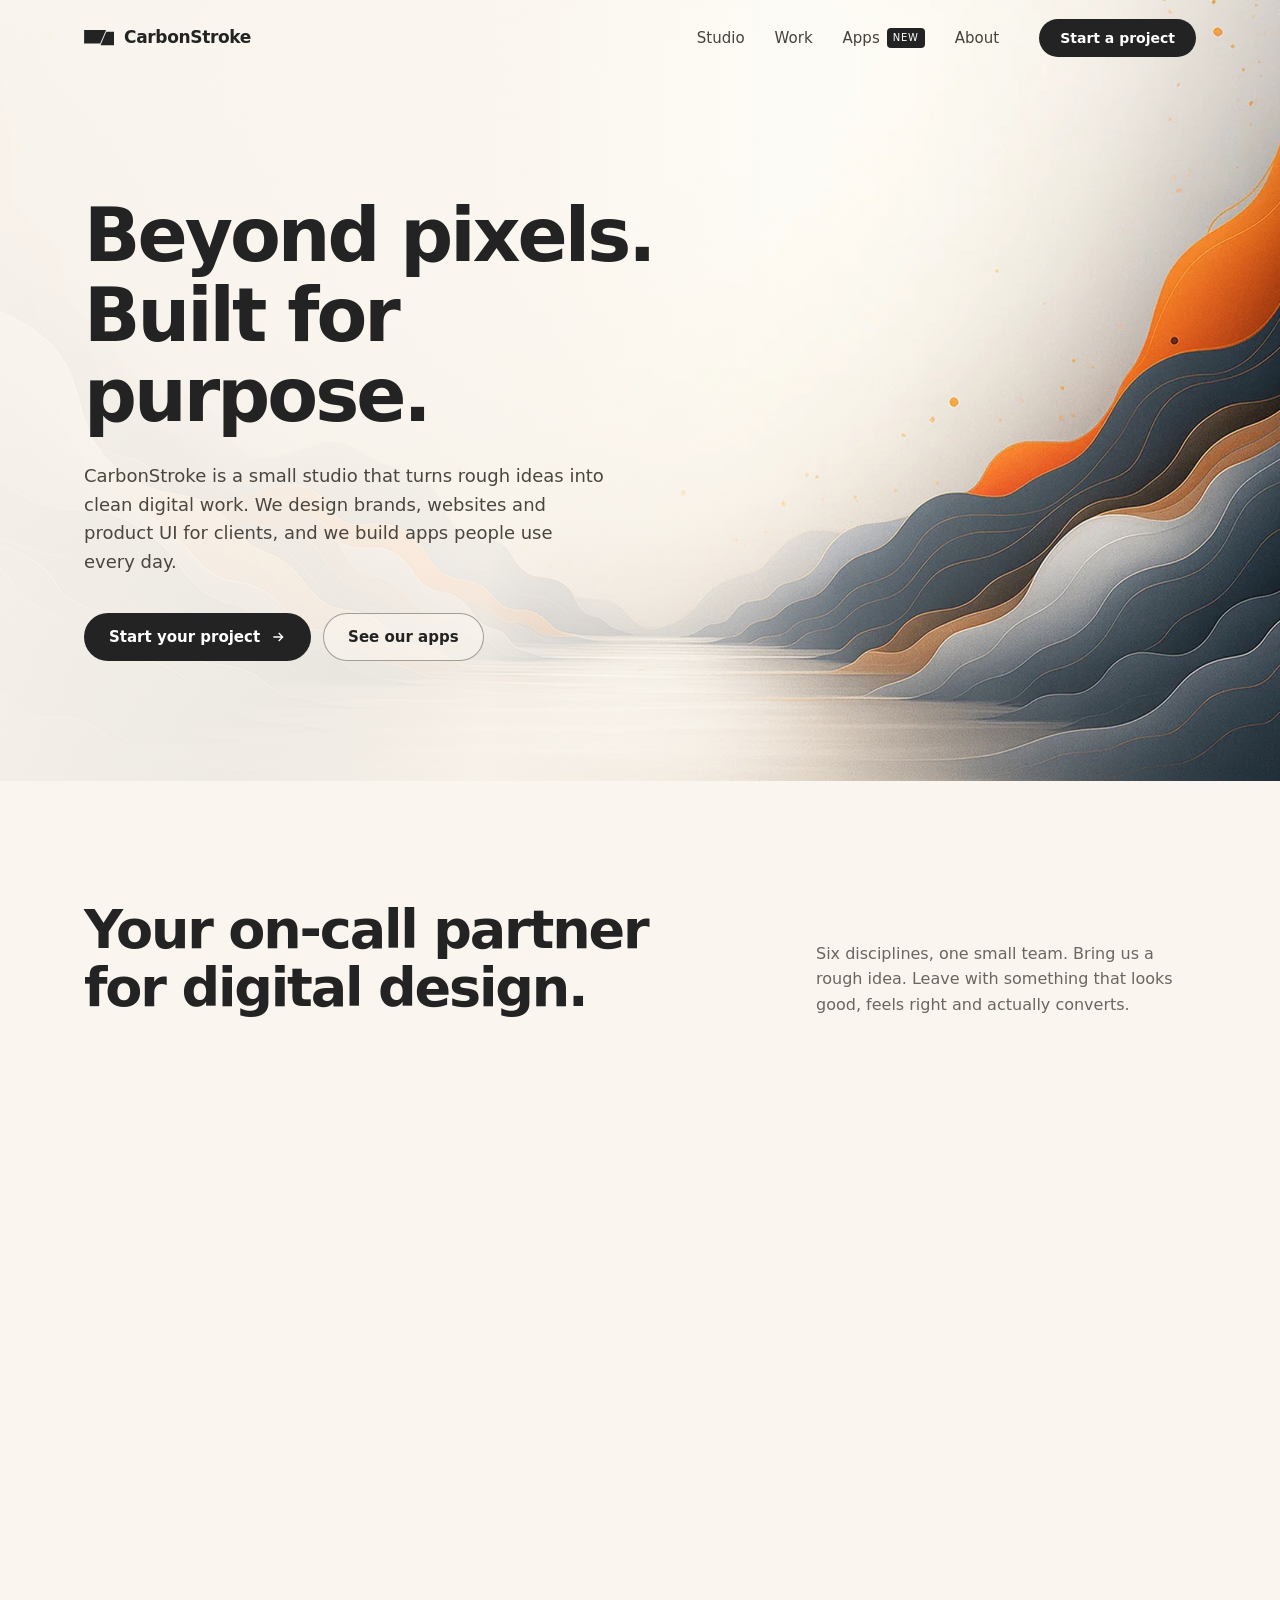
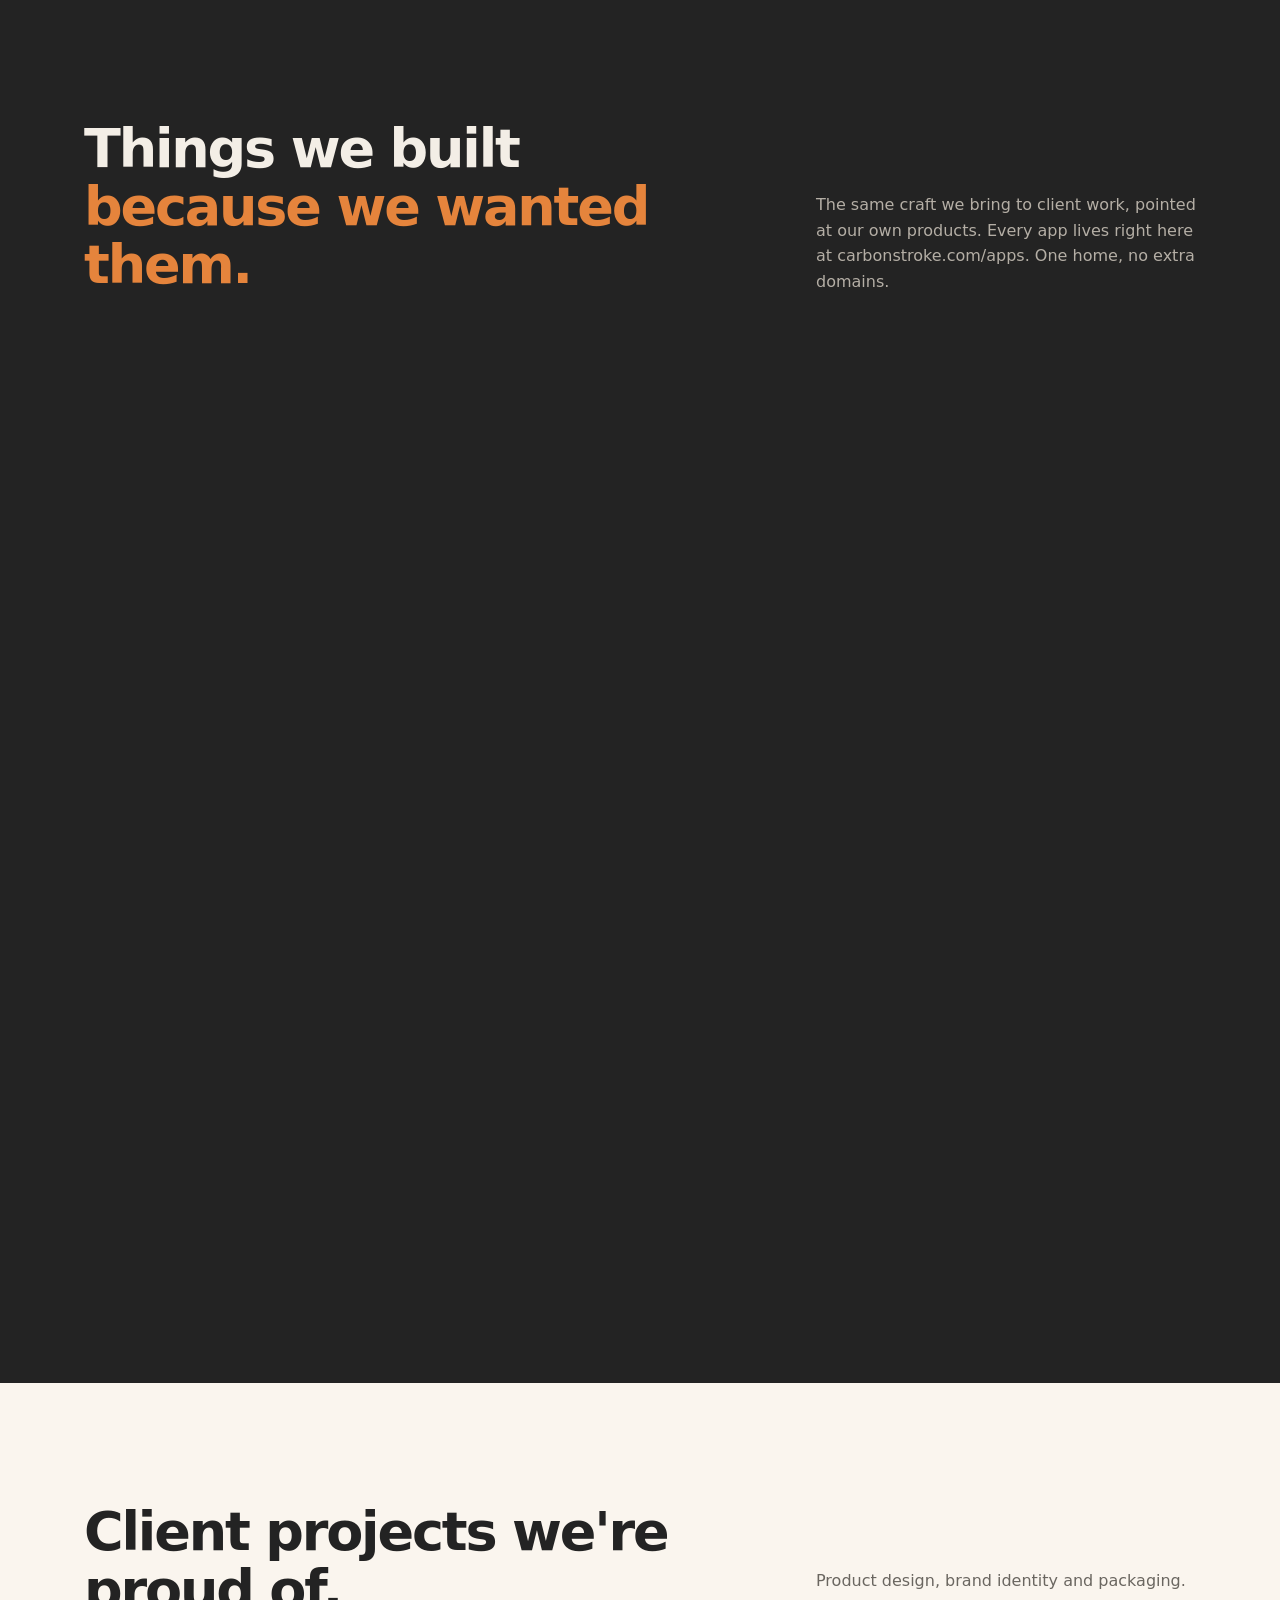
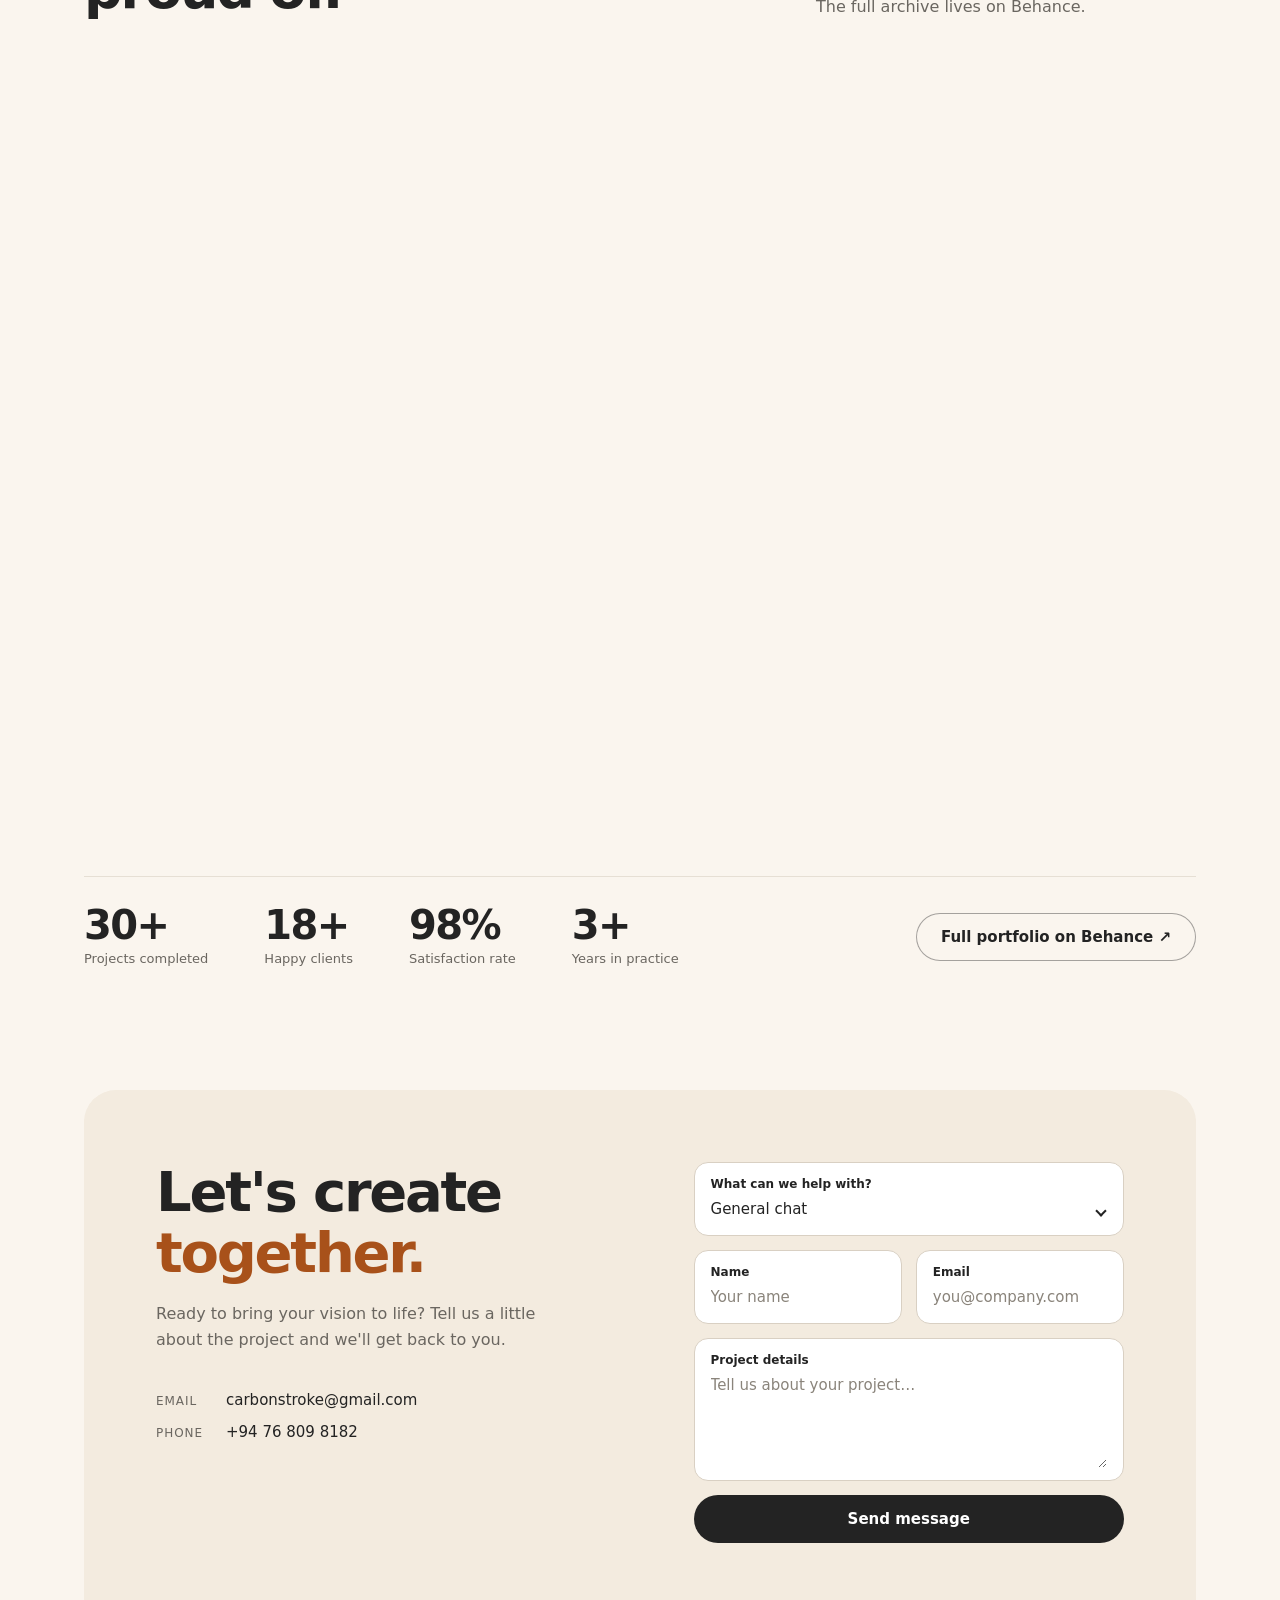
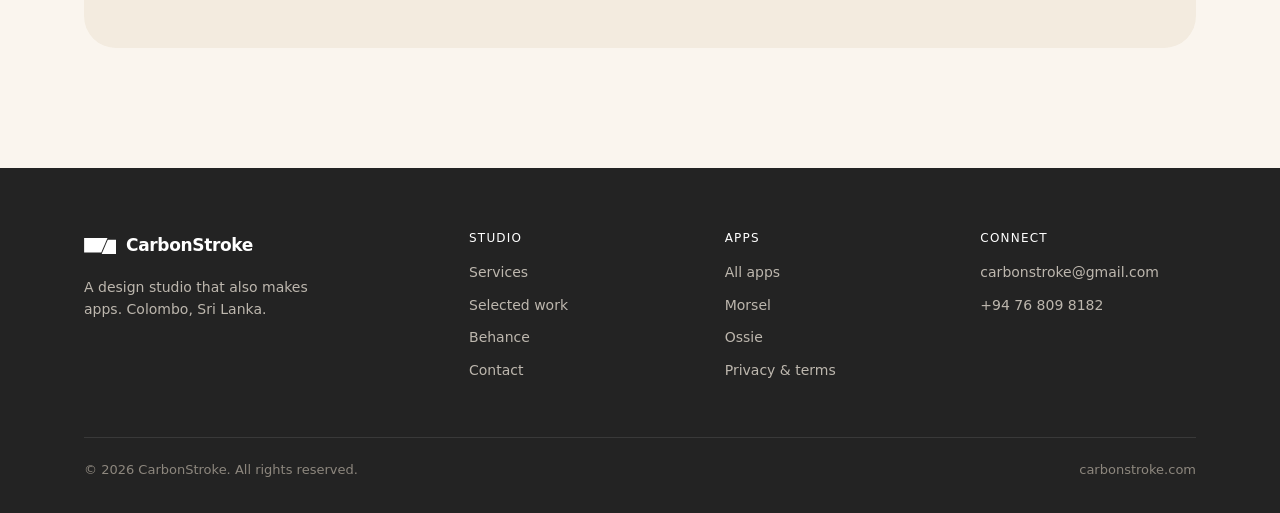
==== commit 2023cfe7: "feat: refresh the landing page hero headline" ====
--- a/index.html
+++ b/index.html
@@ -72,7 +72,7 @@
     <div class="scrim"></div>
     <div class="wrap">
       <div class="hero-in">
-        <h1>Design that moves brands forward.</h1>
+        <h1>Beyond pixels. Built for purpose.</h1>
         <p class="lead">CarbonStroke is a small studio that turns rough ideas into clean digital work. We design brands, websites and product UI for clients, and we build apps people use every day.</p>
         <div class="acts">
           <a class="btn btn-dark" href="#contact">Start your project <svg class="arr" viewBox="0 0 24 24" fill="none" stroke="currentColor" stroke-width="2" aria-hidden="true"><path d="M5 12h14M13 6l6 6-6 6"/></svg></a>
